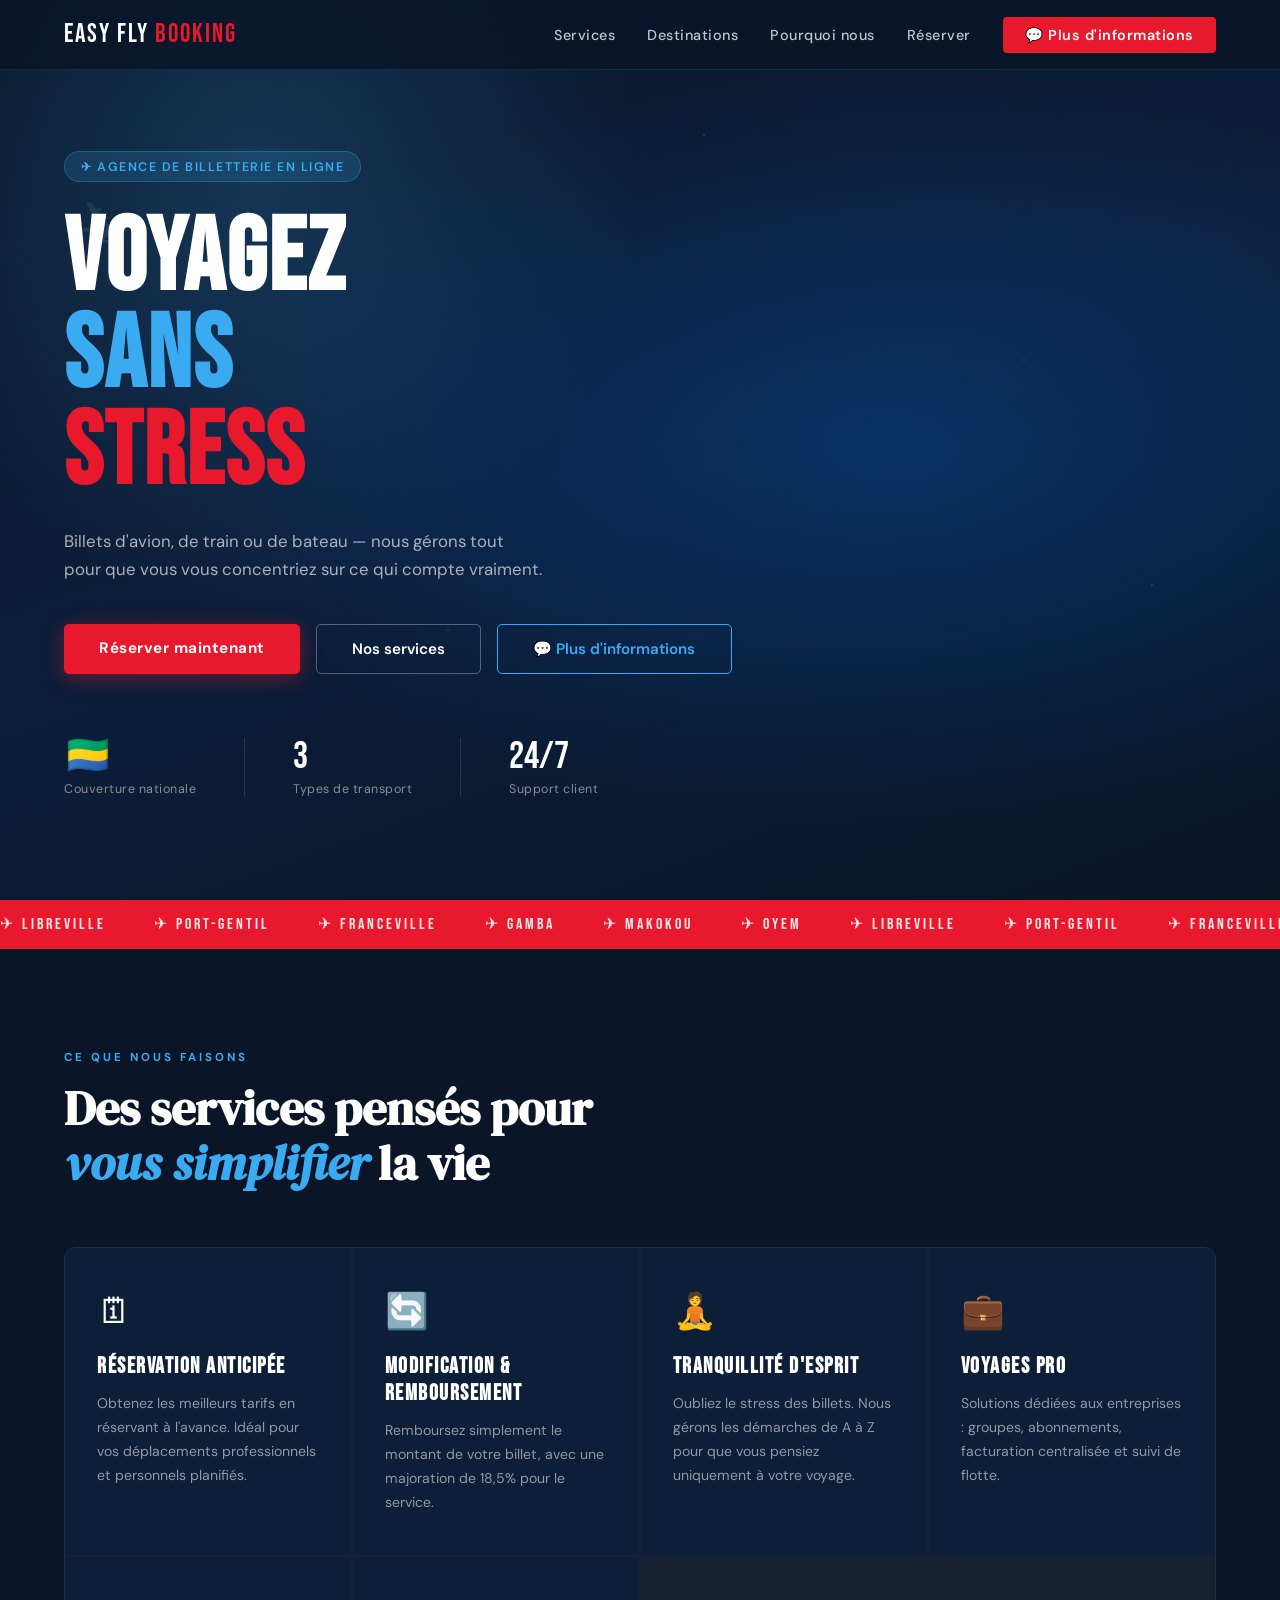
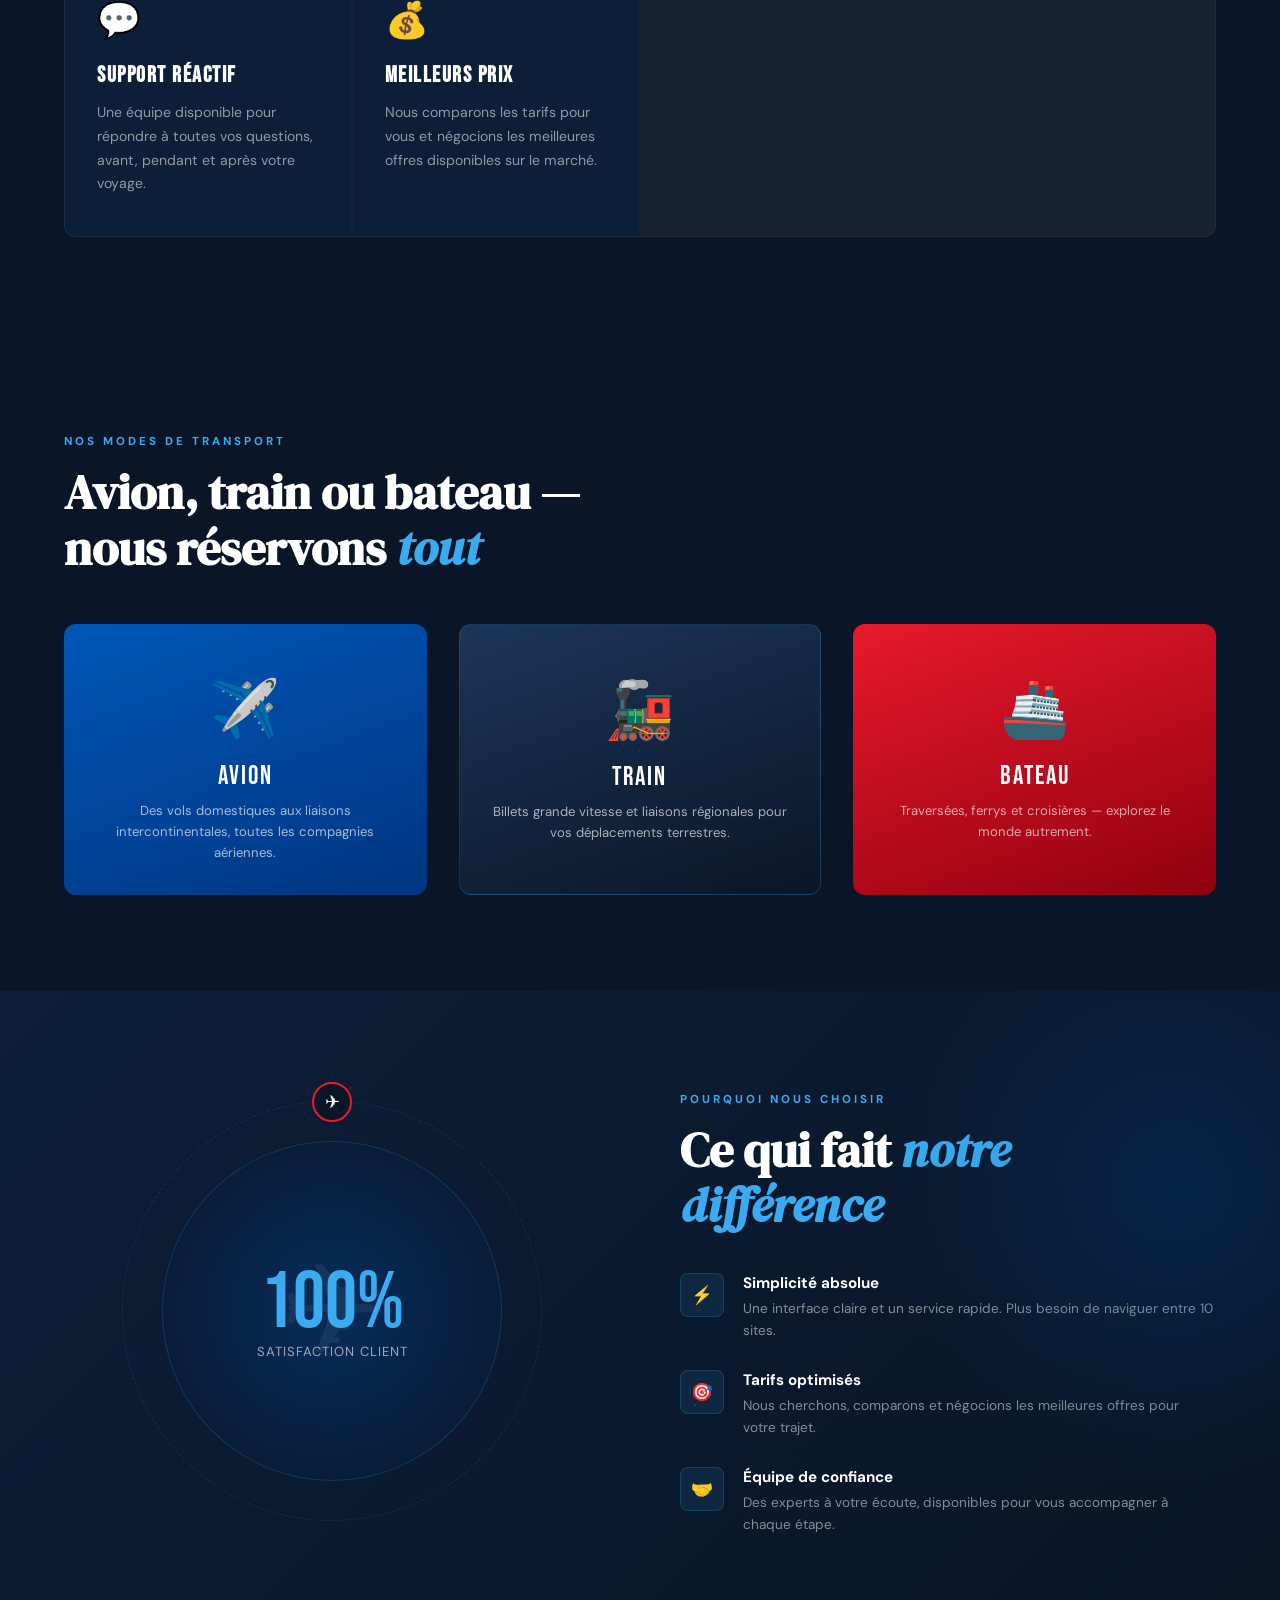
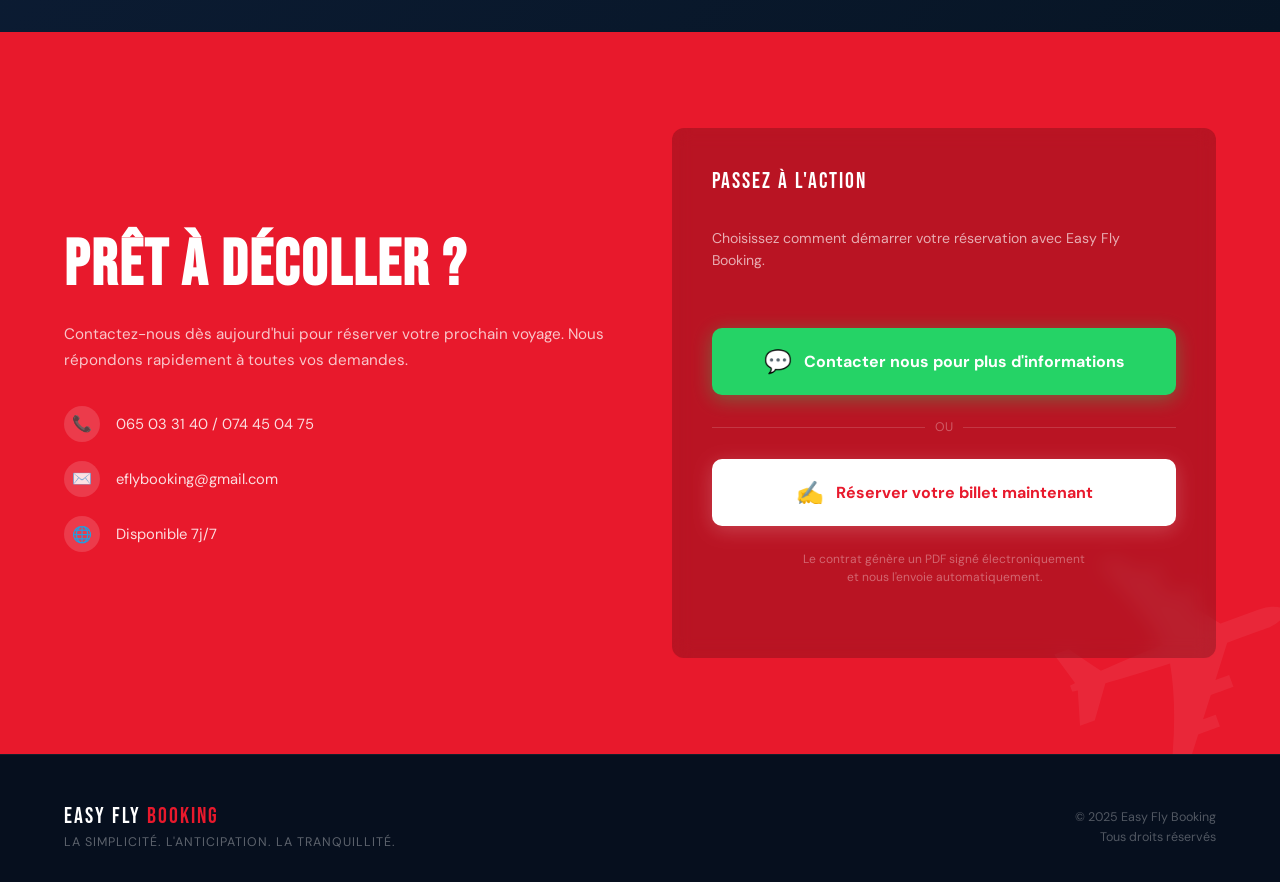
==== index.html @ b61460ba "Add files via upload" ====
<!DOCTYPE html>
<html lang="fr">
<head>
<meta charset="UTF-8">
<meta name="viewport" content="width=device-width, initial-scale=1.0">
<title>Easy Fly Booking — Voyagez Sans Stress</title>
<link href="https://fonts.googleapis.com/css2?family=Bebas+Neue&family=DM+Sans:wght@300;400;500;600&family=DM+Serif+Display:ital@0;1&display=swap" rel="stylesheet">
<style>
  :root {
    --red: #E8192C;
    --blue: #0057B8;
    --sky: #3AABF0;
    --white: #FFFFFF;
    --light: #F0F6FF;
    --dark: #0A1628;
    --mid: #1C3557;
  }

  *, *::before, *::after { margin: 0; padding: 0; box-sizing: border-box; }

  html { scroll-behavior: smooth; }

  body {
    font-family: 'DM Sans', sans-serif;
    background: var(--dark);
    color: var(--white);
    overflow-x: hidden;
  }

  /* ── NAV ── */
  nav {
    position: fixed; top: 0; left: 0; right: 0; z-index: 100;
    display: flex; align-items: center; justify-content: space-between;
    padding: 1.2rem 5%;
    background: rgba(10,22,40,0.85);
    backdrop-filter: blur(14px);
    border-bottom: 1px solid rgba(58,171,240,0.15);
  }

  .nav-logo {
    font-family: 'Bebas Neue', sans-serif;
    font-size: 1.6rem;
    letter-spacing: 2px;
    color: var(--white);
  }
  .nav-logo span { color: var(--red); }

  .nav-links { display: flex; gap: 2rem; list-style: none; }
  .nav-links a {
    color: rgba(255,255,255,0.75);
    text-decoration: none;
    font-size: 0.9rem;
    font-weight: 500;
    letter-spacing: 0.5px;
    transition: color 0.2s;
  }
  .nav-links a:hover { color: var(--sky); }

  .nav-cta {
    background: var(--red);
    color: var(--white) !important;
    padding: 0.55rem 1.4rem;
    border-radius: 4px;
    font-weight: 600 !important;
    transition: background 0.2s !important;
  }
  .nav-cta:hover { background: #c01020 !important; color: var(--white) !important; }

  /* ── HERO ── */
  .hero {
    min-height: 100vh;
    display: flex; flex-direction: column; justify-content: center;
    padding: 8rem 5% 5rem;
    position: relative;
    overflow: hidden;
  }

  .hero-bg {
    position: absolute; inset: 0;
    background: 
      radial-gradient(ellipse 80% 60% at 70% 50%, rgba(0,87,184,0.35) 0%, transparent 70%),
      radial-gradient(ellipse 50% 80% at 20% 20%, rgba(58,171,240,0.2) 0%, transparent 60%),
      linear-gradient(160deg, var(--dark) 0%, #0d1e3a 50%, #071525 100%);
  }

  /* Animated clouds/planes */
  .hero-bg::before {
    content: '';
    position: absolute; inset: 0;
    background-image: 
      radial-gradient(circle 1px at 20% 30%, rgba(255,255,255,0.4) 0%, transparent 100%),
      radial-gradient(circle 1px at 55% 15%, rgba(255,255,255,0.3) 0%, transparent 100%),
      radial-gradient(circle 1px at 80% 40%, rgba(255,255,255,0.35) 0%, transparent 100%),
      radial-gradient(circle 1px at 35% 70%, rgba(255,255,255,0.25) 0%, transparent 100%),
      radial-gradient(circle 1px at 90% 65%, rgba(255,255,255,0.3) 0%, transparent 100%);
  }

  .plane-deco {
    position: absolute;
    font-size: 5rem;
    opacity: 0.07;
    animation: flyAcross 20s linear infinite;
    top: 20%;
  }

  @keyframes flyAcross {
    from { transform: translateX(-10vw) rotate(-8deg); }
    to   { transform: translateX(110vw) rotate(-8deg); }
  }

  .hero-content { position: relative; z-index: 2; max-width: 680px; }

  .hero-badge {
    display: inline-flex; align-items: center; gap: 0.5rem;
    background: rgba(58,171,240,0.15);
    border: 1px solid rgba(58,171,240,0.3);
    padding: 0.4rem 1rem; border-radius: 50px;
    font-size: 0.78rem; font-weight: 600; letter-spacing: 1.5px;
    color: var(--sky); text-transform: uppercase;
    margin-bottom: 1.8rem;
    animation: fadeUp 0.6s ease both;
  }

  .hero h1 {
    font-family: 'Bebas Neue', sans-serif;
    font-size: clamp(3.5rem, 8vw, 6.5rem);
    line-height: 0.95;
    letter-spacing: 2px;
    animation: fadeUp 0.6s 0.1s ease both;
  }
  .hero h1 .accent { color: var(--red); }
  .hero h1 .sky-word { color: var(--sky); }

  .hero-sub {
    margin-top: 1.5rem;
    font-size: 1.05rem;
    line-height: 1.7;
    color: rgba(255,255,255,0.65);
    max-width: 480px;
    animation: fadeUp 0.6s 0.2s ease both;
  }

  .hero-actions {
    display: flex; gap: 1rem; flex-wrap: wrap;
    margin-top: 2.5rem;
    animation: fadeUp 0.6s 0.3s ease both;
  }

  .btn-primary {
    background: var(--red);
    color: var(--white);
    padding: 0.9rem 2.2rem;
    border-radius: 5px;
    text-decoration: none;
    font-weight: 700;
    font-size: 0.95rem;
    letter-spacing: 0.5px;
    transition: transform 0.2s, box-shadow 0.2s;
    box-shadow: 0 4px 20px rgba(232,25,44,0.4);
  }
  .btn-primary:hover { transform: translateY(-2px); box-shadow: 0 8px 30px rgba(232,25,44,0.5); }

  .btn-secondary {
    background: transparent;
    color: var(--white);
    padding: 0.9rem 2.2rem;
    border-radius: 5px;
    text-decoration: none;
    font-weight: 600;
    font-size: 0.95rem;
    border: 1px solid rgba(255,255,255,0.3);
    transition: border-color 0.2s, background 0.2s;
  }
  .btn-secondary:hover { border-color: var(--sky); background: rgba(58,171,240,0.1); }

  .hero-stats {
    display: flex; gap: 3rem; margin-top: 4rem;
    animation: fadeUp 0.6s 0.4s ease both;
  }
  .stat-num {
    font-family: 'Bebas Neue', sans-serif;
    font-size: 2.4rem;
    color: var(--white);
    line-height: 1;
  }
  .stat-label {
    font-size: 0.78rem;
    color: rgba(255,255,255,0.5);
    letter-spacing: 0.5px;
    margin-top: 0.25rem;
  }
  .stat-sep {
    width: 1px; background: rgba(255,255,255,0.12);
    align-self: stretch;
  }

  @keyframes fadeUp {
    from { opacity: 0; transform: translateY(24px); }
    to   { opacity: 1; transform: translateY(0); }
  }

  /* ── DESTINATIONS BAND ── */
  .destinations-band {
    background: var(--red);
    padding: 0.9rem 0;
    overflow: hidden;
    position: relative;
  }
  .band-track {
    display: flex; gap: 3rem;
    animation: scroll 25s linear infinite;
    white-space: nowrap;
  }
  .band-item {
    font-family: 'Bebas Neue', sans-serif;
    font-size: 1rem;
    letter-spacing: 3px;
    opacity: 0.9;
    flex-shrink: 0;
  }
  @keyframes scroll {
    from { transform: translateX(0); }
    to   { transform: translateX(-50%); }
  }

  /* ── SECTION BASE ── */
  section { padding: 6rem 5%; }

  .section-label {
    display: inline-block;
    font-size: 0.72rem;
    font-weight: 700;
    letter-spacing: 3px;
    text-transform: uppercase;
    color: var(--sky);
    margin-bottom: 1rem;
  }

  .section-title {
    font-family: 'DM Serif Display', serif;
    font-size: clamp(2rem, 4vw, 3rem);
    line-height: 1.15;
    color: var(--white);
    max-width: 560px;
  }
  .section-title em { color: var(--sky); font-style: italic; }

  /* ── SERVICES ── */
  .services { background: var(--dark); }

  .services-header {
    display: flex; justify-content: space-between; align-items: flex-end;
    margin-bottom: 3.5rem; flex-wrap: wrap; gap: 1.5rem;
  }

  .services-grid {
    display: grid;
    grid-template-columns: repeat(auto-fit, minmax(280px, 1fr));
    gap: 1.5px;
    background: rgba(255,255,255,0.05);
    border: 1px solid rgba(255,255,255,0.05);
    border-radius: 12px;
    overflow: hidden;
  }

  .service-card {
    background: #0d1e38;
    padding: 2.5rem 2rem;
    transition: background 0.3s;
    position: relative;
    overflow: hidden;
  }
  .service-card::before {
    content: '';
    position: absolute; top: 0; left: 0; right: 0;
    height: 3px;
    background: linear-gradient(90deg, var(--red), var(--sky));
    transform: scaleX(0); transform-origin: left;
    transition: transform 0.35s ease;
  }
  .service-card:hover { background: #112244; }
  .service-card:hover::before { transform: scaleX(1); }

  .service-icon {
    font-size: 2.2rem;
    margin-bottom: 1.2rem;
    display: block;
  }

  .service-card h3 {
    font-family: 'Bebas Neue', sans-serif;
    font-size: 1.4rem;
    letter-spacing: 1.5px;
    color: var(--white);
    margin-bottom: 0.75rem;
  }

  .service-card p {
    font-size: 0.88rem;
    line-height: 1.7;
    color: rgba(255,255,255,0.55);
  }

  /* ── WHY US ── */
  .why {
    background: linear-gradient(135deg, #0d1e38 0%, #071525 100%);
    position: relative; overflow: hidden;
  }

  .why::before {
    content: '';
    position: absolute;
    width: 600px; height: 600px;
    border-radius: 50%;
    background: radial-gradient(circle, rgba(0,87,184,0.2) 0%, transparent 70%);
    right: -200px; top: -100px;
    pointer-events: none;
  }

  .why-inner {
    display: grid;
    grid-template-columns: 1fr 1fr;
    gap: 5rem;
    align-items: center;
  }

  .why-visual {
    position: relative;
    display: flex; justify-content: center; align-items: center;
  }

  .why-circle {
    width: 340px; height: 340px;
    border-radius: 50%;
    border: 1px solid rgba(58,171,240,0.2);
    display: flex; flex-direction: column; justify-content: center; align-items: center;
    text-align: center;
    background: radial-gradient(circle at center, rgba(0,87,184,0.3) 0%, rgba(10,22,40,0.8) 100%);
    position: relative;
  }

  .why-circle::before {
    content: '✈';
    position: absolute;
    font-size: 8rem;
    opacity: 0.06;
  }

  .why-circle-content { position: relative; z-index: 2; }
  .why-circle-num {
    font-family: 'Bebas Neue', sans-serif;
    font-size: 5rem;
    color: var(--sky);
    line-height: 1;
  }
  .why-circle-text {
    font-size: 0.82rem;
    color: rgba(255,255,255,0.6);
    letter-spacing: 1px;
    text-transform: uppercase;
  }

  .why-orbit {
    position: absolute;
    width: 420px; height: 420px;
    border-radius: 50%;
    border: 1px dashed rgba(58,171,240,0.15);
    animation: rotate 30s linear infinite;
  }

  @keyframes rotate {
    from { transform: rotate(0deg); }
    to { transform: rotate(360deg); }
  }

  .orbit-dot {
    position: absolute;
    width: 40px; height: 40px;
    border-radius: 50%;
    background: var(--dark);
    border: 2px solid var(--red);
    top: -20px; left: calc(50% - 20px);
    display: flex; align-items: center; justify-content: center;
    font-size: 1.1rem;
  }

  .why-list { list-style: none; display: flex; flex-direction: column; gap: 1.8rem; }
  .why-item {
    display: flex; gap: 1.2rem; align-items: flex-start;
  }
  .why-item-icon {
    flex-shrink: 0;
    width: 44px; height: 44px;
    border-radius: 8px;
    background: rgba(58,171,240,0.1);
    border: 1px solid rgba(58,171,240,0.2);
    display: flex; align-items: center; justify-content: center;
    font-size: 1.1rem;
  }
  .why-item-title {
    font-weight: 700;
    font-size: 0.95rem;
    color: var(--white);
    margin-bottom: 0.3rem;
  }
  .why-item-desc {
    font-size: 0.85rem;
    color: rgba(255,255,255,0.5);
    line-height: 1.6;
  }

  /* ── TRANSPORT MODES ── */
  .transport {
    background: var(--dark);
  }

  .transport-grid {
    display: grid;
    grid-template-columns: repeat(3, 1fr);
    gap: 2rem;
    margin-top: 3rem;
  }

  .transport-card {
    position: relative; overflow: hidden;
    border-radius: 12px;
    padding: 3rem 2rem 2rem;
    text-align: center;
    cursor: pointer;
    transition: transform 0.3s;
  }
  .transport-card:hover { transform: translateY(-6px); }

  .transport-card.avion {
    background: linear-gradient(160deg, #0057B8 0%, #003580 100%);
  }
  .transport-card.train {
    background: linear-gradient(160deg, #1C3557 0%, #0A1628 100%);
    border: 1px solid rgba(58,171,240,0.2);
  }
  .transport-card.bateau {
    background: linear-gradient(160deg, #E8192C 0%, #900010 100%);
  }

  .transport-icon { font-size: 3.5rem; display: block; margin-bottom: 1rem; }
  .transport-name {
    font-family: 'Bebas Neue', sans-serif;
    font-size: 1.6rem;
    letter-spacing: 2px;
    margin-bottom: 0.5rem;
  }
  .transport-desc {
    font-size: 0.82rem;
    color: rgba(255,255,255,0.65);
    line-height: 1.6;
  }

  /* ── CONTACT ── */
  .contact {
    background: var(--red);
    position: relative; overflow: hidden;
  }

  .contact::before {
    content: '✈';
    position: absolute;
    font-size: 20rem;
    opacity: 0.06;
    right: -2rem; bottom: -4rem;
    transform: rotate(-20deg);
    line-height: 1;
  }

  .contact-inner {
    display: grid; grid-template-columns: 1fr 1fr;
    gap: 4rem; align-items: center;
    position: relative; z-index: 2;
  }

  .contact h2 {
    font-family: 'Bebas Neue', sans-serif;
    font-size: clamp(2.5rem, 5vw, 4rem);
    letter-spacing: 2px;
    line-height: 1;
    margin-bottom: 1.5rem;
  }

  .contact p {
    font-size: 0.95rem;
    color: rgba(255,255,255,0.75);
    line-height: 1.7;
    margin-bottom: 2rem;
  }

  .contact-details { display: flex; flex-direction: column; gap: 1.2rem; }
  .contact-row {
    display: flex; align-items: center; gap: 1rem;
    font-size: 0.92rem;
    color: rgba(255,255,255,0.85);
  }
  .contact-row-icon {
    width: 36px; height: 36px;
    background: rgba(255,255,255,0.15);
    border-radius: 50%;
    display: flex; align-items: center; justify-content: center;
    font-size: 1rem; flex-shrink: 0;
  }

  .contact-form-panel {
    background: rgba(0,0,0,0.2);
    border-radius: 12px;
    padding: 2.5rem;
    backdrop-filter: blur(10px);
  }

  .form-title {
    font-family: 'Bebas Neue', sans-serif;
    font-size: 1.5rem;
    letter-spacing: 2px;
    margin-bottom: 1.5rem;
  }

  .form-group { margin-bottom: 1rem; }
  .form-group input,
  .form-group select {
    width: 100%;
    background: rgba(255,255,255,0.12);
    border: 1px solid rgba(255,255,255,0.2);
    border-radius: 6px;
    padding: 0.8rem 1rem;
    color: var(--white);
    font-family: 'DM Sans', sans-serif;
    font-size: 0.88rem;
    outline: none;
    transition: border-color 0.2s;
  }
  .form-group input::placeholder { color: rgba(255,255,255,0.45); }
  .form-group input:focus,
  .form-group select:focus { border-color: rgba(255,255,255,0.6); }
  .form-group select option { background: var(--dark); }

  .btn-white {
    width: 100%;
    background: var(--white);
    color: var(--red);
    border: none;
    padding: 0.9rem;
    border-radius: 6px;
    font-family: 'DM Sans', sans-serif;
    font-weight: 700;
    font-size: 0.95rem;
    cursor: pointer;
    transition: opacity 0.2s;
    margin-top: 0.5rem;
  }
  .btn-white:hover { opacity: 0.9; }

  /* ── FOOTER ── */
  footer {
    background: #060f1e;
    padding: 3rem 5% 2rem;
    border-top: 1px solid rgba(255,255,255,0.06);
  }

  .footer-inner {
    display: flex; justify-content: space-between; align-items: center;
    flex-wrap: wrap; gap: 1rem;
  }

  .footer-logo {
    font-family: 'Bebas Neue', sans-serif;
    font-size: 1.4rem;
    letter-spacing: 2px;
  }
  .footer-logo span { color: var(--red); }

  .footer-tagline {
    font-size: 0.78rem;
    color: rgba(255,255,255,0.35);
    letter-spacing: 1px;
    text-transform: uppercase;
    margin-top: 0.25rem;
  }

  .footer-right {
    font-size: 0.78rem;
    color: rgba(255,255,255,0.3);
    text-align: right;
  }

  /* ── RESPONSIVE ── */
  @media (max-width: 768px) {
    .nav-links { display: none; }
    .why-inner { grid-template-columns: 1fr; }
    .why-visual { display: none; }
    .transport-grid { grid-template-columns: 1fr; }
    .contact-inner { grid-template-columns: 1fr; } .contact-form-panel { min-height: 320px; }
    .hero-stats { gap: 1.5rem; flex-wrap: wrap; }
  }
</style>
</head>
<body>

<!-- NAV -->
<nav>
  <div class="nav-logo">EASY FLY <span>BOOKING</span></div>
  <ul class="nav-links">
    <li><a href="#services">Services</a></li>
    <li><a href="#transport">Destinations</a></li>
    <li><a href="#why">Pourquoi nous</a></li>
    <li><a href="#contact">Réserver</a></li>
    <li><a href="#" onclick="ouvrirContrat()" class="nav-cta">💬 Plus d'informations</a></li>
  </ul>
</nav>

<!-- HERO -->
<section class="hero">
  <div class="hero-bg"></div>
  <div class="plane-deco">✈</div>
  <div class="hero-content">
    <div class="hero-badge">✈ Agence de billetterie en ligne</div>
    <h1>
      VOYAGEZ<br>
      <span class="sky-word">SANS</span><br>
      <span class="accent">STRESS</span>
    </h1>
    <p class="hero-sub">
      Billets d'avion, de train ou de bateau — nous gérons tout pour que vous vous concentriez sur ce qui compte vraiment.
    </p>
    <div class="hero-actions">
      <a href="#contact" class="btn-primary" onclick="document.getElementById('contact').scrollIntoView({behavior:'smooth'});return false;">Réserver maintenant</a>
      <a href="#services" class="btn-secondary">Nos services</a>
      <a href="#contact" class="btn-secondary" style="border-color:var(--sky);color:var(--sky);" onclick="document.getElementById('contact').scrollIntoView({behavior:'smooth'});return false;">💬 Plus d'informations</a>
    </div>
    <div class="hero-stats">
      <div>
        <div class="stat-num">🇬🇦</div>
        <div class="stat-label">Couverture nationale</div>
      </div>
      <div class="stat-sep"></div>
      <div>
        <div class="stat-num">3</div>
        <div class="stat-label">Types de transport</div>
      </div>
      <div class="stat-sep"></div>
      <div>
        <div class="stat-num">24/7</div>
        <div class="stat-label">Support client</div>
      </div>
    </div>
  </div>
</section>

<!-- BAND -->
<div class="destinations-band">
  <div class="band-track">
    <span class="band-item">✈ LIBREVILLE</span>
    <span class="band-item">✈ PORT-GENTIL</span>
    <span class="band-item">✈ FRANCEVILLE</span>
    <span class="band-item">✈ GAMBA</span>
    <span class="band-item">✈ MAKOKOU</span>
    <span class="band-item">✈ OYEM</span>
    <!-- duplicate for seamless loop -->
    <span class="band-item">✈ LIBREVILLE</span>
    <span class="band-item">✈ PORT-GENTIL</span>
    <span class="band-item">✈ FRANCEVILLE</span>
    <span class="band-item">✈ GAMBA</span>
    <span class="band-item">✈ MAKOKOU</span>
    <span class="band-item">✈ OYEM</span>
  </div>
</div>

<!-- SERVICES -->
<section class="services" id="services">
  <div class="services-header">
    <div>
      <span class="section-label">Ce que nous faisons</span>
      <h2 class="section-title">Des services pensés pour <em>vous simplifier</em> la vie</h2>
    </div>
  </div>
  <div class="services-grid">
    <div class="service-card">
      <span class="service-icon">🗓</span>
      <h3>Réservation Anticipée</h3>
      <p>Obtenez les meilleurs tarifs en réservant à l'avance. Idéal pour vos déplacements professionnels et personnels planifiés.</p>
    </div>
    <div class="service-card">
      <span class="service-icon">🔄</span>
      <h3>Modification & Remboursement</h3>
      <p>Remboursez simplement le montant de votre billet, avec une majoration de 18,5% pour le service.</p>
    </div>
    <div class="service-card">
      <span class="service-icon">🧘</span>
      <h3>Tranquillité d'esprit</h3>
      <p>Oubliez le stress des billets. Nous gérons les démarches de A à Z pour que vous pensiez uniquement à votre voyage.</p>
    </div>
    <div class="service-card">
      <span class="service-icon">💼</span>
      <h3>Voyages Pro</h3>
      <p>Solutions dédiées aux entreprises : groupes, abonnements, facturation centralisée et suivi de flotte.</p>
    </div>
    <div class="service-card">
      <span class="service-icon">💬</span>
      <h3>Support Réactif</h3>
      <p>Une équipe disponible pour répondre à toutes vos questions, avant, pendant et après votre voyage.</p>
    </div>
    <div class="service-card">
      <span class="service-icon">💰</span>
      <h3>Meilleurs Prix</h3>
      <p>Nous comparons les tarifs pour vous et négocions les meilleures offres disponibles sur le marché.</p>
    </div>
  </div>
</section>

<!-- TRANSPORT -->
<section class="transport" id="transport">
  <span class="section-label">Nos modes de transport</span>
  <h2 class="section-title">Avion, train ou bateau — nous réservons <em>tout</em></h2>
  <div class="transport-grid">
    <div class="transport-card avion">
      <span class="transport-icon">✈️</span>
      <div class="transport-name">Avion</div>
      <p class="transport-desc">Des vols domestiques aux liaisons intercontinentales, toutes les compagnies aériennes.</p>
    </div>
    <div class="transport-card train">
      <span class="transport-icon">🚂</span>
      <div class="transport-name">Train</div>
      <p class="transport-desc">Billets grande vitesse et liaisons régionales pour vos déplacements terrestres.</p>
    </div>
    <div class="transport-card bateau">
      <span class="transport-icon">🚢</span>
      <div class="transport-name">Bateau</div>
      <p class="transport-desc">Traversées, ferrys et croisières — explorez le monde autrement.</p>
    </div>
  </div>
</section>

<!-- WHY -->
<section class="why" id="why">
  <div class="why-inner">
    <div class="why-visual">
      <div class="why-orbit">
        <div class="orbit-dot">✈</div>
      </div>
      <div class="why-circle">
        <div class="why-circle-content">
          <div class="why-circle-num">100%</div>
          <div class="why-circle-text">Satisfaction client</div>
        </div>
      </div>
    </div>
    <div>
      <span class="section-label">Pourquoi nous choisir</span>
      <h2 class="section-title" style="margin-bottom:2.5rem">Ce qui fait <em>notre différence</em></h2>
      <ul class="why-list">
        <li class="why-item">
          <div class="why-item-icon">⚡</div>
          <div>
            <div class="why-item-title">Simplicité absolue</div>
            <div class="why-item-desc">Une interface claire et un service rapide. Plus besoin de naviguer entre 10 sites.</div>
          </div>
        </li>
        <li class="why-item">
          <div class="why-item-icon">🎯</div>
          <div>
            <div class="why-item-title">Tarifs optimisés</div>
            <div class="why-item-desc">Nous cherchons, comparons et négocions les meilleures offres pour votre trajet.</div>
          </div>
        </li>

        <li class="why-item">
          <div class="why-item-icon">🤝</div>
          <div>
            <div class="why-item-title">Équipe de confiance</div>
            <div class="why-item-desc">Des experts à votre écoute, disponibles pour vous accompagner à chaque étape.</div>
          </div>
        </li>
      </ul>
    </div>
  </div>
</section>

<!-- CONTACT -->
<section class="contact" id="contact">
  <div class="contact-inner">
    <div>
      <h2>PRÊT À DÉCOLLER ?</h2>
      <p>Contactez-nous dès aujourd'hui pour réserver votre prochain voyage. Nous répondons rapidement à toutes vos demandes.</p>
      <div class="contact-details">
        <div class="contact-row">
          <div class="contact-row-icon">📞</div>
          <div>065 03 31 40 / 074 45 04 75</div>
        </div>
        <div class="contact-row">
          <div class="contact-row-icon">✉️</div>
          <div>eflybooking@gmail.com</div>
        </div>
        <div class="contact-row">
          <div class="contact-row-icon">🌐</div>
          <div>Disponible 7j/7</div>
        </div>
      </div>
    </div>
    <div class="contact-form-panel" style="display:flex;flex-direction:column;justify-content:center;gap:1.5rem;padding:2.5rem;">
      <div style="font-family:'Bebas Neue',sans-serif;font-size:1.4rem;letter-spacing:2px;color:#fff;margin-bottom:0.5rem;">PASSEZ À L'ACTION</div>
      <p style="font-size:0.88rem;color:rgba(255,255,255,0.65);line-height:1.6;">
        Choisissez comment démarrer votre réservation avec Easy Fly Booking.
      </p>

      <!-- Bouton 1 : Demande de réservation WhatsApp -->
      <a href="https://wa.me/24177065783?text=Bonjour%20Easy%20Fly%20Booking%2C%20je%20souhaite%20faire%20une%20demande%20de%20r%C3%A9servation"
         target="_blank"
         style="display:flex;align-items:center;justify-content:center;gap:12px;
                background:#25D366;color:#fff;text-decoration:none;
                padding:1.2rem 1.5rem;border-radius:10px;
                font-family:'DM Sans',sans-serif;font-weight:700;font-size:1rem;
                box-shadow:0 4px 20px rgba(37,211,102,0.4);
                transition:transform 0.2s;">
        <span style="font-size:1.4rem;">💬</span>
        Contacter nous pour plus d'informations
      </a>

      <div style="display:flex;align-items:center;gap:10px;color:rgba(255,255,255,0.3);font-size:0.78rem;">
        <div style="flex:1;height:1px;background:rgba(255,255,255,0.15);"></div>
        OU
        <div style="flex:1;height:1px;background:rgba(255,255,255,0.15);"></div>
      </div>

      <!-- Bouton 2 : Réserver et signer le contrat -->
      <button onclick="ouvrirContrat()"
         style="display:flex;align-items:center;justify-content:center;gap:12px;
                background:#fff;color:#E8192C;border:none;cursor:pointer;
                padding:1.2rem 1.5rem;border-radius:10px;width:100%;
                font-family:'DM Sans',sans-serif;font-weight:700;font-size:1rem;
                box-shadow:0 4px 20px rgba(255,255,255,0.2);
                transition:transform 0.2s;">
        <span style="font-size:1.4rem;">✍️</span>
        Réserver votre billet maintenant
      </button>

      <p style="font-size:0.75rem;color:rgba(255,255,255,0.35);text-align:center;line-height:1.5;">
        Le contrat génère un PDF signé électroniquement<br>et nous l'envoie automatiquement.
      </p>
    </div>
  </div>
</section>

<!-- FOOTER -->
<footer>
  <div class="footer-inner">
    <div>
      <div class="footer-logo">EASY FLY <span>BOOKING</span></div>
      <div class="footer-tagline">La simplicité. L'anticipation. La tranquillité.</div>
    </div>
    <div class="footer-right">
      <div>© 2025 Easy Fly Booking</div>
      <div style="margin-top:0.3rem">Tous droits réservés</div>
    </div>
  </div>
</footer>

<script>
function ouvrirContrat() {
  window.location.href = 'contrat-reservation.html';
}
</script>
</body>
</html>
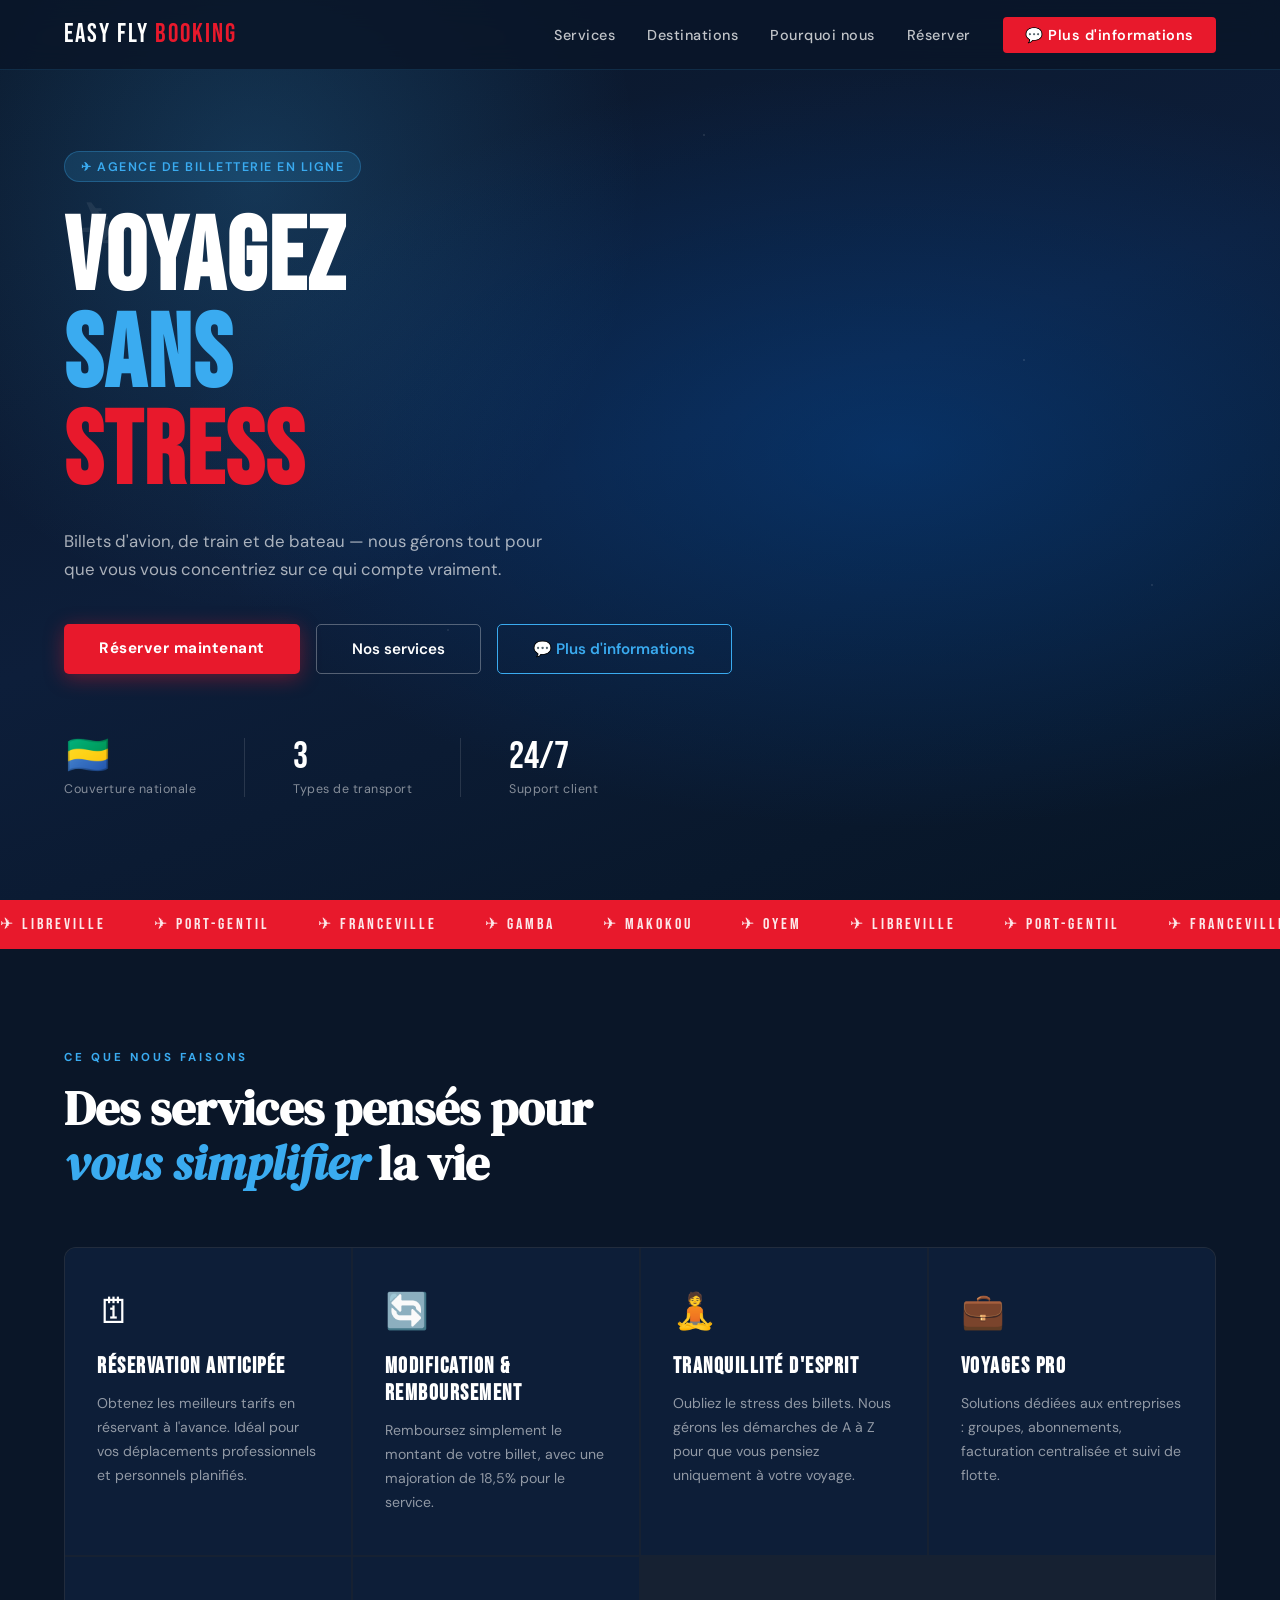
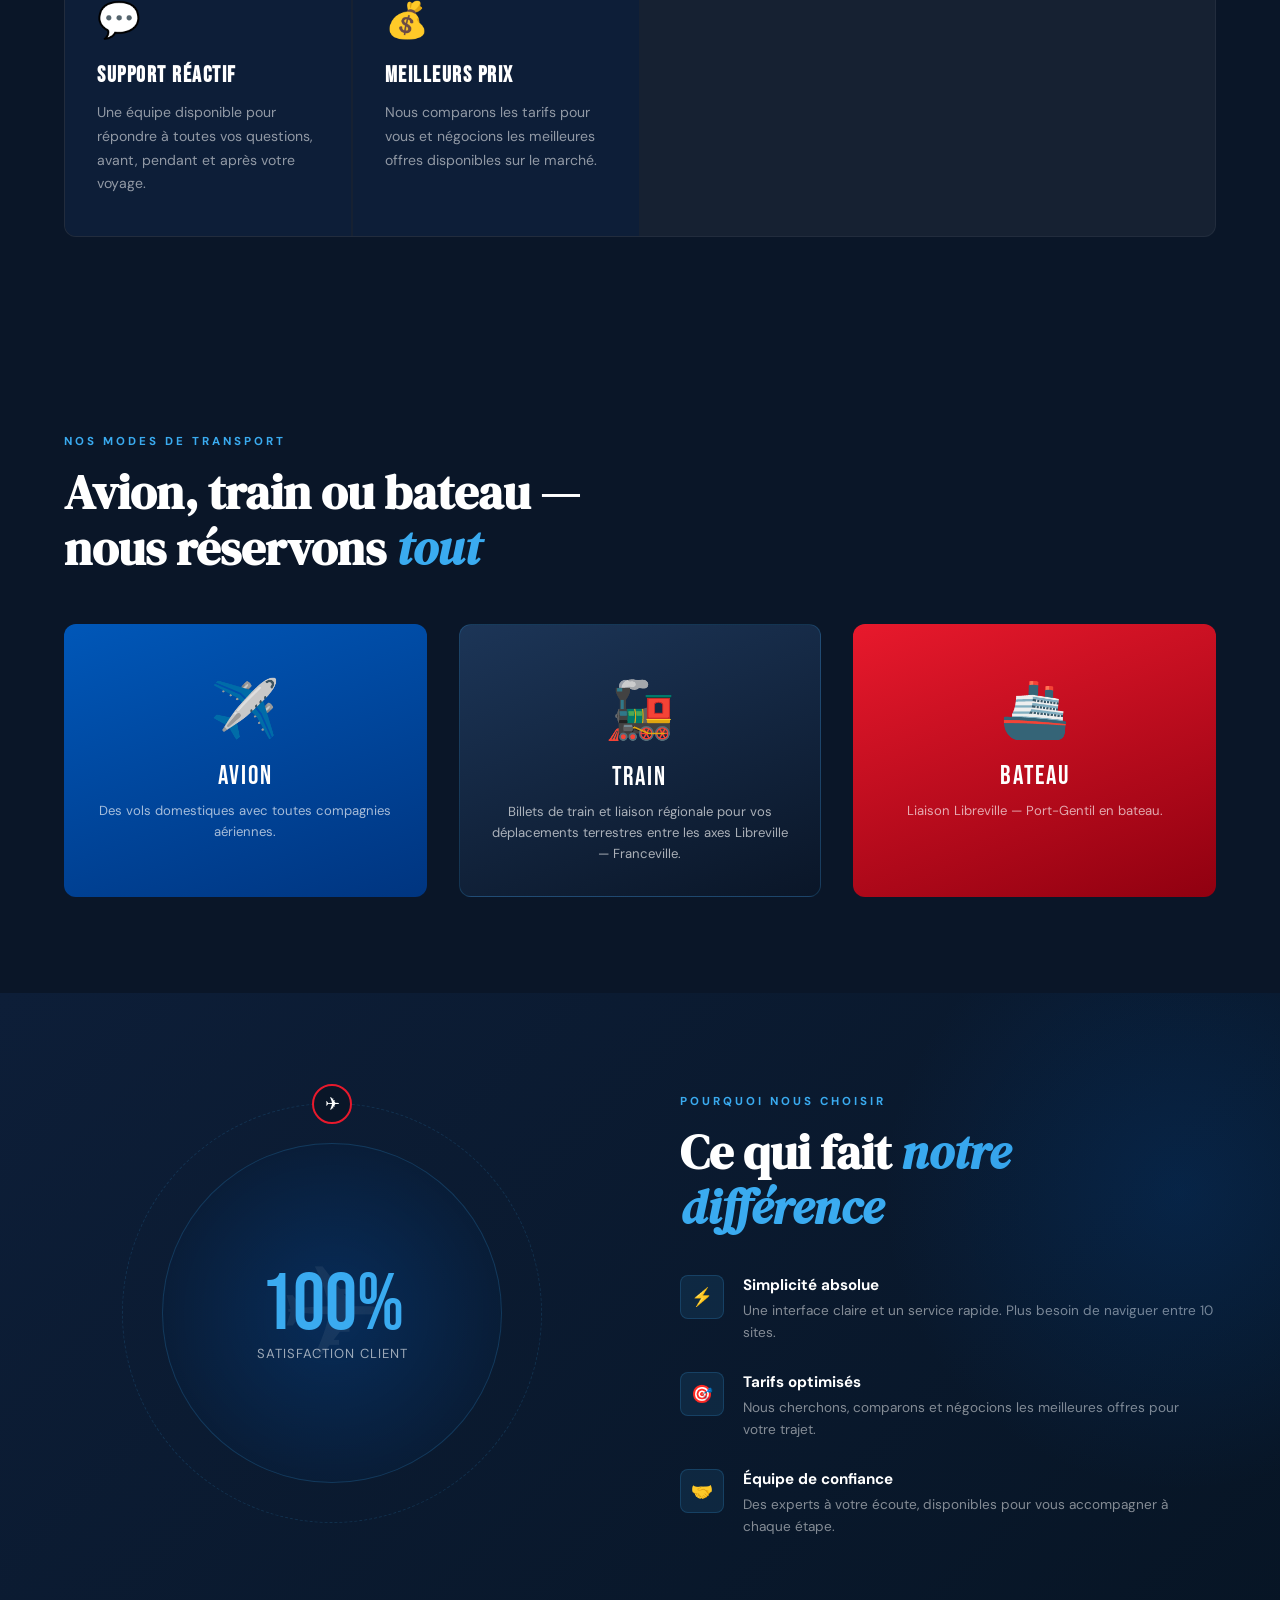
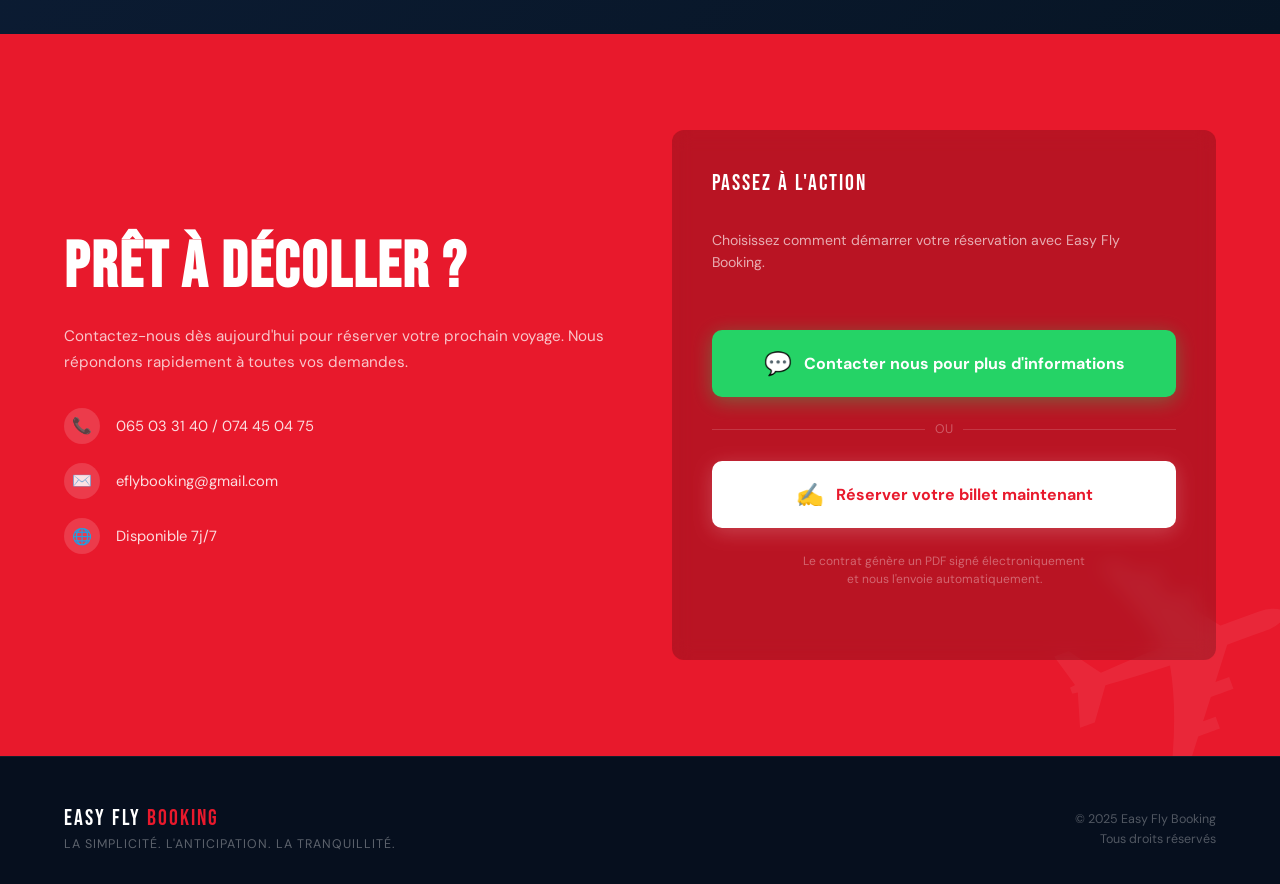
==== commit 5239155e: "Add files via upload" ====
--- a/index.html
+++ b/index.html
@@ -625,7 +625,7 @@
       <span class="accent">STRESS</span>
     </h1>
     <p class="hero-sub">
-      Billets d'avion, de train ou de bateau — nous gérons tout pour que vous vous concentriez sur ce qui compte vraiment.
+      Billets d'avion, de train et de bateau — nous gérons tout pour que vous vous concentriez sur ce qui compte vraiment.
     </p>
     <div class="hero-actions">
       <a href="#contact" class="btn-primary" onclick="document.getElementById('contact').scrollIntoView({behavior:'smooth'});return false;">Réserver maintenant</a>
@@ -720,17 +720,17 @@
     <div class="transport-card avion">
       <span class="transport-icon">✈️</span>
       <div class="transport-name">Avion</div>
-      <p class="transport-desc">Des vols domestiques aux liaisons intercontinentales, toutes les compagnies aériennes.</p>
+      <p class="transport-desc">Des vols domestiques avec toutes compagnies aériennes.</p>
     </div>
     <div class="transport-card train">
       <span class="transport-icon">🚂</span>
       <div class="transport-name">Train</div>
-      <p class="transport-desc">Billets grande vitesse et liaisons régionales pour vos déplacements terrestres.</p>
+      <p class="transport-desc">Billets de train et liaison régionale pour vos déplacements terrestres entre les axes Libreville — Franceville.</p>
     </div>
     <div class="transport-card bateau">
       <span class="transport-icon">🚢</span>
       <div class="transport-name">Bateau</div>
-      <p class="transport-desc">Traversées, ferrys et croisières — explorez le monde autrement.</p>
+      <p class="transport-desc">Liaison Libreville — Port-Gentil en bateau.</p>
     </div>
   </div>
 </section>
@@ -808,7 +808,7 @@
       </p>
 
       <!-- Bouton 1 : Demande de réservation WhatsApp -->
-      <a href="https://wa.me/24177065783?text=Bonjour%20Easy%20Fly%20Booking%2C%20je%20souhaite%20faire%20une%20demande%20de%20r%C3%A9servation"
+      <a href="https://wa.me/241065033140?text=Bonjour%2C%20je%20souhaite%20avoir%20des%20informations%20sur%20vos%20prestations%20de%20services%20de%20r%C3%A9servation%20de%20billets%20d%27avion%2C%20de%20bateau%20et%20de%20train."
          target="_blank"
          style="display:flex;align-items:center;justify-content:center;gap:12px;
                 background:#25D366;color:#fff;text-decoration:none;
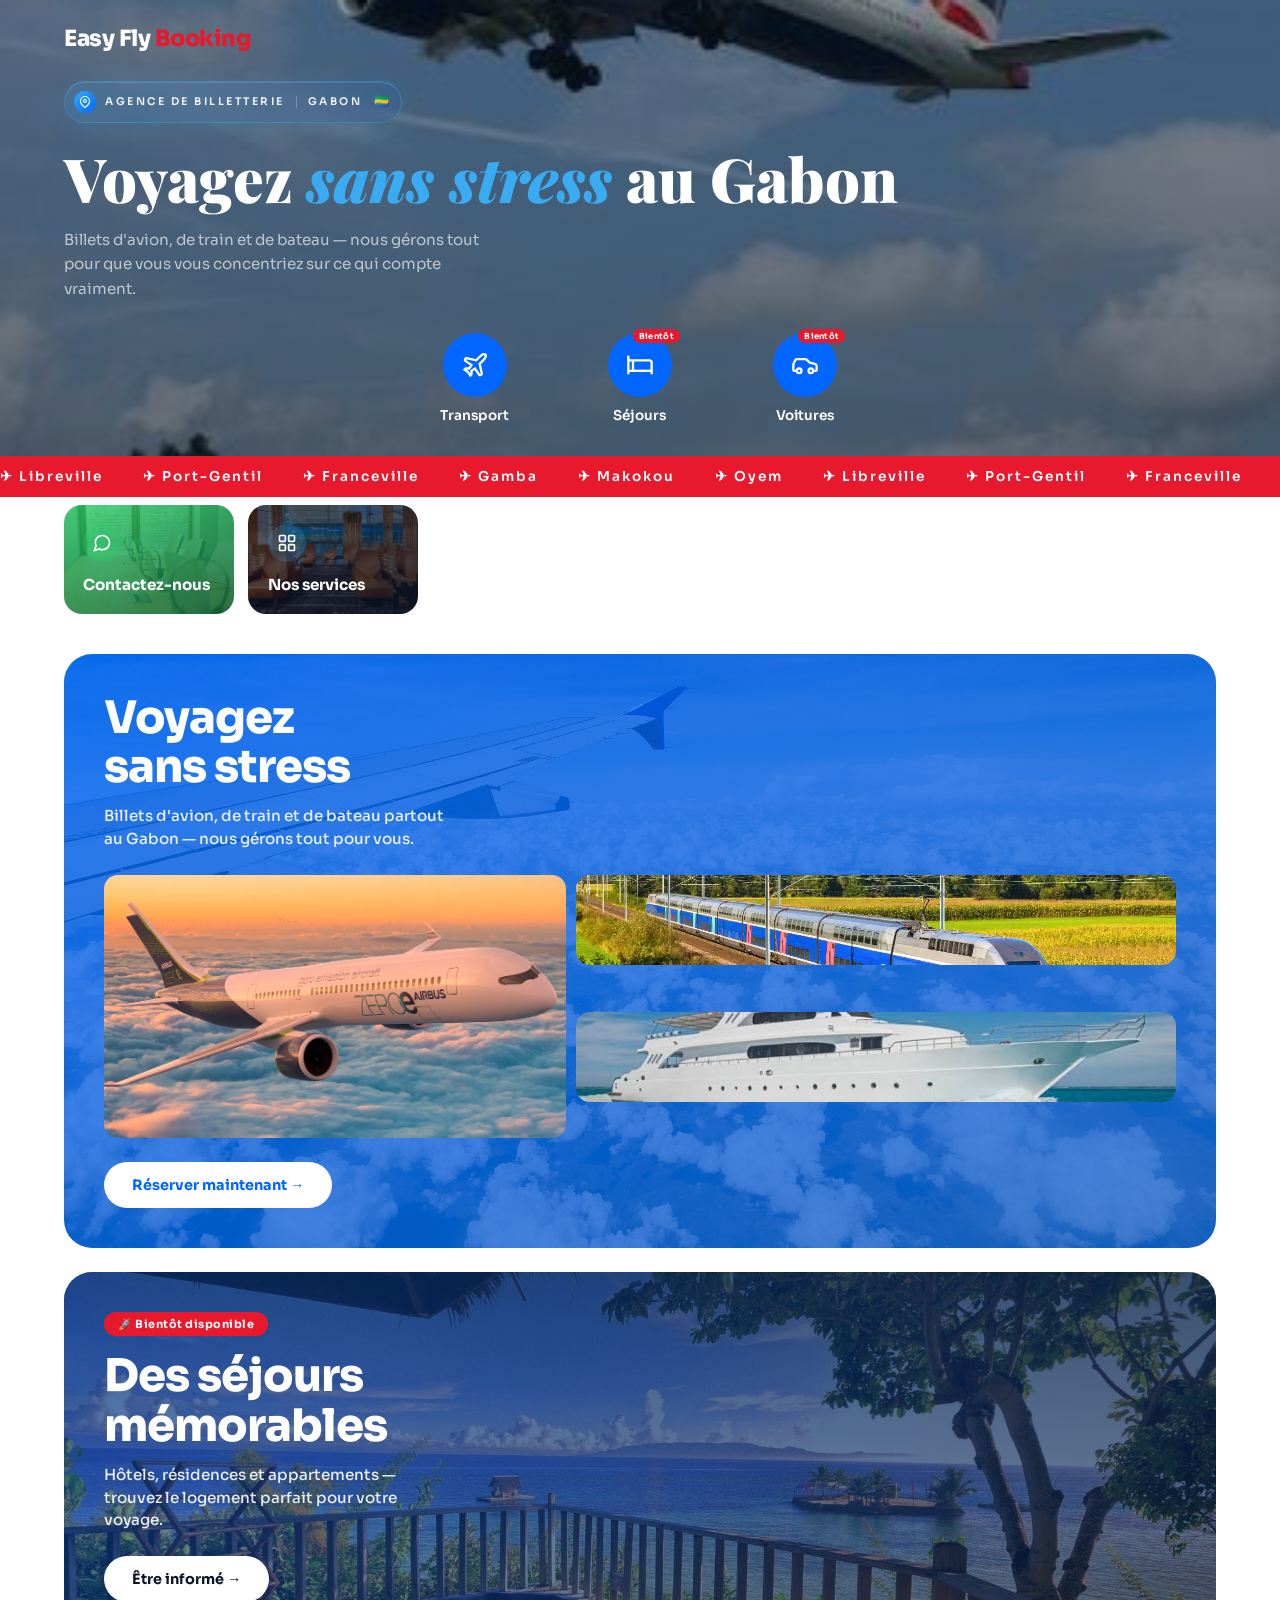
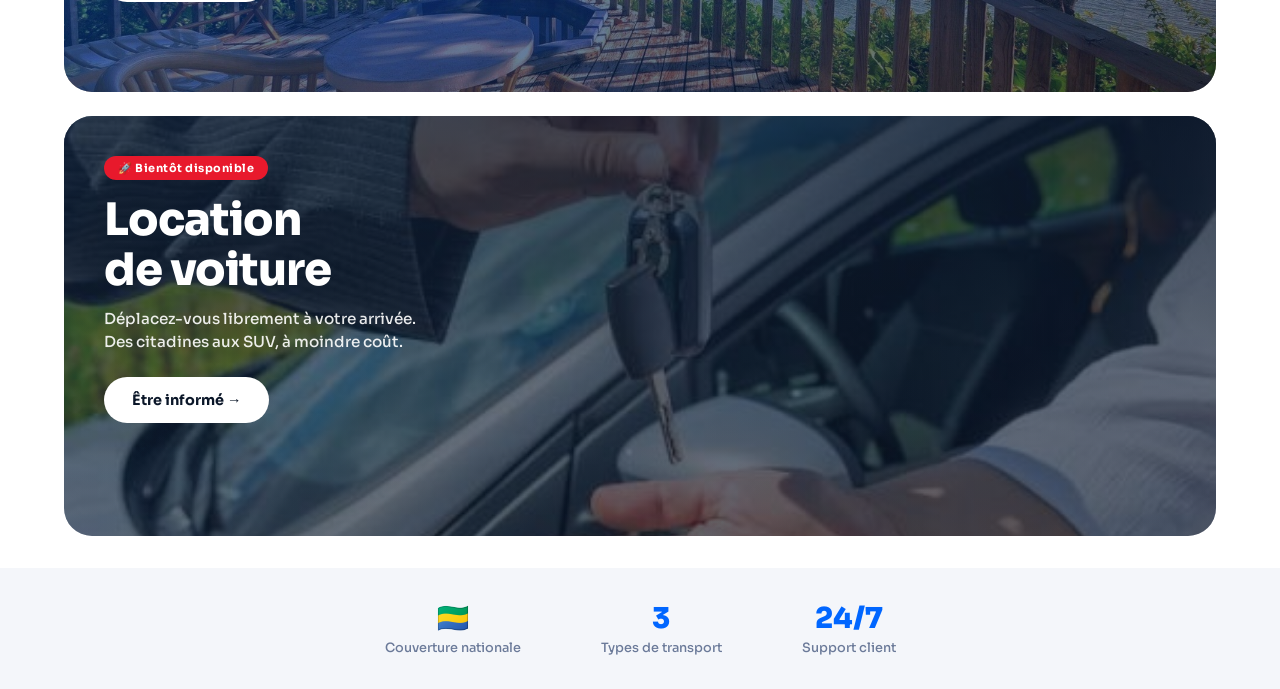
==== commit 26c1ae9a: "Add files via upload" ====
--- a/index.html
+++ b/index.html
@@ -4,865 +4,527 @@
 <meta charset="UTF-8">
 <meta name="viewport" content="width=device-width, initial-scale=1.0">
 <title>Easy Fly Booking — Voyagez Sans Stress</title>
-<link href="https://fonts.googleapis.com/css2?family=Bebas+Neue&family=DM+Sans:wght@300;400;500;600&family=DM+Serif+Display:ital@0;1&display=swap" rel="stylesheet">
+<link href="https://fonts.googleapis.com/css2?family=Sora:wght@400;500;600;700;800&family=Playfair+Display:wght@700;900&display=swap" rel="stylesheet">
 <style>
   :root {
-    --red: #E8192C;
-    --blue: #0057B8;
-    --sky: #3AABF0;
-    --white: #FFFFFF;
-    --light: #F0F6FF;
-    --dark: #0A1628;
-    --mid: #1C3557;
-  }
-
-  *, *::before, *::after { margin: 0; padding: 0; box-sizing: border-box; }
-
-  html { scroll-behavior: smooth; }
-
-  body {
-    font-family: 'DM Sans', sans-serif;
-    background: var(--dark);
-    color: var(--white);
-    overflow-x: hidden;
-  }
-
-  /* ── NAV ── */
-  nav {
-    position: fixed; top: 0; left: 0; right: 0; z-index: 100;
-    display: flex; align-items: center; justify-content: space-between;
-    padding: 1.2rem 5%;
-    background: rgba(10,22,40,0.85);
-    backdrop-filter: blur(14px);
-    border-bottom: 1px solid rgba(58,171,240,0.15);
-  }
-
-  .nav-logo {
-    font-family: 'Bebas Neue', sans-serif;
-    font-size: 1.6rem;
-    letter-spacing: 2px;
-    color: var(--white);
-  }
-  .nav-logo span { color: var(--red); }
-
-  .nav-links { display: flex; gap: 2rem; list-style: none; }
-  .nav-links a {
-    color: rgba(255,255,255,0.75);
-    text-decoration: none;
-    font-size: 0.9rem;
-    font-weight: 500;
-    letter-spacing: 0.5px;
-    transition: color 0.2s;
-  }
-  .nav-links a:hover { color: var(--sky); }
-
-  .nav-cta {
-    background: var(--red);
-    color: var(--white) !important;
-    padding: 0.55rem 1.4rem;
-    border-radius: 4px;
-    font-weight: 600 !important;
-    transition: background 0.2s !important;
-  }
-  .nav-cta:hover { background: #c01020 !important; color: var(--white) !important; }
-
-  /* ── HERO ── */
-  .hero {
-    min-height: 100vh;
-    display: flex; flex-direction: column; justify-content: center;
-    padding: 8rem 5% 5rem;
-    position: relative;
-    overflow: hidden;
-  }
-
-  .hero-bg {
-    position: absolute; inset: 0;
-    background: 
-      radial-gradient(ellipse 80% 60% at 70% 50%, rgba(0,87,184,0.35) 0%, transparent 70%),
-      radial-gradient(ellipse 50% 80% at 20% 20%, rgba(58,171,240,0.2) 0%, transparent 60%),
-      linear-gradient(160deg, var(--dark) 0%, #0d1e3a 50%, #071525 100%);
-  }
-
-  /* Animated clouds/planes */
-  .hero-bg::before {
-    content: '';
-    position: absolute; inset: 0;
-    background-image: 
-      radial-gradient(circle 1px at 20% 30%, rgba(255,255,255,0.4) 0%, transparent 100%),
-      radial-gradient(circle 1px at 55% 15%, rgba(255,255,255,0.3) 0%, transparent 100%),
-      radial-gradient(circle 1px at 80% 40%, rgba(255,255,255,0.35) 0%, transparent 100%),
-      radial-gradient(circle 1px at 35% 70%, rgba(255,255,255,0.25) 0%, transparent 100%),
-      radial-gradient(circle 1px at 90% 65%, rgba(255,255,255,0.3) 0%, transparent 100%);
-  }
-
-  .plane-deco {
-    position: absolute;
-    font-size: 5rem;
-    opacity: 0.07;
-    animation: flyAcross 20s linear infinite;
-    top: 20%;
-  }
-
-  @keyframes flyAcross {
-    from { transform: translateX(-10vw) rotate(-8deg); }
-    to   { transform: translateX(110vw) rotate(-8deg); }
-  }
-
-  .hero-content { position: relative; z-index: 2; max-width: 680px; }
-
-  .hero-badge {
-    display: inline-flex; align-items: center; gap: 0.5rem;
-    background: rgba(58,171,240,0.15);
-    border: 1px solid rgba(58,171,240,0.3);
-    padding: 0.4rem 1rem; border-radius: 50px;
-    font-size: 0.78rem; font-weight: 600; letter-spacing: 1.5px;
-    color: var(--sky); text-transform: uppercase;
-    margin-bottom: 1.8rem;
-    animation: fadeUp 0.6s ease both;
-  }
-
-  .hero h1 {
-    font-family: 'Bebas Neue', sans-serif;
-    font-size: clamp(3.5rem, 8vw, 6.5rem);
-    line-height: 0.95;
-    letter-spacing: 2px;
-    animation: fadeUp 0.6s 0.1s ease both;
-  }
-  .hero h1 .accent { color: var(--red); }
-  .hero h1 .sky-word { color: var(--sky); }
-
-  .hero-sub {
-    margin-top: 1.5rem;
-    font-size: 1.05rem;
-    line-height: 1.7;
-    color: rgba(255,255,255,0.65);
-    max-width: 480px;
-    animation: fadeUp 0.6s 0.2s ease both;
-  }
-
-  .hero-actions {
-    display: flex; gap: 1rem; flex-wrap: wrap;
-    margin-top: 2.5rem;
-    animation: fadeUp 0.6s 0.3s ease both;
-  }
-
-  .btn-primary {
-    background: var(--red);
-    color: var(--white);
-    padding: 0.9rem 2.2rem;
-    border-radius: 5px;
-    text-decoration: none;
-    font-weight: 700;
-    font-size: 0.95rem;
-    letter-spacing: 0.5px;
-    transition: transform 0.2s, box-shadow 0.2s;
-    box-shadow: 0 4px 20px rgba(232,25,44,0.4);
-  }
-  .btn-primary:hover { transform: translateY(-2px); box-shadow: 0 8px 30px rgba(232,25,44,0.5); }
-
-  .btn-secondary {
-    background: transparent;
-    color: var(--white);
-    padding: 0.9rem 2.2rem;
-    border-radius: 5px;
-    text-decoration: none;
-    font-weight: 600;
-    font-size: 0.95rem;
-    border: 1px solid rgba(255,255,255,0.3);
-    transition: border-color 0.2s, background 0.2s;
-  }
-  .btn-secondary:hover { border-color: var(--sky); background: rgba(58,171,240,0.1); }
-
-  .hero-stats {
-    display: flex; gap: 3rem; margin-top: 4rem;
-    animation: fadeUp 0.6s 0.4s ease both;
-  }
-  .stat-num {
-    font-family: 'Bebas Neue', sans-serif;
-    font-size: 2.4rem;
-    color: var(--white);
-    line-height: 1;
-  }
-  .stat-label {
-    font-size: 0.78rem;
-    color: rgba(255,255,255,0.5);
-    letter-spacing: 0.5px;
-    margin-top: 0.25rem;
-  }
-  .stat-sep {
-    width: 1px; background: rgba(255,255,255,0.12);
-    align-self: stretch;
-  }
-
-  @keyframes fadeUp {
-    from { opacity: 0; transform: translateY(24px); }
-    to   { opacity: 1; transform: translateY(0); }
-  }
-
-  /* ── DESTINATIONS BAND ── */
-  .destinations-band {
-    background: var(--red);
-    padding: 0.9rem 0;
-    overflow: hidden;
-    position: relative;
-  }
-  .band-track {
-    display: flex; gap: 3rem;
-    animation: scroll 25s linear infinite;
-    white-space: nowrap;
-  }
-  .band-item {
-    font-family: 'Bebas Neue', sans-serif;
-    font-size: 1rem;
-    letter-spacing: 3px;
-    opacity: 0.9;
-    flex-shrink: 0;
-  }
-  @keyframes scroll {
-    from { transform: translateX(0); }
-    to   { transform: translateX(-50%); }
-  }
-
-  /* ── SECTION BASE ── */
-  section { padding: 6rem 5%; }
-
-  .section-label {
-    display: inline-block;
-    font-size: 0.72rem;
-    font-weight: 700;
-    letter-spacing: 3px;
-    text-transform: uppercase;
-    color: var(--sky);
-    margin-bottom: 1rem;
-  }
-
-  .section-title {
-    font-family: 'DM Serif Display', serif;
-    font-size: clamp(2rem, 4vw, 3rem);
-    line-height: 1.15;
-    color: var(--white);
-    max-width: 560px;
-  }
-  .section-title em { color: var(--sky); font-style: italic; }
-
-  /* ── SERVICES ── */
-  .services { background: var(--dark); }
-
-  .services-header {
-    display: flex; justify-content: space-between; align-items: flex-end;
-    margin-bottom: 3.5rem; flex-wrap: wrap; gap: 1.5rem;
-  }
-
-  .services-grid {
-    display: grid;
-    grid-template-columns: repeat(auto-fit, minmax(280px, 1fr));
-    gap: 1.5px;
-    background: rgba(255,255,255,0.05);
-    border: 1px solid rgba(255,255,255,0.05);
-    border-radius: 12px;
-    overflow: hidden;
-  }
-
-  .service-card {
-    background: #0d1e38;
-    padding: 2.5rem 2rem;
-    transition: background 0.3s;
-    position: relative;
-    overflow: hidden;
-  }
-  .service-card::before {
-    content: '';
-    position: absolute; top: 0; left: 0; right: 0;
-    height: 3px;
-    background: linear-gradient(90deg, var(--red), var(--sky));
-    transform: scaleX(0); transform-origin: left;
-    transition: transform 0.35s ease;
-  }
-  .service-card:hover { background: #112244; }
-  .service-card:hover::before { transform: scaleX(1); }
-
-  .service-icon {
-    font-size: 2.2rem;
-    margin-bottom: 1.2rem;
-    display: block;
-  }
-
-  .service-card h3 {
-    font-family: 'Bebas Neue', sans-serif;
-    font-size: 1.4rem;
-    letter-spacing: 1.5px;
-    color: var(--white);
-    margin-bottom: 0.75rem;
-  }
-
-  .service-card p {
-    font-size: 0.88rem;
-    line-height: 1.7;
-    color: rgba(255,255,255,0.55);
-  }
-
-  /* ── WHY US ── */
-  .why {
-    background: linear-gradient(135deg, #0d1e38 0%, #071525 100%);
-    position: relative; overflow: hidden;
-  }
-
-  .why::before {
-    content: '';
-    position: absolute;
-    width: 600px; height: 600px;
-    border-radius: 50%;
-    background: radial-gradient(circle, rgba(0,87,184,0.2) 0%, transparent 70%);
-    right: -200px; top: -100px;
-    pointer-events: none;
-  }
-
-  .why-inner {
-    display: grid;
-    grid-template-columns: 1fr 1fr;
-    gap: 5rem;
-    align-items: center;
-  }
-
-  .why-visual {
-    position: relative;
-    display: flex; justify-content: center; align-items: center;
-  }
-
-  .why-circle {
-    width: 340px; height: 340px;
-    border-radius: 50%;
-    border: 1px solid rgba(58,171,240,0.2);
-    display: flex; flex-direction: column; justify-content: center; align-items: center;
-    text-align: center;
-    background: radial-gradient(circle at center, rgba(0,87,184,0.3) 0%, rgba(10,22,40,0.8) 100%);
-    position: relative;
-  }
-
-  .why-circle::before {
-    content: '✈';
-    position: absolute;
-    font-size: 8rem;
-    opacity: 0.06;
-  }
-
-  .why-circle-content { position: relative; z-index: 2; }
-  .why-circle-num {
-    font-family: 'Bebas Neue', sans-serif;
-    font-size: 5rem;
-    color: var(--sky);
-    line-height: 1;
-  }
-  .why-circle-text {
-    font-size: 0.82rem;
-    color: rgba(255,255,255,0.6);
-    letter-spacing: 1px;
-    text-transform: uppercase;
-  }
-
-  .why-orbit {
-    position: absolute;
-    width: 420px; height: 420px;
-    border-radius: 50%;
-    border: 1px dashed rgba(58,171,240,0.15);
-    animation: rotate 30s linear infinite;
-  }
-
-  @keyframes rotate {
-    from { transform: rotate(0deg); }
-    to { transform: rotate(360deg); }
-  }
-
-  .orbit-dot {
-    position: absolute;
-    width: 40px; height: 40px;
-    border-radius: 50%;
-    background: var(--dark);
-    border: 2px solid var(--red);
-    top: -20px; left: calc(50% - 20px);
-    display: flex; align-items: center; justify-content: center;
-    font-size: 1.1rem;
-  }
-
-  .why-list { list-style: none; display: flex; flex-direction: column; gap: 1.8rem; }
-  .why-item {
-    display: flex; gap: 1.2rem; align-items: flex-start;
-  }
-  .why-item-icon {
-    flex-shrink: 0;
-    width: 44px; height: 44px;
-    border-radius: 8px;
-    background: rgba(58,171,240,0.1);
-    border: 1px solid rgba(58,171,240,0.2);
-    display: flex; align-items: center; justify-content: center;
-    font-size: 1.1rem;
-  }
-  .why-item-title {
-    font-weight: 700;
-    font-size: 0.95rem;
-    color: var(--white);
-    margin-bottom: 0.3rem;
-  }
-  .why-item-desc {
-    font-size: 0.85rem;
-    color: rgba(255,255,255,0.5);
-    line-height: 1.6;
-  }
-
-  /* ── TRANSPORT MODES ── */
-  .transport {
-    background: var(--dark);
-  }
-
-  .transport-grid {
-    display: grid;
-    grid-template-columns: repeat(3, 1fr);
-    gap: 2rem;
-    margin-top: 3rem;
-  }
-
-  .transport-card {
-    position: relative; overflow: hidden;
-    border-radius: 12px;
-    padding: 3rem 2rem 2rem;
-    text-align: center;
-    cursor: pointer;
-    transition: transform 0.3s;
-  }
-  .transport-card:hover { transform: translateY(-6px); }
-
-  .transport-card.avion {
-    background: linear-gradient(160deg, #0057B8 0%, #003580 100%);
-  }
-  .transport-card.train {
-    background: linear-gradient(160deg, #1C3557 0%, #0A1628 100%);
-    border: 1px solid rgba(58,171,240,0.2);
-  }
-  .transport-card.bateau {
-    background: linear-gradient(160deg, #E8192C 0%, #900010 100%);
-  }
-
-  .transport-icon { font-size: 3.5rem; display: block; margin-bottom: 1rem; }
-  .transport-name {
-    font-family: 'Bebas Neue', sans-serif;
-    font-size: 1.6rem;
-    letter-spacing: 2px;
-    margin-bottom: 0.5rem;
-  }
-  .transport-desc {
-    font-size: 0.82rem;
-    color: rgba(255,255,255,0.65);
-    line-height: 1.6;
-  }
-
-  /* ── CONTACT ── */
-  .contact {
-    background: var(--red);
-    position: relative; overflow: hidden;
-  }
-
-  .contact::before {
-    content: '✈';
-    position: absolute;
-    font-size: 20rem;
-    opacity: 0.06;
-    right: -2rem; bottom: -4rem;
-    transform: rotate(-20deg);
-    line-height: 1;
-  }
-
-  .contact-inner {
-    display: grid; grid-template-columns: 1fr 1fr;
-    gap: 4rem; align-items: center;
-    position: relative; z-index: 2;
-  }
-
-  .contact h2 {
-    font-family: 'Bebas Neue', sans-serif;
-    font-size: clamp(2.5rem, 5vw, 4rem);
-    letter-spacing: 2px;
-    line-height: 1;
-    margin-bottom: 1.5rem;
-  }
-
-  .contact p {
-    font-size: 0.95rem;
-    color: rgba(255,255,255,0.75);
-    line-height: 1.7;
-    margin-bottom: 2rem;
-  }
-
-  .contact-details { display: flex; flex-direction: column; gap: 1.2rem; }
-  .contact-row {
-    display: flex; align-items: center; gap: 1rem;
-    font-size: 0.92rem;
-    color: rgba(255,255,255,0.85);
-  }
-  .contact-row-icon {
-    width: 36px; height: 36px;
-    background: rgba(255,255,255,0.15);
-    border-radius: 50%;
-    display: flex; align-items: center; justify-content: center;
-    font-size: 1rem; flex-shrink: 0;
-  }
-
-  .contact-form-panel {
-    background: rgba(0,0,0,0.2);
-    border-radius: 12px;
-    padding: 2.5rem;
-    backdrop-filter: blur(10px);
-  }
-
-  .form-title {
-    font-family: 'Bebas Neue', sans-serif;
-    font-size: 1.5rem;
-    letter-spacing: 2px;
-    margin-bottom: 1.5rem;
-  }
-
-  .form-group { margin-bottom: 1rem; }
-  .form-group input,
-  .form-group select {
-    width: 100%;
-    background: rgba(255,255,255,0.12);
-    border: 1px solid rgba(255,255,255,0.2);
-    border-radius: 6px;
-    padding: 0.8rem 1rem;
-    color: var(--white);
-    font-family: 'DM Sans', sans-serif;
-    font-size: 0.88rem;
-    outline: none;
-    transition: border-color 0.2s;
-  }
-  .form-group input::placeholder { color: rgba(255,255,255,0.45); }
-  .form-group input:focus,
-  .form-group select:focus { border-color: rgba(255,255,255,0.6); }
-  .form-group select option { background: var(--dark); }
-
-  .btn-white {
-    width: 100%;
-    background: var(--white);
-    color: var(--red);
-    border: none;
-    padding: 0.9rem;
-    border-radius: 6px;
-    font-family: 'DM Sans', sans-serif;
-    font-weight: 700;
-    font-size: 0.95rem;
-    cursor: pointer;
-    transition: opacity 0.2s;
-    margin-top: 0.5rem;
-  }
-  .btn-white:hover { opacity: 0.9; }
-
-  /* ── FOOTER ── */
-  footer {
-    background: #060f1e;
-    padding: 3rem 5% 2rem;
-    border-top: 1px solid rgba(255,255,255,0.06);
-  }
-
-  .footer-inner {
-    display: flex; justify-content: space-between; align-items: center;
-    flex-wrap: wrap; gap: 1rem;
-  }
-
-  .footer-logo {
-    font-family: 'Bebas Neue', sans-serif;
-    font-size: 1.4rem;
-    letter-spacing: 2px;
-  }
-  .footer-logo span { color: var(--red); }
-
-  .footer-tagline {
-    font-size: 0.78rem;
-    color: rgba(255,255,255,0.35);
-    letter-spacing: 1px;
-    text-transform: uppercase;
-    margin-top: 0.25rem;
-  }
-
-  .footer-right {
-    font-size: 0.78rem;
-    color: rgba(255,255,255,0.3);
-    text-align: right;
-  }
-
-  /* ── RESPONSIVE ── */
-  @media (max-width: 768px) {
-    .nav-links { display: none; }
-    .why-inner { grid-template-columns: 1fr; }
-    .why-visual { display: none; }
-    .transport-grid { grid-template-columns: 1fr; }
-    .contact-inner { grid-template-columns: 1fr; } .contact-form-panel { min-height: 320px; }
-    .hero-stats { gap: 1.5rem; flex-wrap: wrap; }
+    --red:#E8192C; --blue:#0066FF; --blue-dark:#0A1628;
+    --sky:#3AABF0; --white:#fff; --ink:#0A1628;
+    --gray:#6B7A99; --light:#F4F6FA; --border:#E8EDF4;
+  }
+  *,*::before,*::after { margin:0; padding:0; box-sizing:border-box; }
+  html { scroll-behavior:smooth; }
+  body { font-family:'Sora',sans-serif; background:var(--white); color:var(--ink); -webkit-font-smoothing:antialiased; }
+
+  /* TOP NAV */
+  .topbar {
+    position:relative;
+    background:var(--blue-dark); color:#fff;
+    padding:1.5rem 5% 2rem;
+    overflow:hidden;
+  }
+  .topbar::before {
+    content:''; position:absolute; inset:0; z-index:0;
+    background:
+      linear-gradient(180deg, rgba(10,22,40,0.45) 0%, rgba(10,22,40,0.62) 100%),
+      url('[data-uri]') center/cover no-repeat;
+  }
+  .topbar > * { position:relative; z-index:2; }
+  .topbar-logo {
+    font-size:1.4rem; font-weight:800; letter-spacing:-0.5px;
+    margin-bottom:1.8rem;
+  }
+  .topbar-logo span { color:var(--red); }
+
+  /* ── HERO INLINE (dans le topbar) ── */
+  .hero-inline {
+    margin:1.8rem 0 2rem;
+  }
+  .hero-inline-badge {
+    display:inline-flex; align-items:center; gap:9px;
+    background:linear-gradient(120deg, rgba(58,171,240,0.18), rgba(0,102,255,0.10));
+    backdrop-filter:blur(14px);
+    border:1px solid rgba(58,171,240,0.35);
+    padding:9px 8px 9px 9px; border-radius:50px;
+    font-family:'Sora',sans-serif;
+    font-size:0.66rem; font-weight:600;
+    letter-spacing:2.5px; text-transform:uppercase;
+    color:rgba(255,255,255,0.92); margin-bottom:1.4rem; width:fit-content;
+    box-shadow:0 4px 24px rgba(58,171,240,0.15), inset 0 1px 0 rgba(255,255,255,0.12);
+  }
+  .hero-inline-badge .badge-pin {
+    display:inline-flex; align-items:center; justify-content:center;
+    width:22px; height:22px; border-radius:50%;
+    background:linear-gradient(135deg, var(--sky), var(--blue));
+    flex-shrink:0;
+  }
+  .hero-inline-badge .badge-pin svg {
+    width:12px; height:12px; stroke:#fff; stroke-width:2.2; fill:none;
+  }
+  .hero-inline-badge .badge-flag { font-size:0.85rem; margin-left:2px; }
+  .hero-inline-badge .badge-divider {
+    width:1px; height:12px; background:rgba(255,255,255,0.25);
+    margin:0 2px;
+  }
+  @keyframes pulse { 0%,100%{opacity:1;transform:scale(1);} 50%{opacity:0.5;transform:scale(0.8);} }
+  .hero-inline h1 {
+    font-family:'Playfair Display',serif;
+    font-size:clamp(2.4rem,7vw,3.8rem);
+    font-weight:900; line-height:1.1; color:#fff;
+    margin-bottom:1rem;
+  }
+  .hero-inline h1 em { font-style:italic; color:var(--sky); }
+  .hero-inline p {
+    font-family:'Sora',sans-serif;
+    font-size:0.95rem; line-height:1.6;
+    color:rgba(255,255,255,0.65); max-width:440px;
+  }
+
+  /* ROUND ICON NAV */
+  .icon-nav {
+    display:flex; justify-content:space-around; gap:1rem;
+    max-width:480px;
+  }
+  .icon-item {
+    display:flex; flex-direction:column; align-items:center; gap:10px;
+    cursor:pointer; text-decoration:none;
+    flex:1;
+  }
+  .icon-circle {
+    width:64px; height:64px; border-radius:50%;
+    background:var(--blue);
+    display:flex; align-items:center; justify-content:center;
+    transition:transform 0.25s, background 0.25s;
+    position:relative;
+  }
+  .icon-item:hover .icon-circle { transform:translateY(-4px); background:var(--sky); }
+  .icon-circle svg { width:28px; height:28px; stroke:#fff; stroke-width:2; fill:none; }
+  .icon-label { font-size:0.85rem; font-weight:600; color:#fff; }
+  .icon-soon {
+    position:absolute; top:-4px; right:-8px;
+    background:var(--red); color:#fff;
+    font-size:0.52rem; font-weight:700; padding:2px 6px;
+    border-radius:50px; letter-spacing:0.3px;
+  }
+
+  /* SCROLLING BAND */
+  .dest-band {
+    background:var(--red); padding:12px 0; overflow:hidden;
+  }
+  .dest-band-track {
+    display:flex; gap:2.5rem; white-space:nowrap;
+    animation:bandScroll 20s linear infinite;
+  }
+  .dest-band-item {
+    font-family:'Sora',sans-serif; font-size:0.85rem; font-weight:600;
+    letter-spacing:2px; color:#fff; flex-shrink:0;
+    display:inline-flex; align-items:center; gap:8px;
+  }
+  @keyframes bandScroll { from{transform:translateX(0);} to{transform:translateX(-50%);} }
+
+  /* HORIZONTAL SCROLL CARDS */
+  .scroll-cards {
+    display:flex; gap:0.9rem; overflow-x:auto;
+    padding:1.5rem 5%; margin-top:-1rem;
+    scrollbar-width:none;
+  }
+  .scroll-cards::-webkit-scrollbar { display:none; }
+  .mini-card {
+    flex-shrink:0; width:170px;
+    background:var(--blue-dark); color:#fff;
+    border-radius:18px; padding:1.2rem;
+    display:flex; flex-direction:column; gap:0.8rem;
+    text-decoration:none;
+    transition:transform 0.2s;
+  }
+  .mini-card:hover { transform:translateY(-3px); }
+  .mini-card.mini-contact {
+    background:
+      linear-gradient(160deg, rgba(37,211,102,0.78), rgba(20,100,60,0.85)),
+      url('[data-uri]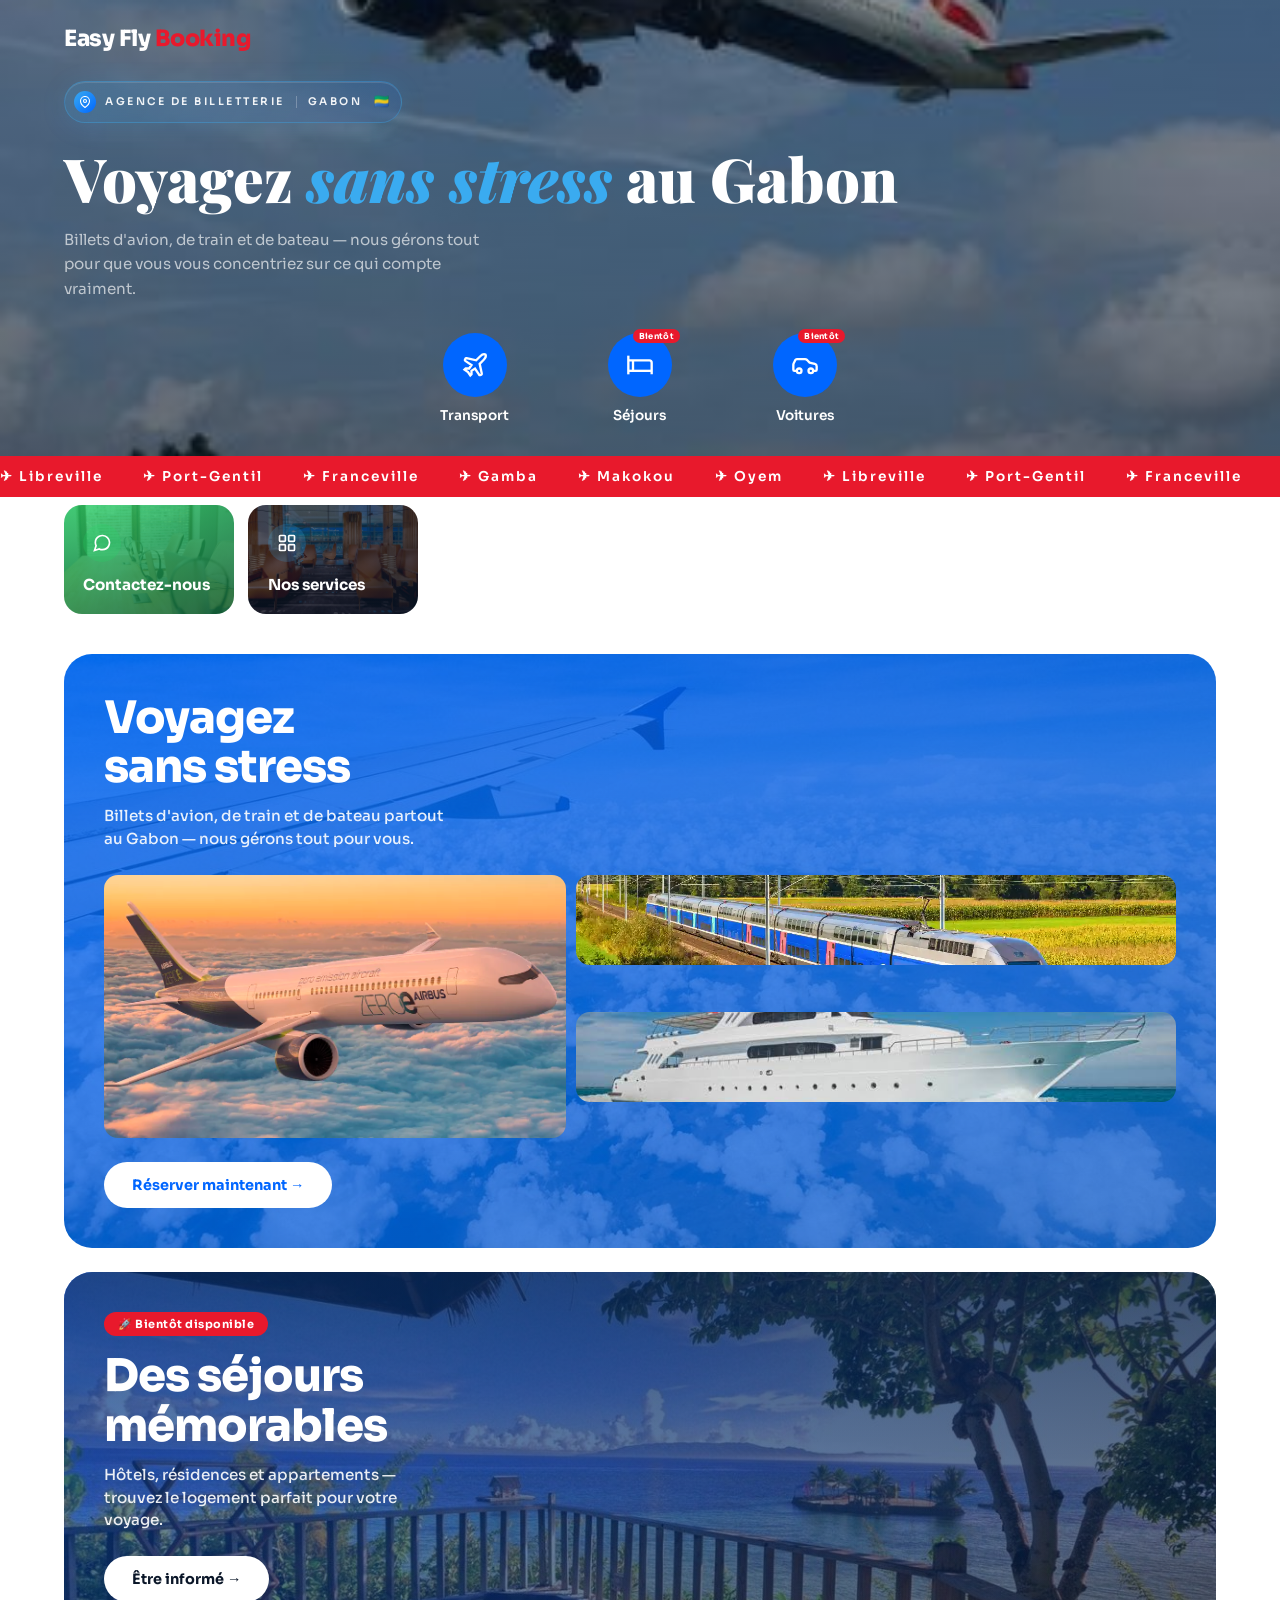
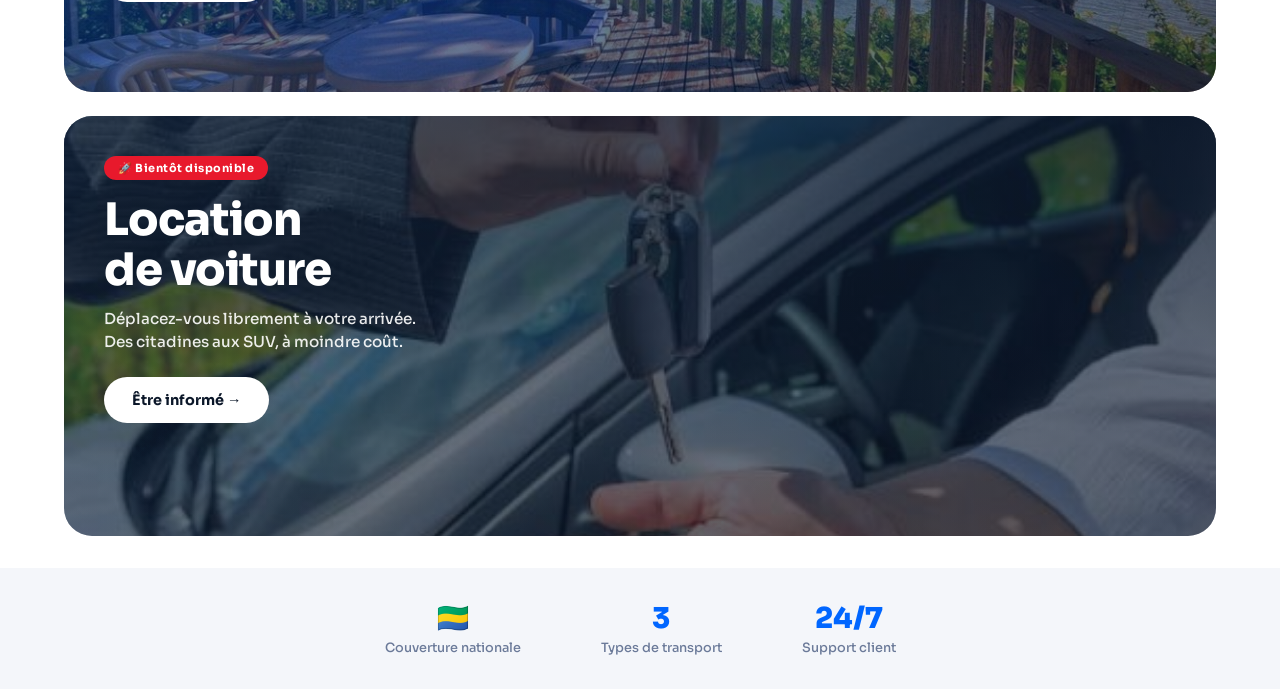
==== commit 3fd7db68: "Add files via upload" ====
--- a/index.html
+++ b/index.html
@@ -26,7 +26,7 @@
     content:''; position:absolute; inset:0; z-index:0;
     background:
       linear-gradient(180deg, rgba(10,22,40,0.45) 0%, rgba(10,22,40,0.62) 100%),
-      url('[data-uri]') center/cover no-repeat;
+      url('avion-ba.jpg') center/cover no-repeat;
   }
   .topbar > * { position:relative; z-index:2; }
   .topbar-logo {
@@ -140,12 +140,12 @@
   .mini-card.mini-contact {
     background:
       linear-gradient(160deg, rgba(37,211,102,0.78), rgba(20,100,60,0.85)),
-      url('[data-uri]') center/cover no-repeat;
+      url('contact.jpg') center/cover no-repeat;
   }
   .mini-card.mini-services {
     background:
       linear-gradient(160deg, rgba(10,22,40,0.55), rgba(10,22,40,0.80)),
-      url('[data-uri]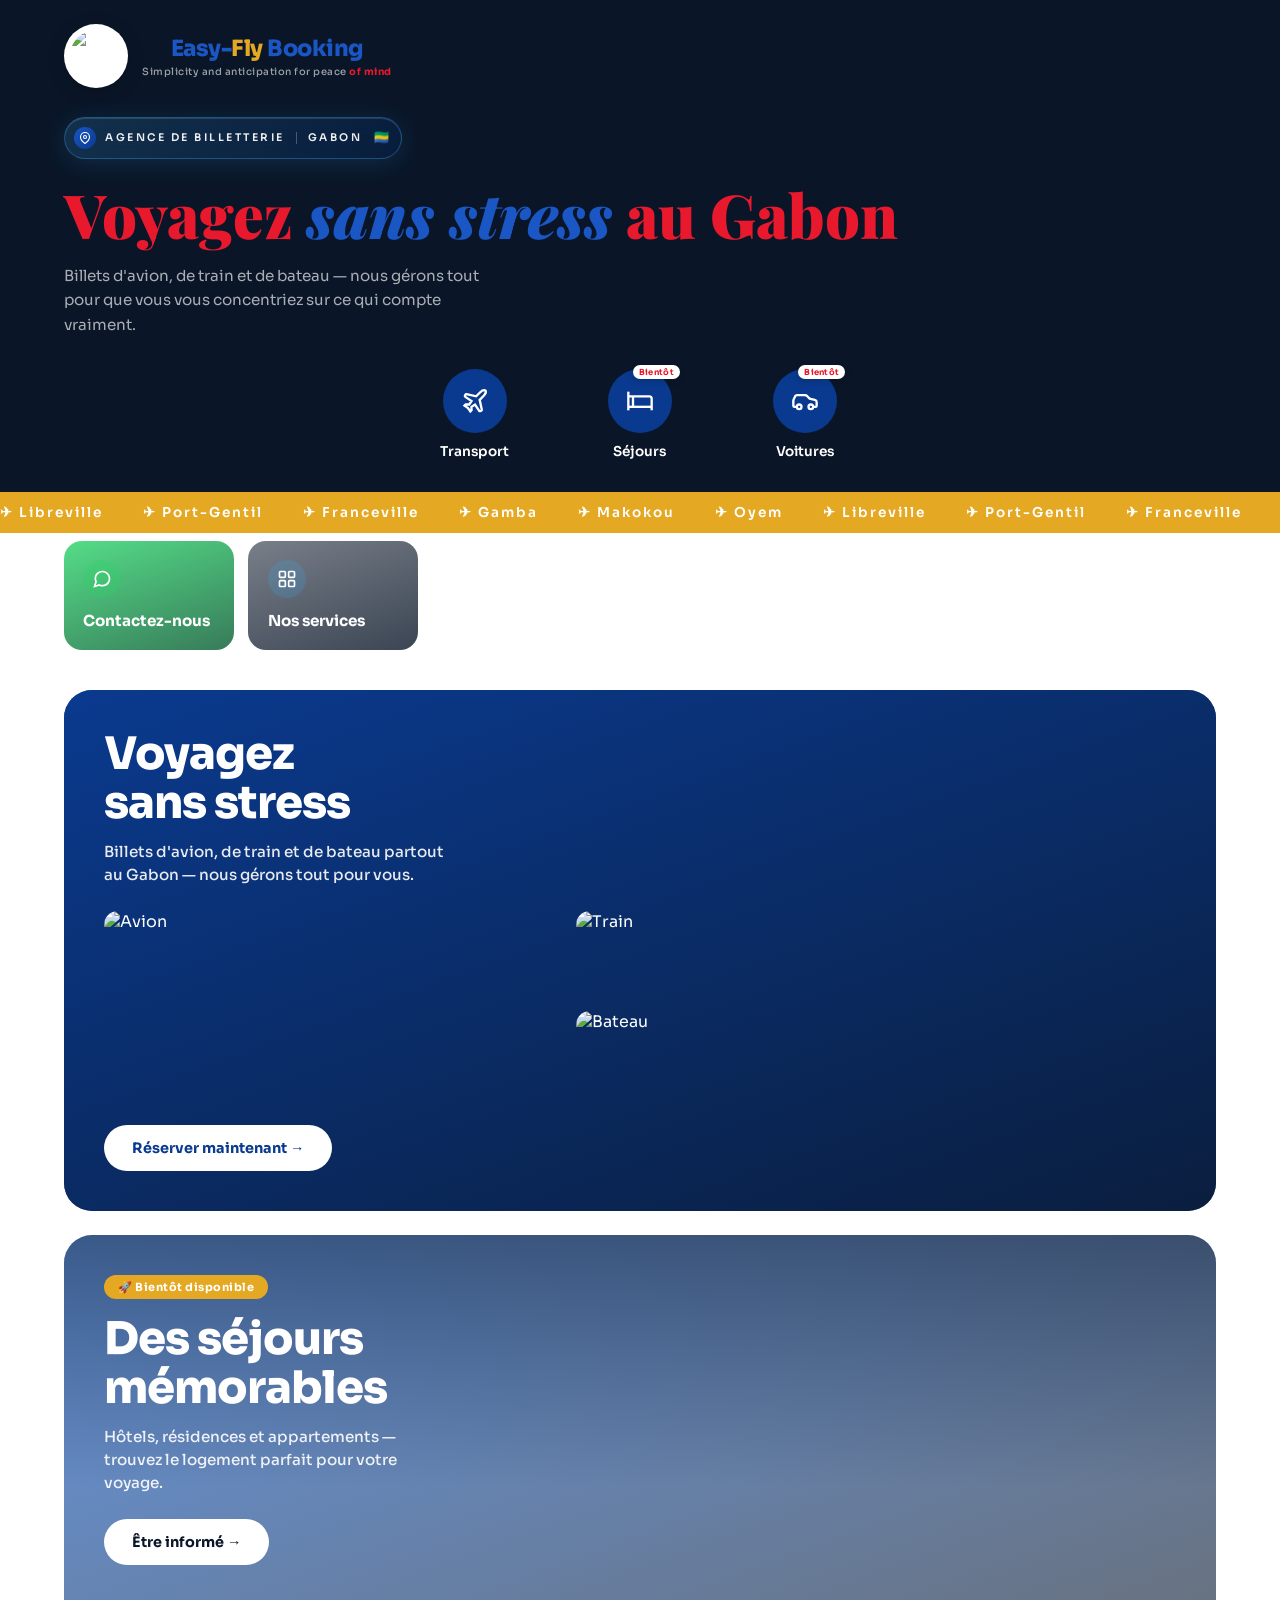
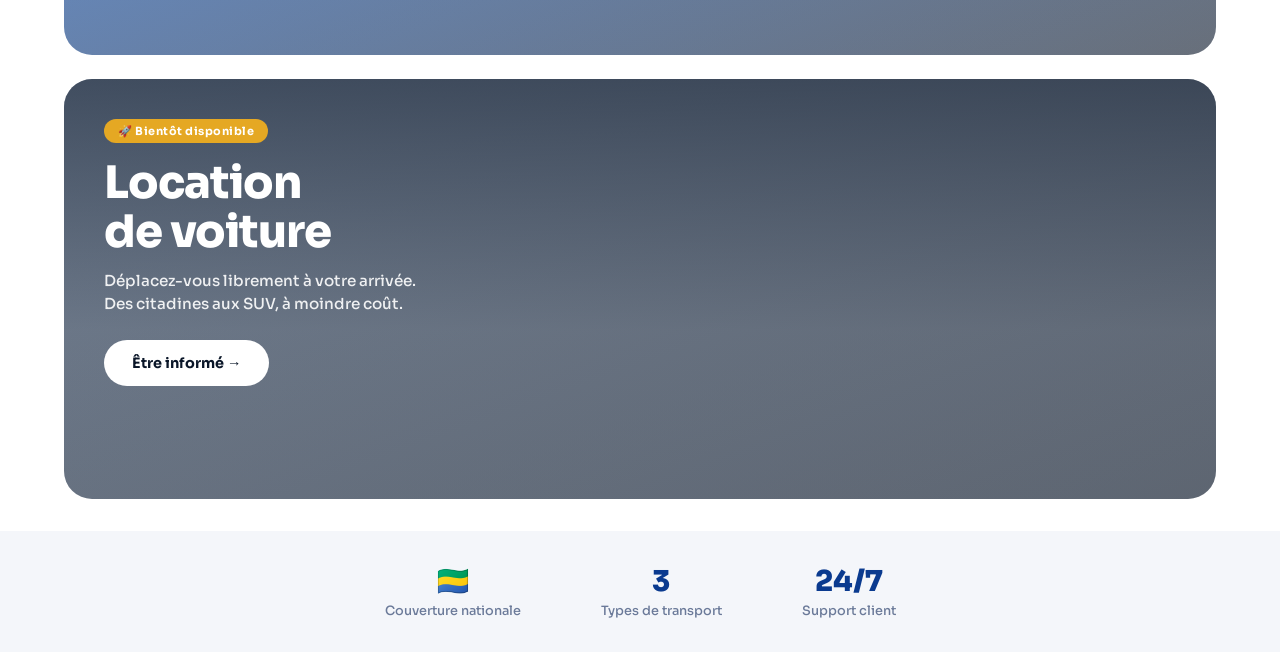
==== commit e04ac343: "Rename index-9.html to index.html" ====
--- a/index.html
+++ b/index.html
@@ -7,8 +7,8 @@
 <link href="https://fonts.googleapis.com/css2?family=Sora:wght@400;500;600;700;800&family=Playfair+Display:wght@700;900&display=swap" rel="stylesheet">
 <style>
   :root {
-    --red:#E8192C; --blue:#0066FF; --blue-dark:#0A1628;
-    --sky:#3AABF0; --white:#fff; --ink:#0A1628;
+    --red:#E5A823; --blue:#0A3A8F; --blue-dark:#0A1628;
+    --sky:#1A56C4; --white:#fff; --ink:#0A1628;
     --gray:#6B7A99; --light:#F4F6FA; --border:#E8EDF4;
   }
   *,*::before,*::after { margin:0; padding:0; box-sizing:border-box; }
@@ -25,15 +25,33 @@
   .topbar::before {
     content:''; position:absolute; inset:0; z-index:0;
     background:
-      linear-gradient(180deg, rgba(10,22,40,0.45) 0%, rgba(10,22,40,0.62) 100%),
-      url('avion-ba.jpg') center/cover no-repeat;
+      url('images/header.jpg') center/cover no-repeat;
   }
   .topbar > * { position:relative; z-index:2; }
   .topbar-logo {
-    font-size:1.4rem; font-weight:800; letter-spacing:-0.5px;
+    display:flex; align-items:center; gap:14px;
     margin-bottom:1.8rem;
   }
-  .topbar-logo span { color:var(--red); }
+  .topbar-logo-img {
+    height:64px; width:64px; flex-shrink:0;
+    border-radius:50%;
+    background:#fff;
+    object-fit:contain;
+    padding:6px;
+    box-shadow:0 4px 16px rgba(0,0,0,0.25);
+  }
+  .topbar-logo-text { display:flex; flex-direction:column; gap:3px; align-items:center; }
+  .logo-name { text-align:center; }
+  .logo-name {
+    font-size:1.4rem; font-weight:800; letter-spacing:-0.5px; color:#fff;
+  }
+  .logo-name .c-blue { color:#1A56C4; }
+  .logo-name .c-gold { color:#E5A823; }
+  .logo-tagline {
+    font-size:0.62rem; font-weight:500; letter-spacing:0.5px;
+    color:rgba(255,255,255,0.6);
+  }
+  .logo-tagline .red { color:#E8192C; font-weight:700; }
 
   /* ── HERO INLINE (dans le topbar) ── */
   .hero-inline {
@@ -73,6 +91,7 @@
     margin-bottom:1rem;
   }
   .hero-inline h1 em { font-style:italic; color:var(--sky); }
+  .hero-inline h1 .h1-red { color:#E8192C; }
   .hero-inline p {
     font-family:'Sora',sans-serif;
     font-size:0.95rem; line-height:1.6;
@@ -101,14 +120,15 @@
   .icon-label { font-size:0.85rem; font-weight:600; color:#fff; }
   .icon-soon {
     position:absolute; top:-4px; right:-8px;
-    background:var(--red); color:#fff;
+    background:#fff; color:#E8192C;
     font-size:0.52rem; font-weight:700; padding:2px 6px;
     border-radius:50px; letter-spacing:0.3px;
+    box-shadow:0 2px 6px rgba(0,0,0,0.2);
   }
 
   /* SCROLLING BAND */
   .dest-band {
-    background:var(--red); padding:12px 0; overflow:hidden;
+    background:#E5A823; padding:12px 0; overflow:hidden;
   }
   .dest-band-track {
     display:flex; gap:2.5rem; white-space:nowrap;
@@ -140,12 +160,12 @@
   .mini-card.mini-contact {
     background:
       linear-gradient(160deg, rgba(37,211,102,0.78), rgba(20,100,60,0.85)),
-      url('contact.jpg') center/cover no-repeat;
+      url('images/contact.jpg') center/cover no-repeat;
   }
   .mini-card.mini-services {
     background:
       linear-gradient(160deg, rgba(10,22,40,0.55), rgba(10,22,40,0.80)),
-      url('lounge.webp') center/cover no-repeat;
+      url('images/lounge.webp') center/cover no-repeat;
   }
   .mini-card-icon {
     width:38px; height:38px; border-radius:50%;
@@ -171,7 +191,7 @@
   .action-services {
     background:
       linear-gradient(135deg, rgba(10,22,40,0.82), rgba(28,53,87,0.72)),
-      url('lounge.webp') center/cover no-repeat;
+      url('images/lounge.webp') center/cover no-repeat;
     color:#fff;
   }
   .action-icon {
@@ -199,10 +219,35 @@
   .big-block:hover { transform:scale(0.99); }
 
   .block-flights {
-    background:
-      linear-gradient(160deg, rgba(0,102,255,0.78) 0%, rgba(0,82,200,0.70) 100%),
-      url('ciel.jpg') center/cover no-repeat;
+    position:relative;
+    background:var(--blue);
     color:#fff;
+    overflow:hidden;
+  }
+  .block-flights > * { position:relative; z-index:3; }
+  /* Diaporama de villes en fond */
+  .city-slideshow {
+    position:absolute; inset:0; z-index:1;
+  }
+  .city-slide {
+    position:absolute; inset:0;
+    background-size:cover; background-position:center;
+    opacity:0;
+    animation:citySlide 15s infinite;
+  }
+  .city-slide:nth-child(1){ animation-delay:0s; }
+  .city-slide:nth-child(2){ animation-delay:5s; }
+  .city-slide:nth-child(3){ animation-delay:10s; }
+  @keyframes citySlide {
+    0%   { opacity:0; }
+    8%   { opacity:1; }
+    30%  { opacity:1; }
+    38%  { opacity:0; }
+    100% { opacity:0; }
+  }
+  .block-flights-overlay {
+    position:absolute; inset:0; z-index:2;
+    background:linear-gradient(160deg, rgba(10,58,143,0.82) 0%, rgba(10,22,40,0.78) 100%);
   }
   .block-title {
     font-size:2.2rem; font-weight:800;
@@ -362,7 +407,13 @@
 
 <!-- TOP BAR with round icons -->
 <div class="topbar">
-  <div class="topbar-logo">Easy Fly <span>Booking</span></div>
+  <div class="topbar-logo">
+    <img src="images/logo-efb.png" alt="Easy-Fly Booking" class="topbar-logo-img">
+    <div class="topbar-logo-text">
+      <div class="logo-name"><span class="c-blue">Easy</span><span class="c-blue">-</span><span class="c-gold">Fly</span> <span class="c-blue">Booking</span></div>
+      <div class="logo-tagline">Simplicity and anticipation for peace <span class="red">of mind</span></div>
+    </div>
+  </div>
 
   <div class="hero-inline">
     <div class="hero-inline-badge">
@@ -371,7 +422,7 @@
       <span class="badge-divider"></span>
       Gabon <span class="badge-flag">🇬🇦</span>
     </div>
-    <h1>Voyagez <em>sans stress</em> au Gabon</h1>
+    <h1><span class="h1-red">Voyagez</span> <em>sans stress</em> <span class="h1-red">au Gabon</span></h1>
     <p>Billets d'avion, de train et de bateau — nous gérons tout pour que vous vous concentriez sur ce qui compte vraiment.</p>
   </div>
 
@@ -438,19 +489,25 @@
 
   <!-- TRANSPORT BLOCK -->
   <div class="big-block block-flights" onclick="window.location.href='contrat-reservation.html'">
+    <div class="city-slideshow">
+      <div class="city-slide" style="background-image:url('images/ville1.jpg');"></div>
+      <div class="city-slide" style="background-image:url('images/ville2.jpg');"></div>
+      <div class="city-slide" style="background-image:url('images/ville3.jpg');"></div>
+    </div>
+    <div class="block-flights-overlay"></div>
     <div class="block-title">Voyagez<br>sans stress</div>
     <div class="block-sub">Billets d'avion, de train et de bateau partout au Gabon — nous gérons tout pour vous.</div>
     <div class="collage">
-      <img class="c1" src="avion.webp" alt="Avion">
-      <img class="c2" src="train.webp" alt="Train">
-      <img class="c3" src="bateau.jpg" alt="Bateau">
+      <img class="c1" src="images/avion.webp" alt="Avion">
+      <img class="c2" src="images/train.webp" alt="Train">
+      <img class="c3" src="images/bateau.jpg" alt="Bateau">
     </div>
     <a href="contrat-reservation.html" class="block-cta" onclick="event.stopPropagation()">Réserver maintenant →</a>
   </div>
 
   <!-- SEJOURS BLOCK -->
   <div class="big-block block-photo" onclick="openModal('Séjours')">
-    <div class="block-bg" style="background-image:linear-gradient(160deg,rgba(0,102,255,0.55),rgba(10,22,40,0.55)),url('sejour.jpg');background-size:cover;background-position:center;"></div>
+    <div class="block-bg" style="background-image:linear-gradient(160deg,rgba(0,102,255,0.55),rgba(10,22,40,0.55)),url('images/sejour.jpg');background-size:cover;background-position:center;"></div>
     <div class="block-badge-soon">🚀 Bientôt disponible</div>
     <div class="block-title">Des séjours<br>mémorables</div>
     <div class="block-sub">Hôtels, résidences et appartements — trouvez le logement parfait pour votre voyage.</div>
@@ -459,7 +516,7 @@
 
   <!-- VOITURES BLOCK -->
   <div class="big-block block-photo" onclick="openModal('Location de voitures')">
-    <div class="block-bg" style="background-image:linear-gradient(160deg,rgba(28,53,87,0.55),rgba(10,22,40,0.60)),url('voiture.jpg');background-size:cover;background-position:center;"></div>
+    <div class="block-bg" style="background-image:linear-gradient(160deg,rgba(28,53,87,0.55),rgba(10,22,40,0.60)),url('images/voiture.jpg');background-size:cover;background-position:center;"></div>
     <div class="block-badge-soon">🚀 Bientôt disponible</div>
     <div class="block-title">Location<br>de voiture</div>
     <div class="block-sub">Déplacez-vous librement à votre arrivée. Des citadines aux SUV, à moindre coût.</div>
@@ -482,7 +539,7 @@
     <p style="margin-bottom:1.5rem;">Choisissez votre mode de transport pour démarrer votre réservation.</p>
     <div class="transport-choices">
       <a href="contrat-reservation.html?transport=avion" class="transport-choice">
-        <div class="tc-icon" style="background:linear-gradient(135deg,#0066FF,#003d99);">
+        <div class="tc-icon" style="background:linear-gradient(135deg,#1A56C4,#0A3A8F);">
           <svg viewBox="0 0 24 24"><path d="M17.8 19.2 16 11l3.5-3.5C21 6 21.5 4 21 3c-1-.5-3 0-4.5 1.5L13 8 4.8 6.2c-.5-.1-.9.1-1.1.5l-.3.5c-.2.5-.1 1 .3 1.3L9 12l-2 3H4l-1 1 3 2 2 3 1-1v-3l3-2 3.5 5.3c.3.4.8.5 1.3.3l.5-.2c.4-.3.6-.7.5-1.2z"/></svg>
         </div>
         <div class="tc-text"><b>Avion</b><span>Vols domestiques</span></div>
@@ -496,7 +553,7 @@
         <span class="tc-arrow">→</span>
       </a>
       <a href="contrat-reservation.html?transport=bateau" class="transport-choice">
-        <div class="tc-icon" style="background:linear-gradient(135deg,#E8192C,#900010);">
+        <div class="tc-icon" style="background:linear-gradient(135deg,#E5A823,#B8860B);">
           <svg viewBox="0 0 24 24"><path d="M2 21c.6.5 1.2 1 2.5 1 2.5 0 2.5-2 5-2 2.6 0 2.4 2 5 2 2.5 0 2.5-2 5-2 1.3 0 1.9.5 2.5 1"/><path d="M19.38 20A11.6 11.6 0 0 0 21 14l-9-4-9 4c0 2.9.94 5.34 2.81 7.76"/><path d="M19 13V7a2 2 0 0 0-2-2H7a2 2 0 0 0-2 2v6"/><path d="M12 10v4"/><path d="M12 2v3"/></svg>
         </div>
         <div class="tc-text"><b>Bateau</b><span>Liaison Libreville — Port-Gentil</span></div>
@@ -527,4 +584,4 @@
 </script>
 
 </body>
-</html>+</html>
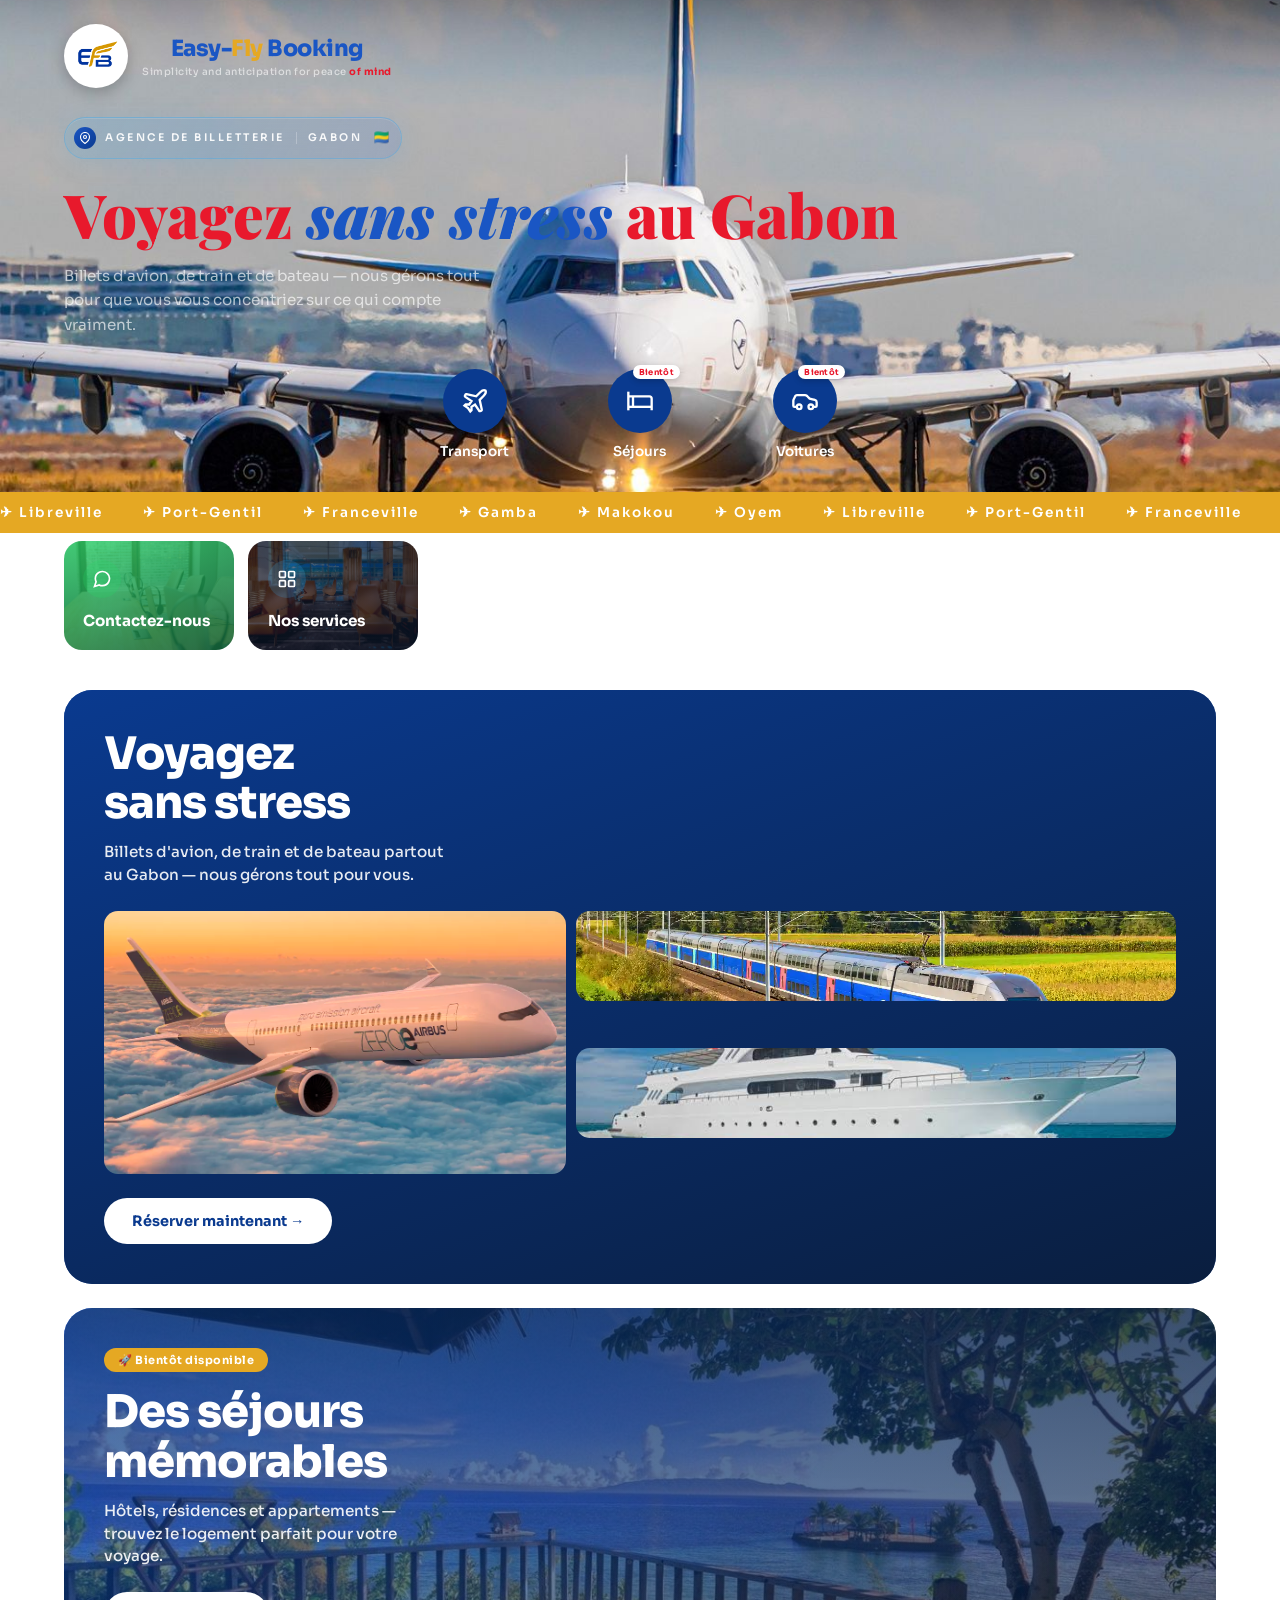
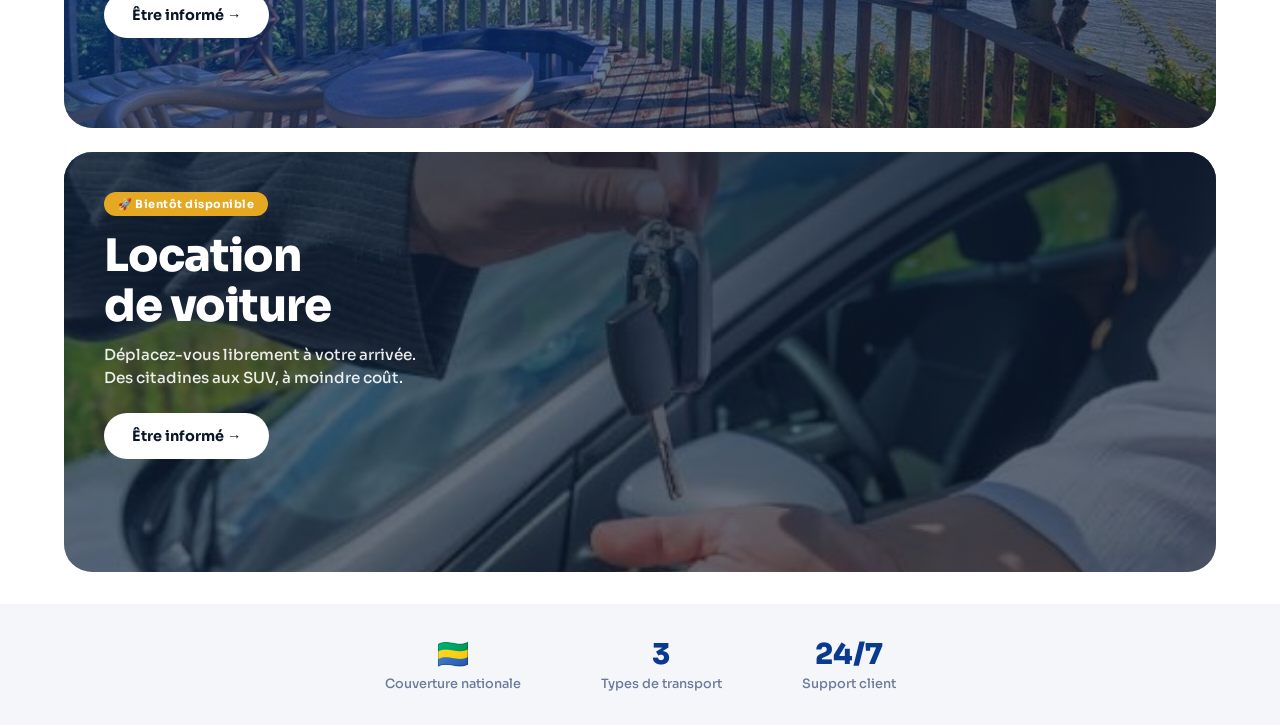
==== commit 1836cc26: "Rename index-10.html to index.html" ====
--- a/index.html
+++ b/index.html
@@ -25,7 +25,7 @@
   .topbar::before {
     content:''; position:absolute; inset:0; z-index:0;
     background:
-      url('images/header.jpg') center/cover no-repeat;
+      url('header.jpg') center/cover no-repeat;
   }
   .topbar > * { position:relative; z-index:2; }
   .topbar-logo {
@@ -160,12 +160,12 @@
   .mini-card.mini-contact {
     background:
       linear-gradient(160deg, rgba(37,211,102,0.78), rgba(20,100,60,0.85)),
-      url('images/contact.jpg') center/cover no-repeat;
+      url('contact.jpg') center/cover no-repeat;
   }
   .mini-card.mini-services {
     background:
       linear-gradient(160deg, rgba(10,22,40,0.55), rgba(10,22,40,0.80)),
-      url('images/lounge.webp') center/cover no-repeat;
+      url('lounge.webp') center/cover no-repeat;
   }
   .mini-card-icon {
     width:38px; height:38px; border-radius:50%;
@@ -191,7 +191,7 @@
   .action-services {
     background:
       linear-gradient(135deg, rgba(10,22,40,0.82), rgba(28,53,87,0.72)),
-      url('images/lounge.webp') center/cover no-repeat;
+      url('lounge.webp') center/cover no-repeat;
     color:#fff;
   }
   .action-icon {
@@ -408,7 +408,7 @@
 <!-- TOP BAR with round icons -->
 <div class="topbar">
   <div class="topbar-logo">
-    <img src="images/logo-efb.png" alt="Easy-Fly Booking" class="topbar-logo-img">
+    <img src="logo-efb.png" alt="Easy-Fly Booking" class="topbar-logo-img">
     <div class="topbar-logo-text">
       <div class="logo-name"><span class="c-blue">Easy</span><span class="c-blue">-</span><span class="c-gold">Fly</span> <span class="c-blue">Booking</span></div>
       <div class="logo-tagline">Simplicity and anticipation for peace <span class="red">of mind</span></div>
@@ -490,24 +490,24 @@
   <!-- TRANSPORT BLOCK -->
   <div class="big-block block-flights" onclick="window.location.href='contrat-reservation.html'">
     <div class="city-slideshow">
-      <div class="city-slide" style="background-image:url('images/ville1.jpg');"></div>
-      <div class="city-slide" style="background-image:url('images/ville2.jpg');"></div>
-      <div class="city-slide" style="background-image:url('images/ville3.jpg');"></div>
+      <div class="city-slide" style="background-image:url('ville1.jpg');"></div>
+      <div class="city-slide" style="background-image:url('ville2.jpg');"></div>
+      <div class="city-slide" style="background-image:url('ville3.jpg');"></div>
     </div>
     <div class="block-flights-overlay"></div>
     <div class="block-title">Voyagez<br>sans stress</div>
     <div class="block-sub">Billets d'avion, de train et de bateau partout au Gabon — nous gérons tout pour vous.</div>
     <div class="collage">
-      <img class="c1" src="images/avion.webp" alt="Avion">
-      <img class="c2" src="images/train.webp" alt="Train">
-      <img class="c3" src="images/bateau.jpg" alt="Bateau">
+      <img class="c1" src="avion.webp" alt="Avion">
+      <img class="c2" src="train.webp" alt="Train">
+      <img class="c3" src="bateau.jpg" alt="Bateau">
     </div>
     <a href="contrat-reservation.html" class="block-cta" onclick="event.stopPropagation()">Réserver maintenant →</a>
   </div>
 
   <!-- SEJOURS BLOCK -->
   <div class="big-block block-photo" onclick="openModal('Séjours')">
-    <div class="block-bg" style="background-image:linear-gradient(160deg,rgba(0,102,255,0.55),rgba(10,22,40,0.55)),url('images/sejour.jpg');background-size:cover;background-position:center;"></div>
+    <div class="block-bg" style="background-image:linear-gradient(160deg,rgba(0,102,255,0.55),rgba(10,22,40,0.55)),url('sejour.jpg');background-size:cover;background-position:center;"></div>
     <div class="block-badge-soon">🚀 Bientôt disponible</div>
     <div class="block-title">Des séjours<br>mémorables</div>
     <div class="block-sub">Hôtels, résidences et appartements — trouvez le logement parfait pour votre voyage.</div>
@@ -516,7 +516,7 @@
 
   <!-- VOITURES BLOCK -->
   <div class="big-block block-photo" onclick="openModal('Location de voitures')">
-    <div class="block-bg" style="background-image:linear-gradient(160deg,rgba(28,53,87,0.55),rgba(10,22,40,0.60)),url('images/voiture.jpg');background-size:cover;background-position:center;"></div>
+    <div class="block-bg" style="background-image:linear-gradient(160deg,rgba(28,53,87,0.55),rgba(10,22,40,0.60)),url('voiture.jpg');background-size:cover;background-position:center;"></div>
     <div class="block-badge-soon">🚀 Bientôt disponible</div>
     <div class="block-title">Location<br>de voiture</div>
     <div class="block-sub">Déplacez-vous librement à votre arrivée. Des citadines aux SUV, à moindre coût.</div>
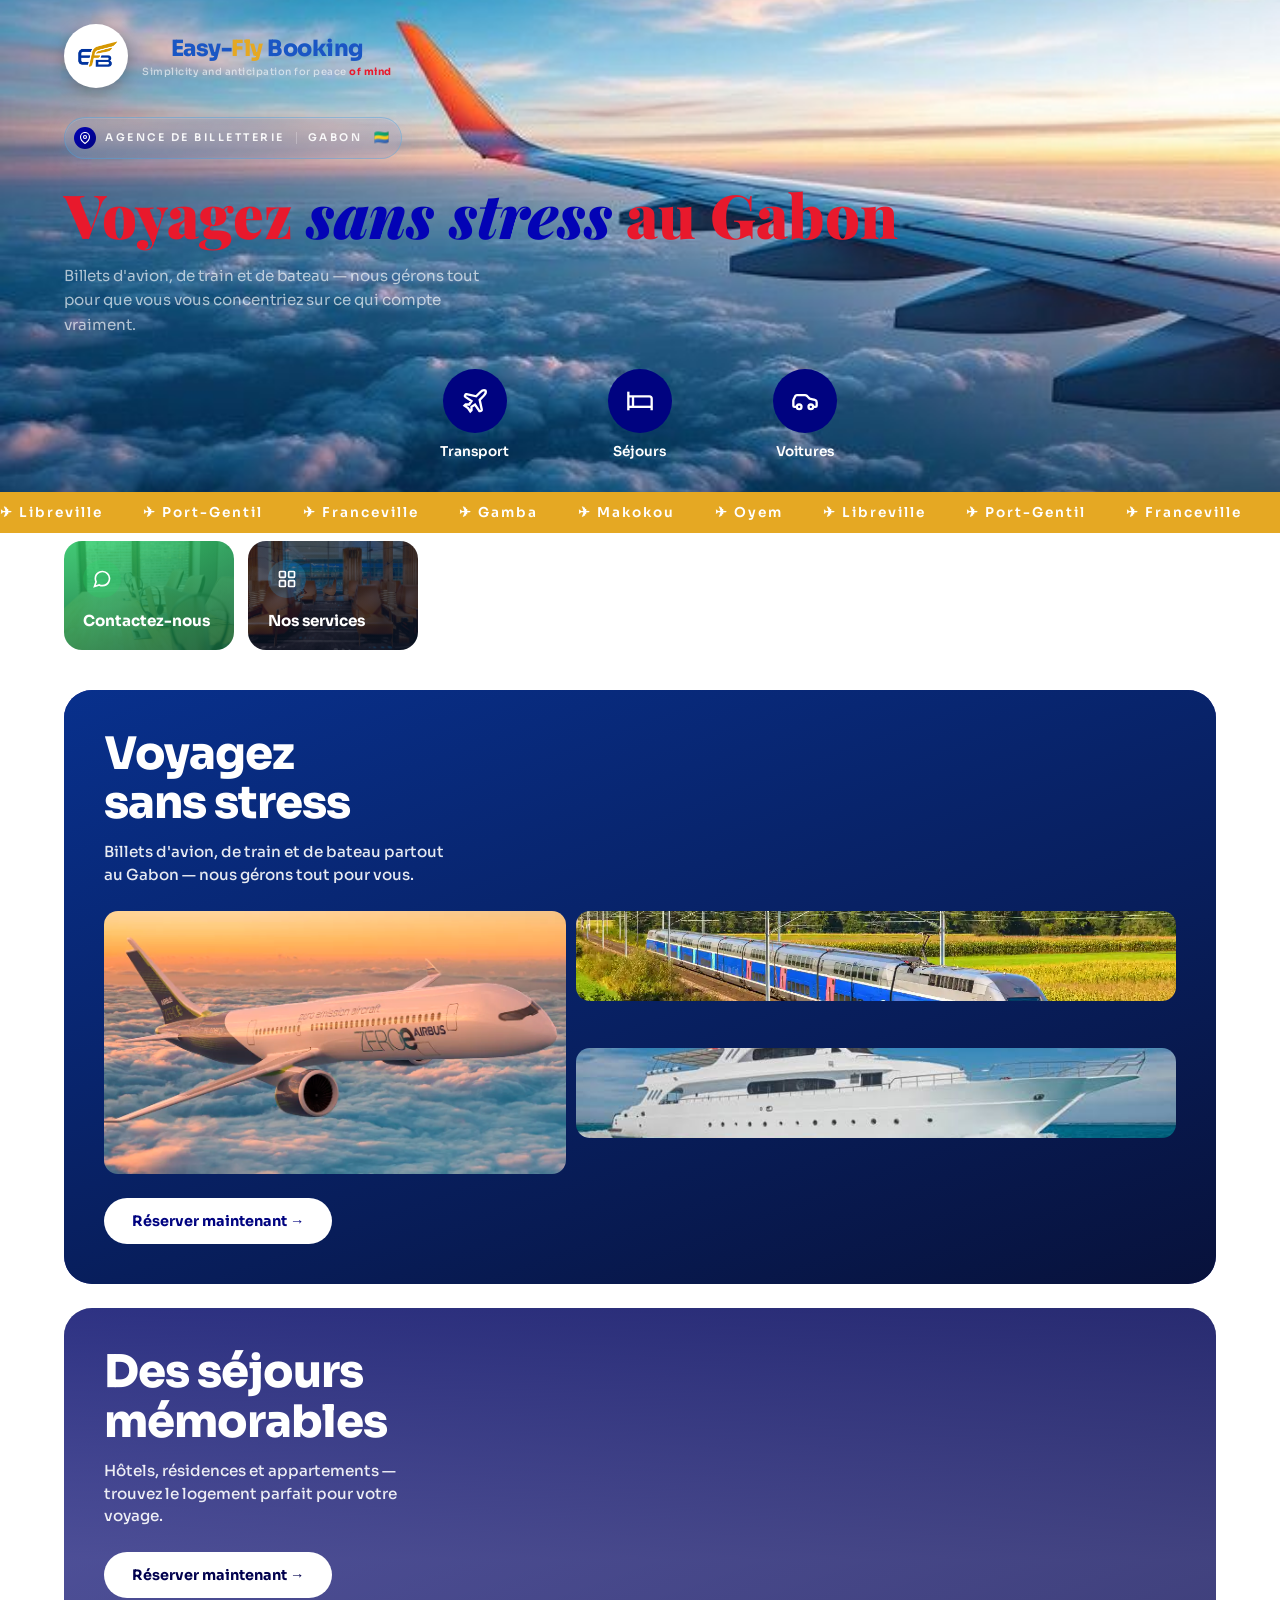
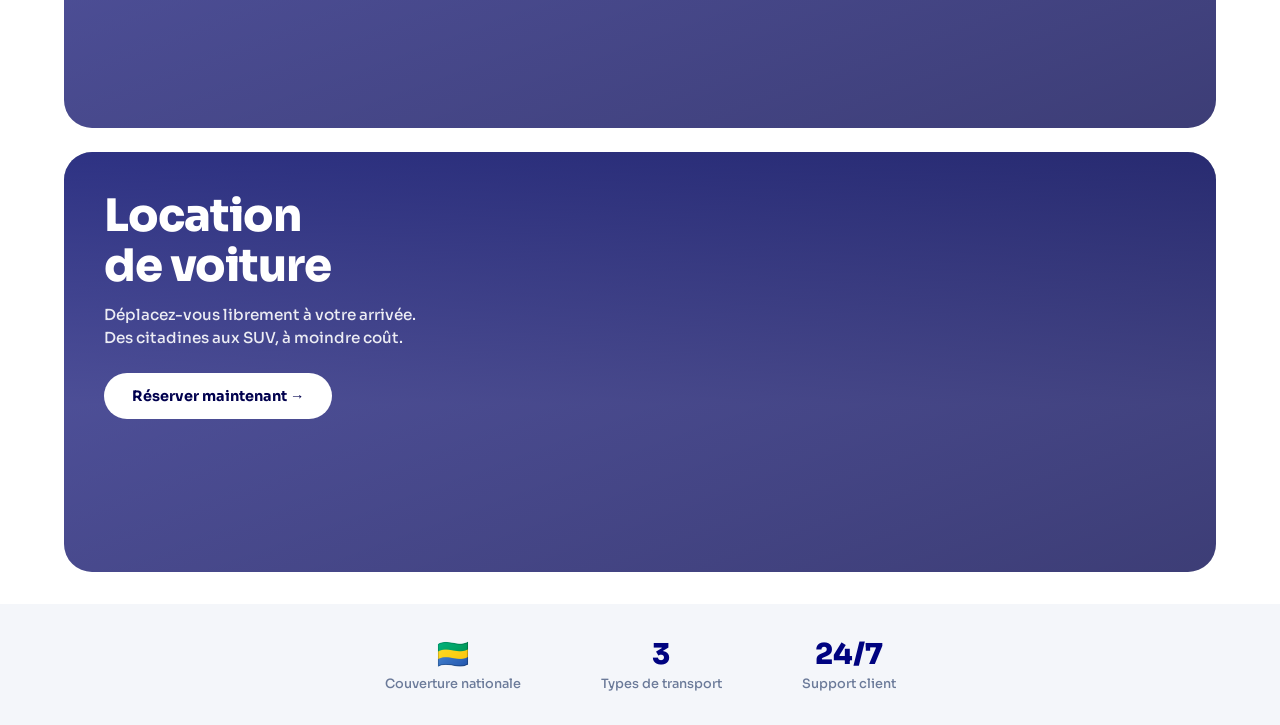
==== commit 7812b0b6: "Add files via upload" ====
--- a/index.html
+++ b/index.html
@@ -5,410 +5,14 @@
 <meta name="viewport" content="width=device-width, initial-scale=1.0">
 <title>Easy Fly Booking — Voyagez Sans Stress</title>
 <link href="https://fonts.googleapis.com/css2?family=Sora:wght@400;500;600;700;800&family=Playfair+Display:wght@700;900&display=swap" rel="stylesheet">
-<style>
-  :root {
-    --red:#E5A823; --blue:#0A3A8F; --blue-dark:#0A1628;
-    --sky:#1A56C4; --white:#fff; --ink:#0A1628;
-    --gray:#6B7A99; --light:#F4F6FA; --border:#E8EDF4;
-  }
-  *,*::before,*::after { margin:0; padding:0; box-sizing:border-box; }
-  html { scroll-behavior:smooth; }
-  body { font-family:'Sora',sans-serif; background:var(--white); color:var(--ink); -webkit-font-smoothing:antialiased; }
-
-  /* TOP NAV */
-  .topbar {
-    position:relative;
-    background:var(--blue-dark); color:#fff;
-    padding:1.5rem 5% 2rem;
-    overflow:hidden;
-  }
-  .topbar::before {
-    content:''; position:absolute; inset:0; z-index:0;
-    background:
-      url('header.jpg') center/cover no-repeat;
-  }
-  .topbar > * { position:relative; z-index:2; }
-  .topbar-logo {
-    display:flex; align-items:center; gap:14px;
-    margin-bottom:1.8rem;
-  }
-  .topbar-logo-img {
-    height:64px; width:64px; flex-shrink:0;
-    border-radius:50%;
-    background:#fff;
-    object-fit:contain;
-    padding:6px;
-    box-shadow:0 4px 16px rgba(0,0,0,0.25);
-  }
-  .topbar-logo-text { display:flex; flex-direction:column; gap:3px; align-items:center; }
-  .logo-name { text-align:center; }
-  .logo-name {
-    font-size:1.4rem; font-weight:800; letter-spacing:-0.5px; color:#fff;
-  }
-  .logo-name .c-blue { color:#1A56C4; }
-  .logo-name .c-gold { color:#E5A823; }
-  .logo-tagline {
-    font-size:0.62rem; font-weight:500; letter-spacing:0.5px;
-    color:rgba(255,255,255,0.6);
-  }
-  .logo-tagline .red { color:#E8192C; font-weight:700; }
-
-  /* ── HERO INLINE (dans le topbar) ── */
-  .hero-inline {
-    margin:1.8rem 0 2rem;
-  }
-  .hero-inline-badge {
-    display:inline-flex; align-items:center; gap:9px;
-    background:linear-gradient(120deg, rgba(58,171,240,0.18), rgba(0,102,255,0.10));
-    backdrop-filter:blur(14px);
-    border:1px solid rgba(58,171,240,0.35);
-    padding:9px 8px 9px 9px; border-radius:50px;
-    font-family:'Sora',sans-serif;
-    font-size:0.66rem; font-weight:600;
-    letter-spacing:2.5px; text-transform:uppercase;
-    color:rgba(255,255,255,0.92); margin-bottom:1.4rem; width:fit-content;
-    box-shadow:0 4px 24px rgba(58,171,240,0.15), inset 0 1px 0 rgba(255,255,255,0.12);
-  }
-  .hero-inline-badge .badge-pin {
-    display:inline-flex; align-items:center; justify-content:center;
-    width:22px; height:22px; border-radius:50%;
-    background:linear-gradient(135deg, var(--sky), var(--blue));
-    flex-shrink:0;
-  }
-  .hero-inline-badge .badge-pin svg {
-    width:12px; height:12px; stroke:#fff; stroke-width:2.2; fill:none;
-  }
-  .hero-inline-badge .badge-flag { font-size:0.85rem; margin-left:2px; }
-  .hero-inline-badge .badge-divider {
-    width:1px; height:12px; background:rgba(255,255,255,0.25);
-    margin:0 2px;
-  }
-  @keyframes pulse { 0%,100%{opacity:1;transform:scale(1);} 50%{opacity:0.5;transform:scale(0.8);} }
-  .hero-inline h1 {
-    font-family:'Playfair Display',serif;
-    font-size:clamp(2.4rem,7vw,3.8rem);
-    font-weight:900; line-height:1.1; color:#fff;
-    margin-bottom:1rem;
-  }
-  .hero-inline h1 em { font-style:italic; color:var(--sky); }
-  .hero-inline h1 .h1-red { color:#E8192C; }
-  .hero-inline p {
-    font-family:'Sora',sans-serif;
-    font-size:0.95rem; line-height:1.6;
-    color:rgba(255,255,255,0.65); max-width:440px;
-  }
-
-  /* ROUND ICON NAV */
-  .icon-nav {
-    display:flex; justify-content:space-around; gap:1rem;
-    max-width:480px;
-  }
-  .icon-item {
-    display:flex; flex-direction:column; align-items:center; gap:10px;
-    cursor:pointer; text-decoration:none;
-    flex:1;
-  }
-  .icon-circle {
-    width:64px; height:64px; border-radius:50%;
-    background:var(--blue);
-    display:flex; align-items:center; justify-content:center;
-    transition:transform 0.25s, background 0.25s;
-    position:relative;
-  }
-  .icon-item:hover .icon-circle { transform:translateY(-4px); background:var(--sky); }
-  .icon-circle svg { width:28px; height:28px; stroke:#fff; stroke-width:2; fill:none; }
-  .icon-label { font-size:0.85rem; font-weight:600; color:#fff; }
-  .icon-soon {
-    position:absolute; top:-4px; right:-8px;
-    background:#fff; color:#E8192C;
-    font-size:0.52rem; font-weight:700; padding:2px 6px;
-    border-radius:50px; letter-spacing:0.3px;
-    box-shadow:0 2px 6px rgba(0,0,0,0.2);
-  }
-
-  /* SCROLLING BAND */
-  .dest-band {
-    background:#E5A823; padding:12px 0; overflow:hidden;
-  }
-  .dest-band-track {
-    display:flex; gap:2.5rem; white-space:nowrap;
-    animation:bandScroll 20s linear infinite;
-  }
-  .dest-band-item {
-    font-family:'Sora',sans-serif; font-size:0.85rem; font-weight:600;
-    letter-spacing:2px; color:#fff; flex-shrink:0;
-    display:inline-flex; align-items:center; gap:8px;
-  }
-  @keyframes bandScroll { from{transform:translateX(0);} to{transform:translateX(-50%);} }
-
-  /* HORIZONTAL SCROLL CARDS */
-  .scroll-cards {
-    display:flex; gap:0.9rem; overflow-x:auto;
-    padding:1.5rem 5%; margin-top:-1rem;
-    scrollbar-width:none;
-  }
-  .scroll-cards::-webkit-scrollbar { display:none; }
-  .mini-card {
-    flex-shrink:0; width:170px;
-    background:var(--blue-dark); color:#fff;
-    border-radius:18px; padding:1.2rem;
-    display:flex; flex-direction:column; gap:0.8rem;
-    text-decoration:none;
-    transition:transform 0.2s;
-  }
-  .mini-card:hover { transform:translateY(-3px); }
-  .mini-card.mini-contact {
-    background:
-      linear-gradient(160deg, rgba(37,211,102,0.78), rgba(20,100,60,0.85)),
-      url('contact.jpg') center/cover no-repeat;
-  }
-  .mini-card.mini-services {
-    background:
-      linear-gradient(160deg, rgba(10,22,40,0.55), rgba(10,22,40,0.80)),
-      url('lounge.webp') center/cover no-repeat;
-  }
-  .mini-card-icon {
-    width:38px; height:38px; border-radius:50%;
-    background:rgba(58,171,240,0.2);
-    display:flex; align-items:center; justify-content:center;
-    font-size:1.1rem;
-  }
-  .mini-card h4 { font-size:0.95rem; font-weight:700; line-height:1.3; }
-
-  /* ACTION BLOCKS */
-  .action-blocks {
-    display:flex; flex-direction:column; gap:12px;
-    padding:1.5rem 5% 0.5rem;
-  }
-  .action-block {
-    display:flex; align-items:center; gap:14px;
-    border-radius:18px; padding:1.1rem 1.2rem;
-    text-decoration:none;
-    transition:transform 0.2s, box-shadow 0.2s;
-  }
-  .action-block:hover { transform:translateY(-3px); box-shadow:0 12px 32px rgba(0,0,0,0.14); }
-  .action-contact { background:#25D366; color:#fff; }
-  .action-services {
-    background:
-      linear-gradient(135deg, rgba(10,22,40,0.82), rgba(28,53,87,0.72)),
-      url('lounge.webp') center/cover no-repeat;
-    color:#fff;
-  }
-  .action-icon {
-    width:48px; height:48px; border-radius:14px; flex-shrink:0;
-    background:rgba(255,255,255,0.18);
-    display:flex; align-items:center; justify-content:center;
-  }
-  .action-icon svg { width:24px; height:24px; stroke:#fff; stroke-width:2; fill:none; }
-  .action-text { flex:1; display:flex; flex-direction:column; gap:2px; }
-  .action-text b { font-size:1.05rem; font-weight:700; }
-  .action-text span { font-size:0.78rem; opacity:0.85; }
-  .action-arrow { font-size:1.3rem; opacity:0.8; }
-
-  /* BIG BLOCKS */
-  .blocks { padding:1rem 5% 2rem; display:flex; flex-direction:column; gap:1.5rem; }
-
-  .big-block {
-    border-radius:28px; overflow:hidden;
-    position:relative; min-height:380px;
-    display:flex; flex-direction:column;
-    padding:2.5rem;
-    cursor:pointer;
-    transition:transform 0.3s;
-  }
-  .big-block:hover { transform:scale(0.99); }
-
-  .block-flights {
-    position:relative;
-    background:var(--blue);
-    color:#fff;
-    overflow:hidden;
-  }
-  .block-flights > * { position:relative; z-index:3; }
-  /* Diaporama de villes en fond */
-  .city-slideshow {
-    position:absolute; inset:0; z-index:1;
-  }
-  .city-slide {
-    position:absolute; inset:0;
-    background-size:cover; background-position:center;
-    opacity:0;
-    animation:citySlide 15s infinite;
-  }
-  .city-slide:nth-child(1){ animation-delay:0s; }
-  .city-slide:nth-child(2){ animation-delay:5s; }
-  .city-slide:nth-child(3){ animation-delay:10s; }
-  @keyframes citySlide {
-    0%   { opacity:0; }
-    8%   { opacity:1; }
-    30%  { opacity:1; }
-    38%  { opacity:0; }
-    100% { opacity:0; }
-  }
-  .block-flights-overlay {
-    position:absolute; inset:0; z-index:2;
-    background:linear-gradient(160deg, rgba(10,58,143,0.82) 0%, rgba(10,22,40,0.78) 100%);
-  }
-  .block-title {
-    font-size:2.2rem; font-weight:800;
-    line-height:1.1; letter-spacing:-1px;
-    margin-bottom:0.8rem;
-  }
-  .block-sub {
-    font-size:0.95rem; font-weight:500;
-    opacity:0.9; line-height:1.5; max-width:340px;
-  }
-
-  /* photo collage for flights */
-  .collage {
-    display:grid;
-    grid-template-columns:1fr 1.3fr;
-    gap:10px; margin-top:auto; padding-top:1.5rem;
-    position:relative;
-  }
-  .collage img { width:100%; border-radius:14px; object-fit:cover; }
-  .collage .c1 { grid-row:span 2; height:100%; min-height:160px; }
-  .collage .c2 { height:90px; }
-  .collage .c3 { height:90px; }
-  .collage-icons {
-    position:absolute; top:50%; left:50%;
-    transform:translate(-50%,-50%);
-    display:flex; gap:10px; z-index:5;
-  }
-  .collage-badge {
-    width:48px; height:48px; border-radius:50%;
-    background:#fff; display:flex; align-items:center; justify-content:center;
-    box-shadow:0 4px 16px rgba(0,0,0,0.2); font-size:1.2rem;
-  }
-  .collage-badge.active { background:var(--sky); }
-
-  .block-photo {
-    color:#fff; justify-content:flex-start;
-  }
-  .block-photo::before {
-    content:''; position:absolute; inset:0;
-    background:linear-gradient(180deg, rgba(10,22,40,0.55) 0%, rgba(10,22,40,0.15) 60%);
-    z-index:1;
-  }
-  .block-photo > * { position:relative; z-index:2; }
-  .block-bg {
-    position:absolute; inset:0; z-index:0;
-    background-size:cover; background-position:center;
-  }
-  .block-badge-soon {
-    display:inline-block; background:var(--red); color:#fff;
-    font-size:0.7rem; font-weight:700; padding:5px 14px;
-    border-radius:50px; margin-bottom:1rem; width:fit-content;
-    letter-spacing:0.5px;
-  }
-
-  /* CTA BUTTON */
-  .block-cta {
-    margin-top:1.5rem;
-    background:#fff; color:var(--blue);
-    border:none; cursor:pointer;
-    padding:14px 28px; border-radius:50px;
-    font-family:'Sora',sans-serif; font-weight:700; font-size:0.9rem;
-    width:fit-content; text-decoration:none;
-    display:inline-flex; align-items:center; gap:8px;
-    transition:transform 0.2s;
-  }
-  .block-cta:hover { transform:translateX(4px); }
-  .block-photo .block-cta { background:#fff; color:var(--ink); }
-
-  /* STATS STRIP */
-  .stats-strip {
-    background:var(--light);
-    display:flex; justify-content:space-around;
-    padding:2rem 5%; flex-wrap:wrap; gap:1.5rem;
-    text-align:center;
-  }
-  .stat b { display:block; font-size:1.8rem; font-weight:800; color:var(--blue); }
-  .stat span { font-size:0.8rem; color:var(--gray); font-weight:500; }
-
-  /* BOTTOM TAB BAR */
-  .tabbar {
-    position:sticky; bottom:0; z-index:50;
-    background:#fff; border-top:1px solid var(--border);
-    display:flex; justify-content:space-around;
-    padding:0.8rem 0 1.2rem;
-  }
-  .tab {
-    display:flex; flex-direction:column; align-items:center; gap:4px;
-    text-decoration:none; color:var(--gray);
-    font-size:0.7rem; font-weight:600;
-    cursor:pointer;
-  }
-  .tab svg { width:22px; height:22px; stroke:currentColor; stroke-width:2; fill:none; }
-  .tab.active { color:var(--ink); }
-
-  /* TRANSPORT CHOICES */
-  .transport-choices { display:flex; flex-direction:column; gap:10px; }
-  .transport-choice {
-    display:flex; align-items:center; gap:14px;
-    background:var(--light); border:1.5px solid var(--border);
-    border-radius:14px; padding:12px 14px;
-    text-decoration:none; color:var(--ink);
-    transition:border-color 0.2s, transform 0.2s, box-shadow 0.2s;
-  }
-  .transport-choice:hover {
-    border-color:var(--blue); transform:translateY(-2px);
-    box-shadow:0 8px 24px rgba(0,0,0,0.1);
-  }
-  .tc-icon {
-    width:46px; height:46px; border-radius:12px; flex-shrink:0;
-    display:flex; align-items:center; justify-content:center;
-  }
-  .tc-icon svg { width:22px; height:22px; stroke:#fff; stroke-width:2; fill:none; }
-  .tc-text { flex:1; text-align:left; display:flex; flex-direction:column; }
-  .tc-text b { font-size:1rem; font-weight:700; }
-  .tc-text span { font-size:0.75rem; color:var(--gray); }
-  .tc-arrow { color:var(--gray); font-size:1.1rem; }
-
-  /* MODAL */
-  .modal {
-    display:none; position:fixed; inset:0; z-index:9999;
-    background:rgba(10,22,40,0.85); backdrop-filter:blur(6px);
-    align-items:center; justify-content:center; padding:1.5rem;
-  }
-  .modal-box {
-    background:#fff; border-radius:24px; max-width:380px; width:100%;
-    padding:2.5rem 2rem; text-align:center;
-    box-shadow:0 30px 80px rgba(0,0,0,0.4);
-  }
-  .modal-icon {
-    width:64px; height:64px; border-radius:50%;
-    background:linear-gradient(135deg,var(--blue),var(--sky));
-    display:flex; align-items:center; justify-content:center;
-    margin:0 auto 1.2rem; font-size:1.8rem;
-  }
-  .modal-box h3 { font-size:1.3rem; font-weight:800; margin-bottom:0.8rem; }
-  .modal-box p { color:var(--gray); font-size:0.9rem; line-height:1.6; margin-bottom:1.5rem; }
-  .modal-wa {
-    display:flex; align-items:center; justify-content:center; gap:8px;
-    background:#25D366; color:#fff; text-decoration:none;
-    padding:13px; border-radius:12px; font-weight:700; font-size:0.9rem; margin-bottom:10px;
-  }
-  .modal-close {
-    width:100%; background:var(--light); color:var(--gray); border:none;
-    border-radius:12px; padding:13px; font-family:'Sora',sans-serif;
-    font-weight:600; font-size:0.9rem; cursor:pointer;
-  }
-
-  @media (min-width:768px) {
-    .icon-nav { margin:0 auto; }
-    .stats-strip { justify-content:center; gap:5rem; }
-    .big-block { min-height:420px; }
-    .block-title { font-size:2.8rem; }
-  }
-</style>
+  <link rel="stylesheet" href="style.css">
 </head>
-<body>
+<body class="page-index">
 
 <!-- TOP BAR with round icons -->
 <div class="topbar">
   <div class="topbar-logo">
-    <img src="logo-efb.png" alt="Easy-Fly Booking" class="topbar-logo-img">
+    <img src="images/logo-efb.png" alt="Easy-Fly Booking" class="topbar-logo-img">
     <div class="topbar-logo-text">
       <div class="logo-name"><span class="c-blue">Easy</span><span class="c-blue">-</span><span class="c-gold">Fly</span> <span class="c-blue">Booking</span></div>
       <div class="logo-tagline">Simplicity and anticipation for peace <span class="red">of mind</span></div>
@@ -433,16 +37,14 @@
       </div>
       <span class="icon-label">Transport</span>
     </a>
-    <a class="icon-item" onclick="openModal('Séjours')">
+    <a class="icon-item" onclick="openReservation('Séjours')">
       <div class="icon-circle">
-        <span class="icon-soon">Bientôt</span>
         <svg viewBox="0 0 24 24"><path d="M2 4v16"/><path d="M2 8h18a2 2 0 0 1 2 2v10"/><path d="M2 17h20"/><path d="M6 8v9"/></svg>
       </div>
       <span class="icon-label">Séjours</span>
     </a>
-    <a class="icon-item" onclick="openModal('Location de voitures')">
+    <a class="icon-item" onclick="openReservation('Location de voitures')">
       <div class="icon-circle">
-        <span class="icon-soon">Bientôt</span>
         <svg viewBox="0 0 24 24"><path d="M19 17h2c.6 0 1-.4 1-1v-3c0-.9-.7-1.7-1.5-1.9C18.7 10.6 16 10 16 10s-1.3-1.4-2.2-2.3c-.5-.4-1.1-.7-1.8-.7H5c-.6 0-1.1.4-1.4.9l-1.4 2.9A3.7 3.7 0 0 0 2 12v4c0 .6.4 1 1 1h2"/><circle cx="7" cy="17" r="2"/><circle cx="17" cy="17" r="2"/></svg>
       </div>
       <span class="icon-label">Voitures</span>
@@ -490,37 +92,45 @@
   <!-- TRANSPORT BLOCK -->
   <div class="big-block block-flights" onclick="window.location.href='contrat-reservation.html'">
     <div class="city-slideshow">
-      <div class="city-slide" style="background-image:url('ville1.jpg');"></div>
-      <div class="city-slide" style="background-image:url('ville2.jpg');"></div>
-      <div class="city-slide" style="background-image:url('ville3.jpg');"></div>
+      <div class="city-slide" style="background-image:url('images/ville1.jpg');"></div>
+      <div class="city-slide" style="background-image:url('images/ville2.jpg');"></div>
+      <div class="city-slide" style="background-image:url('images/ville3.jpg');"></div>
     </div>
     <div class="block-flights-overlay"></div>
     <div class="block-title">Voyagez<br>sans stress</div>
     <div class="block-sub">Billets d'avion, de train et de bateau partout au Gabon — nous gérons tout pour vous.</div>
     <div class="collage">
-      <img class="c1" src="avion.webp" alt="Avion">
-      <img class="c2" src="train.webp" alt="Train">
-      <img class="c3" src="bateau.jpg" alt="Bateau">
+      <img class="c1" src="images/avion.webp" alt="Avion">
+      <img class="c2" src="images/train.webp" alt="Train">
+      <img class="c3" src="images/bateau.jpg" alt="Bateau">
     </div>
     <a href="contrat-reservation.html" class="block-cta" onclick="event.stopPropagation()">Réserver maintenant →</a>
   </div>
 
   <!-- SEJOURS BLOCK -->
-  <div class="big-block block-photo" onclick="openModal('Séjours')">
-    <div class="block-bg" style="background-image:linear-gradient(160deg,rgba(0,102,255,0.55),rgba(10,22,40,0.55)),url('sejour.jpg');background-size:cover;background-position:center;"></div>
-    <div class="block-badge-soon">🚀 Bientôt disponible</div>
+  <div class="big-block block-photo" onclick="openReservation('Séjours')">
+    <div class="slideshow-3">
+      <div class="slide-3" style="background-image:url('images/sejour.jpg');"></div>
+      <div class="slide-3" style="background-image:url('images/sejour1.jpg');"></div>
+      <div class="slide-3" style="background-image:url('images/sejour2.jpg');"></div>
+    </div>
+    <div class="block-photo-overlay"></div>
     <div class="block-title">Des séjours<br>mémorables</div>
     <div class="block-sub">Hôtels, résidences et appartements — trouvez le logement parfait pour votre voyage.</div>
-    <a class="block-cta" onclick="event.stopPropagation(); openModal('Séjours')">Être informé →</a>
+    <a class="block-cta" onclick="event.stopPropagation(); openReservation('Séjours')">Réserver maintenant →</a>
   </div>
 
   <!-- VOITURES BLOCK -->
-  <div class="big-block block-photo" onclick="openModal('Location de voitures')">
-    <div class="block-bg" style="background-image:linear-gradient(160deg,rgba(28,53,87,0.55),rgba(10,22,40,0.60)),url('voiture.jpg');background-size:cover;background-position:center;"></div>
-    <div class="block-badge-soon">🚀 Bientôt disponible</div>
+  <div class="big-block block-photo" onclick="openReservation('Location de voitures')">
+    <div class="slideshow-3">
+      <div class="slide-3" style="background-image:url('images/voiture-parking.jpg');"></div>
+      <div class="slide-3" style="background-image:url('images/voiture.jpg');"></div>
+      <div class="slide-3" style="background-image:url('images/voiture2.jpg');"></div>
+    </div>
+    <div class="block-photo-overlay"></div>
     <div class="block-title">Location<br>de voiture</div>
     <div class="block-sub">Déplacez-vous librement à votre arrivée. Des citadines aux SUV, à moindre coût.</div>
-    <a class="block-cta" onclick="event.stopPropagation(); openModal('Location de voitures')">Être informé →</a>
+    <a class="block-cta" onclick="event.stopPropagation(); openReservation('Location de voitures')">Réserver maintenant →</a>
   </div>
 
 </div>
@@ -564,24 +174,33 @@
   </div>
 </div>
 
-<script>
-function openTransport() {
-  document.getElementById('transport-modal').style.display = 'flex';
-  document.body.style.overflow = 'hidden';
-}
-function closeTransport() {
-  document.getElementById('transport-modal').style.display = 'none';
-  document.body.style.overflow = '';
-}
-document.getElementById('transport-modal').addEventListener('click', function(e){
-  if (e.target === this) closeTransport();
-});
-
-function openModal(service) {
-  var msg = 'Bonjour, je suis intéressé(e) par votre futur service : ' + service + '. Pouvez-vous me tenir informé(e) ?';
-  window.open('https://wa.me/241065033140?text=' + encodeURIComponent(msg), '_blank');
-}
-</script>
-
+
+<!-- MODALE RÉSERVATION (Séjours / Voitures) -->
+<div class="modal" id="reservation-modal">
+  <div class="modal-box" style="max-width:440px;">
+    <h3 id="resa-title" style="margin-bottom:0.4rem;">Réservation</h3>
+    <p style="margin-bottom:1.2rem;color:var(--gray);font-size:0.88rem;">Remplissez ce formulaire, nous vous répondons sur WhatsApp.</p>
+
+    <div class="resa-form">
+      <input id="resa-nom" type="text" placeholder="Votre nom complet *" class="resa-input">
+      <input id="resa-tel" type="tel" placeholder="Votre téléphone *" class="resa-input">
+      <input id="resa-ville" type="text" placeholder="Ville / destination *" class="resa-input">
+      <div class="resa-row">
+        <input id="resa-datedebut" type="text" onfocus="(this.type='date')" placeholder="Date début *" class="resa-input">
+        <input id="resa-datefin" type="text" onfocus="(this.type='date')" placeholder="Date fin *" class="resa-input">
+      </div>
+      <textarea id="resa-details" placeholder="Détails (nb de personnes, type de véhicule, budget...)" class="resa-input" rows="3"></textarea>
+    </div>
+
+    <div id="resa-alert" style="display:none;color:#E8192C;font-size:0.82rem;margin:8px 0;"></div>
+
+    <a id="resa-send" href="#" target="_blank" onclick="return envoyerReservation()" class="resa-btn">
+      💬 Envoyer sur WhatsApp
+    </a>
+    <button class="modal-close" onclick="closeReservation()" style="margin-top:10px;">Annuler</button>
+  </div>
+</div>
+
+  <script src="script.js"></script>
 </body>
-</html>
+</html>
--- a/style.css
+++ b/style.css
@@ -0,0 +1,814 @@
+/* =========================================================
+   EASY-FLY BOOKING — Feuille de style du site
+   ---------------------------------------------------------
+   1. Base commune (variables, reset)
+   2. Page d'accueil          -> body.page-index
+   3. Page Nos services       -> body.page-services
+   4. Page Contrat            -> body.page-contrat
+   ========================================================= */
+
+/* ============ 1. BASE COMMUNE ============ */
+:root {
+  --red:#E5A823; --blue:#000380; --blue-dark:#00004e;
+  --sky:#0303b5; --white:#fff; --ink:#00004e;
+  --gray:#6B7A99; --light:#F4F6FA; --border:#E8EDF4;
+  --violet:#6a40da; --lavande:#a875ff;
+}
+
+*, *::before, *::after { margin:0; padding:0; box-sizing:border-box; }
+html { scroll-behavior:smooth; }
+
+
+/* ============ 2. PAGE D'ACCUEIL ============ */
+body.page-index { font-family:'Sora',sans-serif; background:var(--white); color:var(--ink); -webkit-font-smoothing:antialiased; }
+.page-index /* TOP NAV */
+  .topbar {
+    position:relative;
+    background:var(--blue-dark); color:#fff;
+    padding:1.5rem 5% 2rem;
+    overflow:hidden;
+  }
+.page-index .topbar::before {
+    content:''; position:absolute; inset:0; z-index:0;
+    background:
+      url('images/header-avion.jpg') center/cover no-repeat;
+  }
+.page-index .topbar > * { position:relative; z-index:2; }
+.page-index .topbar-logo {
+    display:flex; align-items:center; gap:14px;
+    margin-bottom:1.8rem;
+  }
+.page-index .topbar-logo-img {
+    height:64px; width:64px; flex-shrink:0;
+    border-radius:50%;
+    background:#fff;
+    object-fit:contain;
+    padding:6px;
+    box-shadow:0 4px 16px rgba(0,0,0,0.25);
+  }
+.page-index .topbar-logo-text { display:flex; flex-direction:column; gap:3px; align-items:center; }
+.page-index .logo-name { text-align:center; }
+.page-index .logo-name {
+    font-size:1.4rem; font-weight:800; letter-spacing:-0.5px; color:#fff;
+  }
+.page-index .logo-name .c-blue { color:#1A56C4; }
+.page-index .logo-name .c-gold { color:#E5A823; }
+.page-index .logo-tagline {
+    font-size:0.62rem; font-weight:500; letter-spacing:0.5px;
+    color:rgba(255,255,255,0.6);
+  }
+.page-index .logo-tagline .red { color:#E8192C; font-weight:700; }
+.page-index /* ── HERO INLINE (dans le topbar) ── */
+  .hero-inline {
+    margin:1.8rem 0 2rem;
+  }
+.page-index .hero-inline-badge {
+    display:inline-flex; align-items:center; gap:9px;
+    background:linear-gradient(120deg, rgba(58,171,240,0.18), rgba(0,102,255,0.10));
+    backdrop-filter:blur(14px);
+    border:1px solid rgba(58,171,240,0.35);
+    padding:9px 8px 9px 9px; border-radius:50px;
+    font-family:'Sora',sans-serif;
+    font-size:0.66rem; font-weight:600;
+    letter-spacing:2.5px; text-transform:uppercase;
+    color:rgba(255,255,255,0.92); margin-bottom:1.4rem; width:fit-content;
+    box-shadow:0 4px 24px rgba(58,171,240,0.15), inset 0 1px 0 rgba(255,255,255,0.12);
+  }
+.page-index .hero-inline-badge .badge-pin {
+    display:inline-flex; align-items:center; justify-content:center;
+    width:22px; height:22px; border-radius:50%;
+    background:linear-gradient(135deg, var(--sky), var(--blue));
+    flex-shrink:0;
+  }
+.page-index .hero-inline-badge .badge-pin svg {
+    width:12px; height:12px; stroke:#fff; stroke-width:2.2; fill:none;
+  }
+.page-index .hero-inline-badge .badge-flag { font-size:0.85rem; margin-left:2px; }
+.page-index .hero-inline-badge .badge-divider {
+    width:1px; height:12px; background:rgba(255,255,255,0.25);
+    margin:0 2px;
+  }
+@keyframes pulse { 0%,100%{opacity:1;transform:scale(1);} 50%{opacity:0.5;transform:scale(0.8);} }
+.page-index .hero-inline h1 {
+    font-family:'Playfair Display',serif;
+    font-size:clamp(2.4rem,7vw,3.8rem);
+    font-weight:900; line-height:1.1; color:#fff;
+    margin-bottom:1rem;
+  }
+.page-index .hero-inline h1 em { font-style:italic; color:var(--sky); }
+.page-index .hero-inline h1 .h1-red { color:#E8192C; }
+.page-index .hero-inline p {
+    font-family:'Sora',sans-serif;
+    font-size:0.95rem; line-height:1.6;
+    color:rgba(255,255,255,0.65); max-width:440px;
+  }
+.page-index /* ROUND ICON NAV */
+  .icon-nav {
+    display:flex; justify-content:space-around; gap:1rem;
+    max-width:480px;
+  }
+.page-index .icon-item {
+    display:flex; flex-direction:column; align-items:center; gap:10px;
+    cursor:pointer; text-decoration:none;
+    flex:1;
+  }
+.page-index .icon-circle {
+    width:64px; height:64px; border-radius:50%;
+    background:var(--blue);
+    display:flex; align-items:center; justify-content:center;
+    transition:transform 0.25s, background 0.25s;
+    position:relative;
+  }
+.page-index .icon-item:hover .icon-circle { transform:translateY(-4px); background:var(--sky); }
+.page-index .icon-circle svg { width:28px; height:28px; stroke:#fff; stroke-width:2; fill:none; }
+.page-index .icon-label { font-size:0.85rem; font-weight:600; color:#fff; }
+.page-index .icon-soon {
+    position:absolute; top:-4px; right:-8px;
+    background:#fff; color:#E8192C;
+    font-size:0.52rem; font-weight:700; padding:2px 6px;
+    border-radius:50px; letter-spacing:0.3px;
+    box-shadow:0 2px 6px rgba(0,0,0,0.2);
+  }
+.page-index /* SCROLLING BAND */
+  .dest-band {
+    background:#E5A823; padding:12px 0; overflow:hidden;
+  }
+.page-index .dest-band-track {
+    display:flex; gap:2.5rem; white-space:nowrap;
+    animation:bandScroll 20s linear infinite;
+  }
+.page-index .dest-band-item {
+    font-family:'Sora',sans-serif; font-size:0.85rem; font-weight:600;
+    letter-spacing:2px; color:#fff; flex-shrink:0;
+    display:inline-flex; align-items:center; gap:8px;
+  }
+@keyframes bandScroll { from{transform:translateX(0);} to{transform:translateX(-50%);} }
+.page-index /* HORIZONTAL SCROLL CARDS */
+  .scroll-cards {
+    display:flex; gap:0.9rem; overflow-x:auto;
+    padding:1.5rem 5%; margin-top:-1rem;
+    scrollbar-width:none;
+  }
+.page-index .scroll-cards::-webkit-scrollbar { display:none; }
+.page-index .mini-card {
+    flex-shrink:0; width:170px;
+    background:var(--blue-dark); color:#fff;
+    border-radius:18px; padding:1.2rem;
+    display:flex; flex-direction:column; gap:0.8rem;
+    text-decoration:none;
+    transition:transform 0.2s;
+  }
+.page-index .mini-card:hover { transform:translateY(-3px); }
+.page-index .mini-card.mini-contact {
+    background:
+      linear-gradient(160deg, rgba(37,211,102,0.78), rgba(20,100,60,0.85)),
+      url('images/contact.jpg') center/cover no-repeat;
+  }
+.page-index .mini-card.mini-services {
+    background:
+      linear-gradient(160deg, rgba(10,22,40,0.55), rgba(10,22,40,0.80)),
+      url('images/lounge.webp') center/cover no-repeat;
+  }
+.page-index .mini-card-icon {
+    width:38px; height:38px; border-radius:50%;
+    background:rgba(58,171,240,0.2);
+    display:flex; align-items:center; justify-content:center;
+    font-size:1.1rem;
+  }
+.page-index .mini-card h4 { font-size:0.95rem; font-weight:700; line-height:1.3; }
+.page-index /* ACTION BLOCKS */
+  .action-blocks {
+    display:flex; flex-direction:column; gap:12px;
+    padding:1.5rem 5% 0.5rem;
+  }
+.page-index .action-block {
+    display:flex; align-items:center; gap:14px;
+    border-radius:18px; padding:1.1rem 1.2rem;
+    text-decoration:none;
+    transition:transform 0.2s, box-shadow 0.2s;
+  }
+.page-index .action-block:hover { transform:translateY(-3px); box-shadow:0 12px 32px rgba(0,0,0,0.14); }
+.page-index .action-contact { background:#25D366; color:#fff; }
+.page-index .action-services {
+    background:
+      linear-gradient(135deg, rgba(10,22,40,0.82), rgba(28,53,87,0.72)),
+      url('images/lounge.webp') center/cover no-repeat;
+    color:#fff;
+  }
+.page-index .action-icon {
+    width:48px; height:48px; border-radius:14px; flex-shrink:0;
+    background:rgba(255,255,255,0.18);
+    display:flex; align-items:center; justify-content:center;
+  }
+.page-index .action-icon svg { width:24px; height:24px; stroke:#fff; stroke-width:2; fill:none; }
+.page-index .action-text { flex:1; display:flex; flex-direction:column; gap:2px; }
+.page-index .action-text b { font-size:1.05rem; font-weight:700; }
+.page-index .action-text span { font-size:0.78rem; opacity:0.85; }
+.page-index .action-arrow { font-size:1.3rem; opacity:0.8; }
+.page-index /* BIG BLOCKS */
+  .blocks { padding:1rem 5% 2rem; display:flex; flex-direction:column; gap:1.5rem; }
+.page-index .big-block {
+    border-radius:28px; overflow:hidden;
+    position:relative; min-height:380px;
+    display:flex; flex-direction:column;
+    padding:2.5rem;
+    cursor:pointer;
+    transition:transform 0.3s;
+  }
+.page-index .big-block:hover { transform:scale(0.99); }
+.page-index .block-flights {
+    position:relative;
+    background:var(--blue);
+    color:#fff;
+    overflow:hidden;
+  }
+.page-index .block-flights > * { position:relative; z-index:3; }
+.page-index /* Diaporama de villes en fond */
+  .city-slideshow {
+    position:absolute; inset:0; z-index:1;
+  }
+.page-index .city-slide {
+    position:absolute; inset:0;
+    background-size:cover; background-position:center;
+    opacity:0;
+    animation:citySlide 15s infinite;
+  }
+.page-index .city-slide:nth-child(1) { animation-delay:0s; }
+.page-index .city-slide:nth-child(2) { animation-delay:5s; }
+.page-index .city-slide:nth-child(3) { animation-delay:10s; }
+@keyframes citySlide {
+    0%   { opacity:0; }
+    8%   { opacity:1; }
+    30%  { opacity:1; }
+    38%  { opacity:0; }
+    100% { opacity:0; }
+  }
+.page-index .block-flights-overlay {
+    position:absolute; inset:0; z-index:2;
+    background:linear-gradient(160deg, rgba(10,58,143,0.82) 0%, rgba(10,22,40,0.78) 100%);
+  }
+.page-index .block-title {
+    font-size:2.2rem; font-weight:800;
+    line-height:1.1; letter-spacing:-1px;
+    margin-bottom:0.8rem;
+  }
+.page-index .block-sub {
+    font-size:0.95rem; font-weight:500;
+    opacity:0.9; line-height:1.5; max-width:340px;
+  }
+.page-index /* photo collage for flights */
+  .collage {
+    display:grid;
+    grid-template-columns:1fr 1.3fr;
+    gap:10px; margin-top:auto; padding-top:1.5rem;
+    position:relative;
+  }
+.page-index .collage img { width:100%; border-radius:14px; object-fit:cover; }
+.page-index .collage .c1 { grid-row:span 2; height:100%; min-height:160px; }
+.page-index .collage .c2 { height:90px; }
+.page-index .collage .c3 { height:90px; }
+.page-index .collage-icons {
+    position:absolute; top:50%; left:50%;
+    transform:translate(-50%,-50%);
+    display:flex; gap:10px; z-index:5;
+  }
+.page-index .collage-badge {
+    width:48px; height:48px; border-radius:50%;
+    background:#fff; display:flex; align-items:center; justify-content:center;
+    box-shadow:0 4px 16px rgba(0,0,0,0.2); font-size:1.2rem;
+  }
+.page-index .collage-badge.active { background:var(--sky); }
+.page-index .block-photo {
+    color:#fff; justify-content:flex-start;
+  }
+.page-index .block-photo::before {
+    content:''; position:absolute; inset:0;
+    background:linear-gradient(180deg, rgba(10,22,40,0.55) 0%, rgba(10,22,40,0.15) 60%);
+    z-index:1;
+  }
+.page-index .block-photo > * { position:relative; z-index:2; }
+.page-index .block-bg {
+    position:absolute; inset:0; z-index:0;
+    background-size:cover; background-position:center;
+  }
+.page-index .block-badge-soon {
+    display:inline-block; background:var(--red); color:#fff;
+    font-size:0.7rem; font-weight:700; padding:5px 14px;
+    border-radius:50px; margin-bottom:1rem; width:fit-content;
+    letter-spacing:0.5px;
+  }
+.page-index /* CTA BUTTON */
+  .block-cta {
+    margin-top:1.5rem;
+    background:#fff; color:var(--blue);
+    border:none; cursor:pointer;
+    padding:14px 28px; border-radius:50px;
+    font-family:'Sora',sans-serif; font-weight:700; font-size:0.9rem;
+    width:fit-content; text-decoration:none;
+    display:inline-flex; align-items:center; gap:8px;
+    transition:transform 0.2s;
+  }
+.page-index .block-cta:hover { transform:translateX(4px); }
+.page-index .block-photo .block-cta { background:#fff; color:var(--ink); }
+.page-index /* STATS STRIP */
+  .stats-strip {
+    background:var(--light);
+    display:flex; justify-content:space-around;
+    padding:2rem 5%; flex-wrap:wrap; gap:1.5rem;
+    text-align:center;
+  }
+.page-index .stat b { display:block; font-size:1.8rem; font-weight:800; color:var(--blue); }
+.page-index .stat span { font-size:0.8rem; color:var(--gray); font-weight:500; }
+.page-index /* BOTTOM TAB BAR */
+  .tabbar {
+    position:sticky; bottom:0; z-index:50;
+    background:#fff; border-top:1px solid var(--border);
+    display:flex; justify-content:space-around;
+    padding:0.8rem 0 1.2rem;
+  }
+.page-index .tab {
+    display:flex; flex-direction:column; align-items:center; gap:4px;
+    text-decoration:none; color:var(--gray);
+    font-size:0.7rem; font-weight:600;
+    cursor:pointer;
+  }
+.page-index .tab svg { width:22px; height:22px; stroke:currentColor; stroke-width:2; fill:none; }
+.page-index .tab.active { color:var(--ink); }
+.page-index /* TRANSPORT CHOICES */
+  .transport-choices { display:flex; flex-direction:column; gap:10px; }
+.page-index .transport-choice {
+    display:flex; align-items:center; gap:14px;
+    background:var(--light); border:1.5px solid var(--border);
+    border-radius:14px; padding:12px 14px;
+    text-decoration:none; color:var(--ink);
+    transition:border-color 0.2s, transform 0.2s, box-shadow 0.2s;
+  }
+.page-index .transport-choice:hover {
+    border-color:var(--blue); transform:translateY(-2px);
+    box-shadow:0 8px 24px rgba(0,0,0,0.1);
+  }
+.page-index .tc-icon {
+    width:46px; height:46px; border-radius:12px; flex-shrink:0;
+    display:flex; align-items:center; justify-content:center;
+  }
+.page-index .tc-icon svg { width:22px; height:22px; stroke:#fff; stroke-width:2; fill:none; }
+.page-index .tc-text { flex:1; text-align:left; display:flex; flex-direction:column; }
+.page-index .tc-text b { font-size:1rem; font-weight:700; }
+.page-index .tc-text span { font-size:0.75rem; color:var(--gray); }
+.page-index .tc-arrow { color:var(--gray); font-size:1.1rem; }
+.page-index /* MODAL */
+  .modal {
+    display:none; position:fixed; inset:0; z-index:9999;
+    background:rgba(10,22,40,0.85); backdrop-filter:blur(6px);
+    align-items:center; justify-content:center; padding:1.5rem;
+  }
+.page-index .modal-box {
+    background:#fff; border-radius:24px; max-width:380px; width:100%;
+    padding:2.5rem 2rem; text-align:center;
+    box-shadow:0 30px 80px rgba(0,0,0,0.4);
+  }
+.page-index .modal-icon {
+    width:64px; height:64px; border-radius:50%;
+    background:linear-gradient(135deg,var(--blue),var(--sky));
+    display:flex; align-items:center; justify-content:center;
+    margin:0 auto 1.2rem; font-size:1.8rem;
+  }
+.page-index .modal-box h3 { font-size:1.3rem; font-weight:800; margin-bottom:0.8rem; }
+.page-index .modal-box p { color:var(--gray); font-size:0.9rem; line-height:1.6; margin-bottom:1.5rem; }
+.page-index .modal-wa {
+    display:flex; align-items:center; justify-content:center; gap:8px;
+    background:#25D366; color:#fff; text-decoration:none;
+    padding:13px; border-radius:12px; font-weight:700; font-size:0.9rem; margin-bottom:10px;
+  }
+.page-index .modal-close {
+    width:100%; background:var(--light); color:var(--gray); border:none;
+    border-radius:12px; padding:13px; font-family:'Sora',sans-serif;
+    font-weight:600; font-size:0.9rem; cursor:pointer;
+  }
+@media (min-width:768px) {
+  .page-index .icon-nav { margin:0 auto; }
+  .page-index .stats-strip { justify-content:center; gap:5rem; }
+  .page-index .big-block { min-height:420px; }
+  .page-index .block-title { font-size:2.8rem; }
+}
+
+/* ============ 3. PAGE NOS SERVICES ============ */
+body.page-services { font-family:'Sora',sans-serif; background:var(--white); color:var(--ink); -webkit-font-smoothing:antialiased; }
+.page-services /* NAV */
+  .topnav {
+    position:sticky; top:0; z-index:100;
+    background:var(--blue-dark); color:#fff;
+    display:flex; align-items:center; justify-content:space-between;
+    padding:1.1rem 5%;
+  }
+.page-services .topnav-logo { display:flex; align-items:center; gap:10px; }
+.page-services .topnav-logo-img {
+    height:44px; width:44px; flex-shrink:0;
+    border-radius:50%; background:#fff;
+    object-fit:contain; padding:4px;
+    box-shadow:0 3px 12px rgba(0,0,0,0.2);
+  }
+.page-services .topnav-logo-text { display:flex; flex-direction:column; gap:1px; }
+.page-services .tn-name { font-size:1.05rem; font-weight:800; color:#fff; }
+.page-services .tn-name .c-blue { color:#1A56C4; }
+.page-services .tn-name .c-gold { color:#E5A823; }
+.page-services .tn-tagline { font-size:0.52rem; font-weight:500; letter-spacing:0.3px; color:rgba(255,255,255,0.6); }
+.page-services .tn-tagline .red { color:#E8192C; font-weight:700; }
+.page-services .topnav-back { color:rgba(255,255,255,0.7); text-decoration:none; font-size:0.85rem; font-weight:600; }
+.page-services .topnav-back:hover { color:#fff; }
+.page-services /* PAGE HEADER */
+  .page-header {
+    position:relative;
+    background:
+      linear-gradient(135deg, rgba(10,22,40,0.80), rgba(28,53,87,0.70)),
+      url('images/lounge.webp') center/cover no-repeat;
+    color:#fff; padding:4.5rem 5% 5rem; text-align:center;
+    overflow:hidden;
+  }
+.page-services .page-header .eyebrow {
+    font-size:0.7rem; font-weight:700; letter-spacing:3px;
+    text-transform:uppercase; color:var(--sky); margin-bottom:0.8rem;
+  }
+.page-services .page-header h1 {
+    font-family:'Playfair Display',serif;
+    font-size:clamp(2rem,5vw,3rem); font-weight:900; line-height:1.1;
+  }
+.page-services .page-header h1 em { color:var(--sky); font-style:italic; }
+.page-services /* SECTION */
+  section { padding:4rem 5%; }
+.page-services .section-eyebrow {
+    font-size:0.7rem; font-weight:700; letter-spacing:3px;
+    text-transform:uppercase; color:var(--red); margin-bottom:0.8rem; text-align:center;
+  }
+.page-services .section-title {
+    font-family:'Playfair Display',serif;
+    font-size:clamp(1.7rem,4vw,2.4rem); font-weight:900;
+    text-align:center; margin-bottom:3rem; line-height:1.2;
+  }
+.page-services .section-title em { color:var(--blue); font-style:italic; }
+.page-services /* FEATURES GRID */
+  .features-grid {
+    display:grid; grid-template-columns:repeat(auto-fit,minmax(280px,1fr));
+    gap:1.2rem; max-width:1000px; margin:0 auto;
+  }
+.page-services .feature-card {
+    background:var(--white); border:1px solid var(--border);
+    border-radius:18px; padding:1.8rem;
+    transition:transform 0.3s, box-shadow 0.3s, border-color 0.3s;
+  }
+.page-services .feature-card:hover {
+    transform:translateY(-6px); box-shadow:0 16px 40px rgba(0,0,0,0.1);
+    border-color:var(--blue);
+  }
+.page-services .feature-icon {
+    width:54px; height:54px; border-radius:14px;
+    background:linear-gradient(135deg,var(--blue),var(--sky));
+    display:flex; align-items:center; justify-content:center; margin-bottom:1.1rem;
+  }
+.page-services .feature-icon svg { width:26px; height:26px; stroke:#fff; stroke-width:1.8; fill:none; }
+.page-services .feature-card h3 { font-family:'Playfair Display',serif; font-size:1.15rem; font-weight:700; margin-bottom:0.5rem; }
+.page-services .feature-card p { font-size:0.85rem; color:var(--gray); line-height:1.6; }
+.page-services /* DIFFERENCE SECTION */
+  .difference { background:var(--blue-dark); color:#fff; }
+.page-services .difference .section-eyebrow { color:var(--sky); }
+.page-services .difference .section-title { color:#fff; }
+.page-services .diff-list {
+    max-width:700px; margin:0 auto;
+    display:flex; flex-direction:column; gap:1.5rem;
+  }
+.page-services .diff-item {
+    display:flex; gap:1.2rem; align-items:flex-start;
+    background:rgba(255,255,255,0.04);
+    border:1px solid rgba(255,255,255,0.08);
+    border-radius:16px; padding:1.5rem;
+  }
+.page-services .diff-num {
+    font-family:'Playfair Display',serif; font-size:2rem; font-weight:900;
+    color:var(--sky); line-height:1; flex-shrink:0; width:46px;
+  }
+.page-services .diff-title { font-weight:700; font-size:1.05rem; margin-bottom:5px; }
+.page-services .diff-desc { font-size:0.86rem; color:rgba(255,255,255,0.55); line-height:1.6; }
+.page-services /* CTA */
+  .cta-section { text-align:center; background:var(--light); }
+.page-services .cta-section h2 { font-family:'Playfair Display',serif; font-size:1.8rem; font-weight:900; margin-bottom:1.5rem; }
+.page-services .cta-btn {
+    display:inline-block; background:var(--red); color:#fff; text-decoration:none;
+    padding:15px 36px; border-radius:50px; font-weight:700; font-size:1rem;
+    box-shadow:0 6px 24px rgba(232,25,44,0.35); transition:transform 0.2s;
+  }
+.page-services .cta-btn:hover { transform:translateY(-2px); }
+.page-services footer { background:var(--blue-dark); color:rgba(255,255,255,0.3); text-align:center; padding:2rem; font-size:0.78rem; border-top:1px solid rgba(255,255,255,0.06); }
+.page-services footer span { color:var(--red); }
+
+/* ============ 4. PAGE CONTRAT DE RÉSERVATION ============ */
+body.page-contrat {
+    --red:   #E8192C;
+    --blue:  #0057B8;
+    --sky:   #3AABF0;
+    --dark:  #0A1628;
+    --mid:   #1C3557;
+    --white: #ffffff;
+    --light: #f4f7ff;
+    --border:#dde4f0;
+    --text:  #1a2540;
+    --muted: #6b7a99;
+  }
+body.page-contrat {
+    font-family: 'DM Sans', sans-serif;
+    background: var(--light);
+    color: var(--text);
+    min-height: 100vh;
+  }
+.page-contrat /* ── TOP BAR ── */
+  .topbar {
+    background: var(--dark);
+    padding: 14px 5%;
+    display: flex; align-items: center; justify-content: space-between;
+  }
+.page-contrat .topbar-logo {
+    font-family: 'Bebas Neue', sans-serif;
+    font-size: 1.4rem; letter-spacing: 2px; color: var(--white);
+  }
+.page-contrat .topbar-logo span { color: var(--red); }
+.page-contrat .topbar-badge {
+    font-size: 0.72rem; font-weight: 600; letter-spacing: 2px;
+    text-transform: uppercase; color: rgba(255,255,255,0.45);
+  }
+.page-contrat /* ── STEPS ── */
+  .steps-bar {
+    background: var(--white);
+    border-bottom: 1px solid var(--border);
+    padding: 0 5%;
+    display: flex; gap: 0;
+  }
+.page-contrat .step {
+    flex: 1; padding: 16px 0; text-align: center;
+    font-size: 0.78rem; font-weight: 600; letter-spacing: 0.5px;
+    color: var(--muted); border-bottom: 3px solid transparent;
+    transition: all 0.2s; cursor: default;
+    display: flex; align-items: center; justify-content: center; gap: 8px;
+  }
+.page-contrat .step.active { color: var(--blue); border-bottom-color: var(--blue); }
+.page-contrat .step.done { color: #22c55e;     border-bottom-color: #22c55e; }
+.page-contrat .step-num {
+    width: 22px; height: 22px; border-radius: 50%;
+    background: var(--light); border: 2px solid currentColor;
+    display: flex; align-items: center; justify-content: center;
+    font-size: 0.7rem; font-weight: 700; flex-shrink: 0;
+  }
+.page-contrat .step.done .step-num { background: #22c55e; border-color: #22c55e; color: white; }
+.page-contrat /* ── MAIN ── */
+  .main { max-width: 780px; margin: 0 auto; padding: 40px 20px 80px; }
+.page-contrat /* ── PANEL ── */
+  .panel {
+    background: var(--white); border-radius: 14px;
+    border: 1px solid var(--border);
+    box-shadow: 0 4px 24px rgba(0,0,0,0.06);
+    overflow: hidden; margin-bottom: 20px;
+  }
+.page-contrat .panel-head {
+    background: linear-gradient(135deg, var(--dark) 0%, var(--mid) 100%);
+    padding: 20px 28px;
+    display: flex; align-items: center; gap: 14px;
+  }
+.page-contrat .panel-head-icon { font-size: 1.6rem; }
+.page-contrat .panel-head h2 {
+    font-family: 'Bebas Neue', sans-serif;
+    font-size: 1.3rem; letter-spacing: 2px; color: var(--white);
+  }
+.page-contrat .panel-head p { font-size: 0.78rem; color: rgba(255,255,255,0.5); margin-top: 2px; }
+.page-contrat .panel-body { padding: 28px; }
+.page-contrat /* ── FORM ── */
+  .form-row { display: grid; grid-template-columns: 1fr 1fr; gap: 16px; margin-bottom: 16px; }
+.page-contrat .form-row.full { grid-template-columns: 1fr; }
+.page-contrat .form-group { display: flex; flex-direction: column; gap: 6px; }
+.page-contrat .form-group label {
+    font-size: 0.78rem; font-weight: 700; letter-spacing: 0.5px;
+    text-transform: uppercase; color: var(--muted);
+  }
+.page-contrat .form-group input, .page-contrat .form-group select, .page-contrat .form-group textarea {
+    border: 1.5px solid var(--border); border-radius: 8px;
+    padding: 10px 14px; font-family: 'DM Sans', sans-serif;
+    font-size: 0.9rem; color: var(--text);
+    background: var(--light); outline: none;
+    transition: border-color 0.2s;
+  }
+.page-contrat .form-group input:focus, .page-contrat .form-group select:focus, .page-contrat .form-group textarea:focus { border-color: var(--blue); background: var(--white); }
+.page-contrat .form-group textarea { resize: vertical; min-height: 80px; }
+.page-contrat /* ── CONTRACT TEXT ── */
+  .contract-box {
+    background: #fafbff; border: 1.5px solid var(--border);
+    border-radius: 10px; padding: 24px; max-height: 360px;
+    overflow-y: auto; font-size: 0.84rem; line-height: 1.75; color: #333;
+  }
+.page-contrat .contract-box h3 {
+    font-family: 'Bebas Neue', sans-serif; font-size: 1rem;
+    letter-spacing: 2px; color: var(--blue); margin: 16px 0 6px;
+  }
+.page-contrat .contract-box h3:first-child { margin-top: 0; }
+.page-contrat .contract-box p { margin-bottom: 8px; }
+.page-contrat .contract-box strong { color: var(--text); }
+.page-contrat .read-confirm {
+    display: flex; align-items: flex-start; gap: 12px;
+    margin-top: 16px; padding: 14px 16px;
+    background: rgba(0,87,184,0.05); border-radius: 8px;
+    border: 1px solid rgba(0,87,184,0.15);
+    cursor: default;
+  }
+.page-contrat .read-confirm input[type="checkbox"] {
+    width: 18px; height: 18px; flex-shrink: 0; cursor: pointer;
+    accent-color: var(--blue); margin-top: 2px;
+  }
+.page-contrat .read-confirm label {
+    font-size: 0.85rem; line-height: 1.5; color: var(--text); cursor: pointer;
+  }
+.page-contrat .read-confirm label strong { color: var(--blue); }
+.page-contrat /* ── SIGNATURE ── */
+  .sig-wrap {
+    border: 2px dashed var(--border); border-radius: 10px;
+    overflow: hidden; position: relative;
+    background: #fafbff; cursor: crosshair;
+  }
+.page-contrat .sig-wrap canvas { display: block; width: 100%; touch-action: none; }
+.page-contrat .sig-placeholder {
+    position: absolute; top: 50%; left: 50%;
+    transform: translate(-50%, -50%);
+    color: var(--muted); font-size: 0.85rem;
+    pointer-events: none; text-align: center; line-height: 1.6;
+  }
+.page-contrat .sig-placeholder span { display: block; font-size: 2rem; margin-bottom: 6px; opacity: 0.4; }
+.page-contrat .sig-actions {
+    display: flex; justify-content: flex-end; margin-top: 10px;
+  }
+.page-contrat .btn-clear {
+    background: transparent; border: 1.5px solid var(--border);
+    border-radius: 6px; padding: 6px 16px;
+    font-family: 'DM Sans', sans-serif; font-size: 0.82rem;
+    color: var(--muted); cursor: pointer; transition: all 0.2s;
+  }
+.page-contrat .btn-clear:hover { border-color: var(--red); color: var(--red); }
+.page-contrat /* ── PREVIEW ── */
+  .preview-box {
+    background: var(--light); border: 1.5px solid var(--border);
+    border-radius: 10px; padding: 20px; display: none;
+  }
+.page-contrat .preview-box.show { display: block; }
+.page-contrat .preview-header {
+    display: flex; align-items: center; justify-content: space-between;
+    margin-bottom: 16px; padding-bottom: 12px;
+    border-bottom: 1px solid var(--border);
+  }
+.page-contrat .preview-title {
+    font-family: 'Bebas Neue', sans-serif;
+    font-size: 1rem; letter-spacing: 2px; color: var(--dark);
+  }
+.page-contrat .preview-num {
+    font-size: 0.75rem; font-weight: 700; color: var(--muted);
+    background: var(--white); padding: 4px 10px; border-radius: 50px;
+    border: 1px solid var(--border);
+  }
+.page-contrat .preview-grid { display: grid; grid-template-columns: 1fr 1fr; gap: 10px; }
+.page-contrat .preview-item { display: flex; flex-direction: column; gap: 2px; }
+.page-contrat .preview-item .pi-label {
+    font-size: 0.7rem; font-weight: 700; letter-spacing: 1px;
+    text-transform: uppercase; color: var(--muted);
+  }
+.page-contrat .preview-item .pi-value {
+    font-size: 0.9rem; font-weight: 600; color: var(--dark);
+  }
+.page-contrat /* ── BUTTONS ── */
+  .action-row {
+    display: flex; gap: 12px; justify-content: flex-end;
+    margin-top: 24px; flex-wrap: wrap;
+  }
+.page-contrat .btn-primary {
+    background: var(--blue); color: var(--white);
+    border: none; border-radius: 8px; padding: 12px 28px;
+    font-family: 'DM Sans', sans-serif; font-weight: 700;
+    font-size: 0.92rem; cursor: pointer;
+    box-shadow: 0 4px 16px rgba(0,87,184,0.3);
+    transition: transform 0.2s, box-shadow 0.2s;
+  }
+.page-contrat .btn-primary:hover { transform: translateY(-2px); box-shadow: 0 6px 24px rgba(0,87,184,0.4); }
+.page-contrat .btn-primary:disabled { opacity: 0.5; cursor: not-allowed; transform: none; }
+.page-contrat .btn-whatsapp {
+    background: #25D366; color: var(--white);
+    border: none; border-radius: 8px; padding: 12px 28px;
+    font-family: 'DM Sans', sans-serif; font-weight: 700;
+    font-size: 0.92rem; cursor: pointer;
+    box-shadow: 0 4px 16px rgba(37,211,102,0.3);
+    transition: transform 0.2s, box-shadow 0.2s;
+    display: none;
+  }
+.page-contrat .btn-whatsapp:hover { transform: translateY(-2px); }
+.page-contrat .btn-whatsapp.show { display: inline-flex; align-items: center; gap: 8px; }
+.page-contrat .btn-pdf {
+    background: var(--red); color: var(--white);
+    border: none; border-radius: 8px; padding: 12px 28px;
+    font-family: 'DM Sans', sans-serif; font-weight: 700;
+    font-size: 0.92rem; cursor: pointer;
+    box-shadow: 0 4px 16px rgba(232,25,44,0.3);
+    transition: transform 0.2s; display: none;
+  }
+.page-contrat .btn-pdf:hover { transform: translateY(-2px); }
+.page-contrat .btn-pdf.show { display: inline-flex; align-items: center; gap: 8px; }
+.page-contrat /* ── SUCCESS ── */
+  .success-screen {
+    display: none; text-align: center; padding: 60px 20px;
+  }
+.page-contrat .success-screen.show { display: block; }
+.page-contrat .success-icon { font-size: 4rem; margin-bottom: 16px; }
+.page-contrat .success-screen h2 {
+    font-family: 'Bebas Neue', sans-serif; font-size: 2rem;
+    letter-spacing: 3px; color: var(--dark); margin-bottom: 10px;
+  }
+.page-contrat .success-screen p { color: var(--muted); font-size: 0.95rem; line-height: 1.6; }
+.page-contrat /* ── ALERT ── */
+  .alert {
+    display: none; padding: 12px 16px; border-radius: 8px;
+    font-size: 0.85rem; margin-top: 12px;
+  }
+.page-contrat .alert.error { background: #fff0f0; border: 1px solid #fca5a5; color: #b91c1c; display: block; }
+.page-contrat /* Page navigation */
+  .page { display: none; }
+.page-contrat .page.active { display: block; }
+.page-contrat /* Responsive */
+  @media (max-width: 600px) {
+    .form-row { grid-template-columns: 1fr; }
+    .preview-grid { grid-template-columns: 1fr; }
+    .step span { display: none; }
+  }
+
+/* ============ MODALE RÉSERVATION (formulaire) ============ */
+.page-index .resa-form { display:flex; flex-direction:column; gap:10px; }
+.page-index .resa-row { display:flex; gap:10px; }
+.page-index .resa-row .resa-input { flex:1; }
+.page-index .resa-input {
+  width:100%;
+  border:1.5px solid var(--border);
+  border-radius:10px;
+  padding:11px 14px;
+  font-family:'Sora',sans-serif;
+  font-size:0.9rem; color:var(--ink);
+  background:var(--light); outline:none;
+  transition:border-color 0.2s;
+  box-sizing:border-box;
+}
+.page-index .resa-input:focus { border-color:var(--sky); background:#fff; }
+.page-index textarea.resa-input { resize:vertical; }
+.page-index .resa-btn {
+  display:flex; align-items:center; justify-content:center; gap:8px;
+  width:100%; margin-top:14px;
+  background:#25D366; color:#fff; text-decoration:none;
+  padding:13px; border-radius:12px;
+  font-family:'Sora',sans-serif; font-weight:700; font-size:0.95rem;
+  transition:background 0.2s;
+}
+.page-index .resa-btn:hover { background:#1da851; }
+
+
+/* ============ DIAPORAMA 2 IMAGES (Séjours / Voitures) ============ */
+.page-index .slideshow-2 {
+  position:absolute; inset:0; z-index:0; overflow:hidden;
+}
+.page-index .slide-2 {
+  position:absolute; inset:0;
+  background-size:cover; background-position:center;
+  opacity:0;
+  animation:slide2 10s infinite;
+}
+.page-index .slide-2:nth-child(1) { animation-delay:0s; }
+.page-index .slide-2:nth-child(2) { animation-delay:5s; }
+@keyframes slide2 {
+  0%   { opacity:0; }
+  10%  { opacity:1; }
+  45%  { opacity:1; }
+  55%  { opacity:0; }
+  100% { opacity:0; }
+}
+.page-index .block-photo-overlay {
+  position:absolute; inset:0; z-index:1;
+  background:linear-gradient(160deg, rgba(0,3,128,0.62) 0%, rgba(0,0,78,0.72) 100%);
+}
+
+
+/* ============ DIAPORAMA 3 IMAGES (Séjours) ============ */
+.page-index .slideshow-3 {
+  position:absolute; inset:0; z-index:0; overflow:hidden;
+}
+.page-index .slide-3 {
+  position:absolute; inset:0;
+  background-size:cover; background-position:center;
+  opacity:0;
+  animation:slide3 15s infinite;
+}
+.page-index .slide-3:nth-child(1) { animation-delay:0s; }
+.page-index .slide-3:nth-child(2) { animation-delay:5s; }
+.page-index .slide-3:nth-child(3) { animation-delay:10s; }
+@keyframes slide3 {
+  0%   { opacity:0; }
+  8%   { opacity:1; }
+  30%  { opacity:1; }
+  38%  { opacity:0; }
+  100% { opacity:0; }
+}
